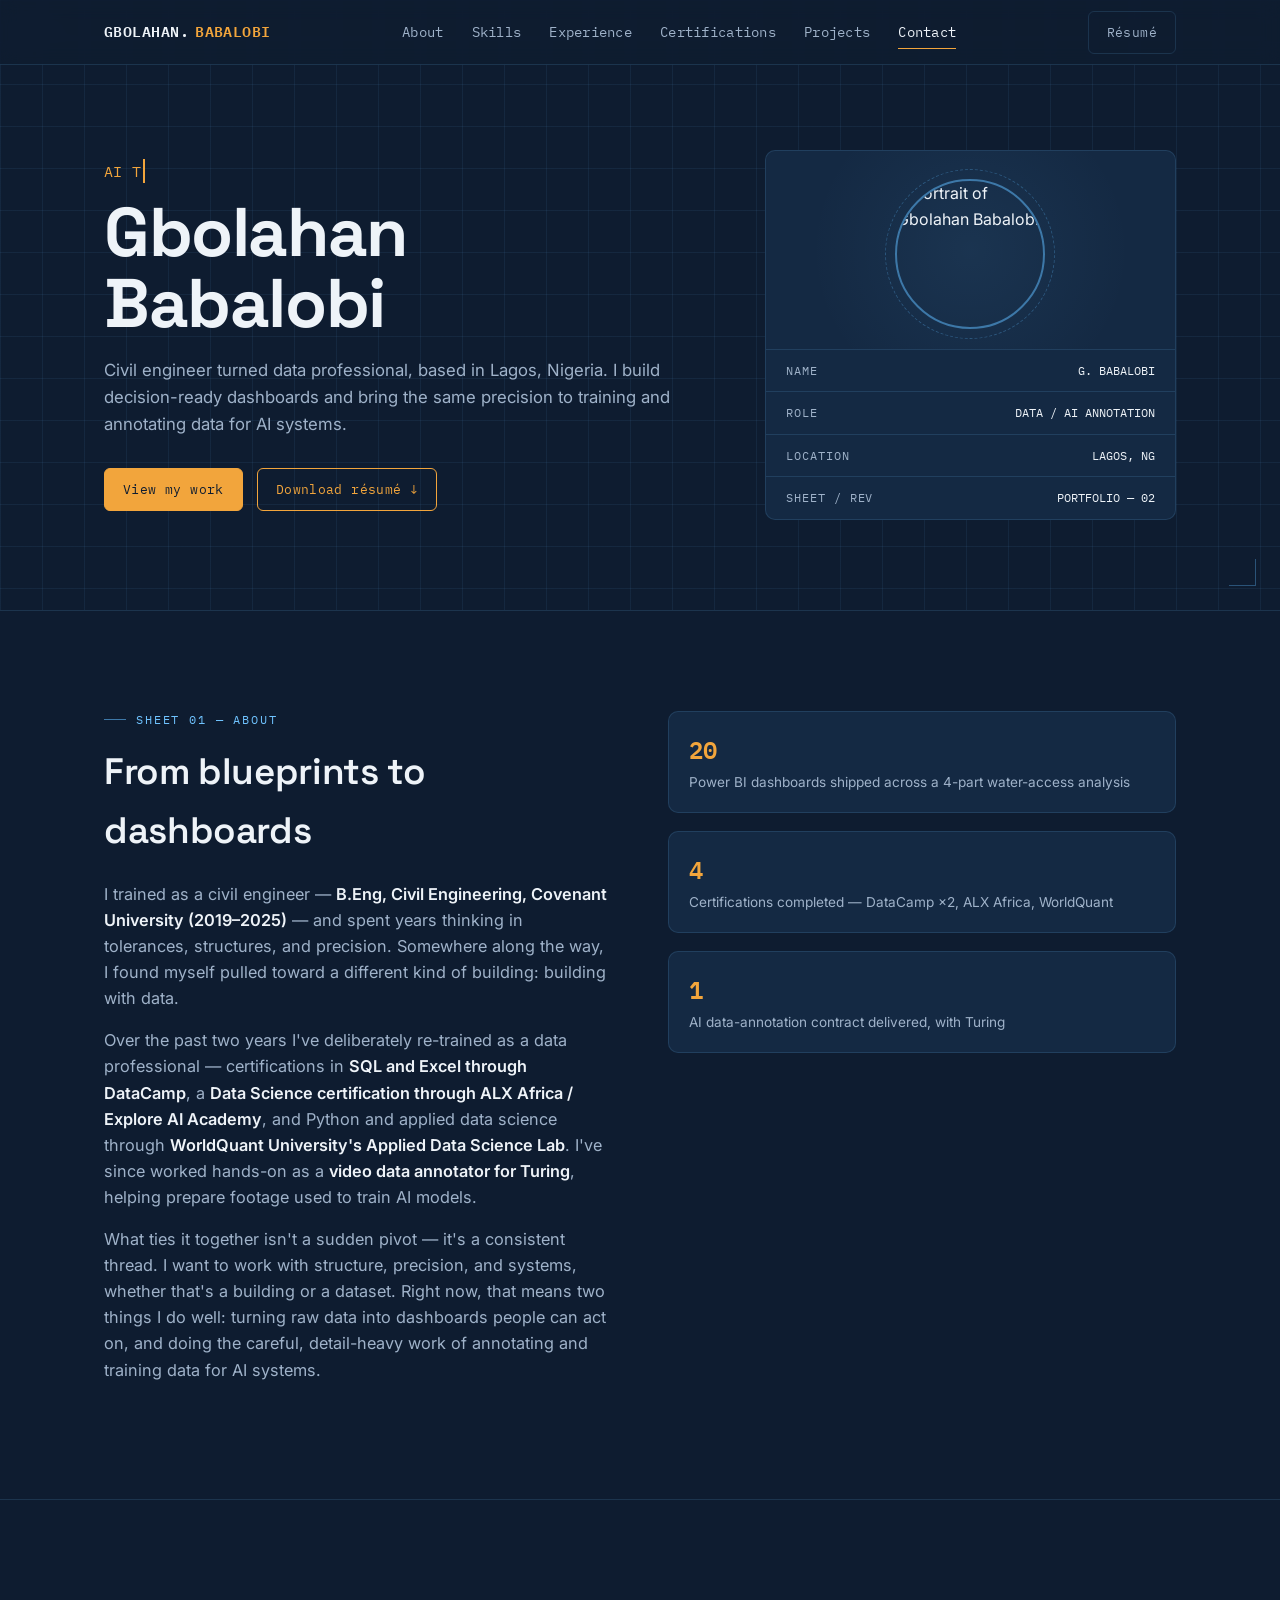
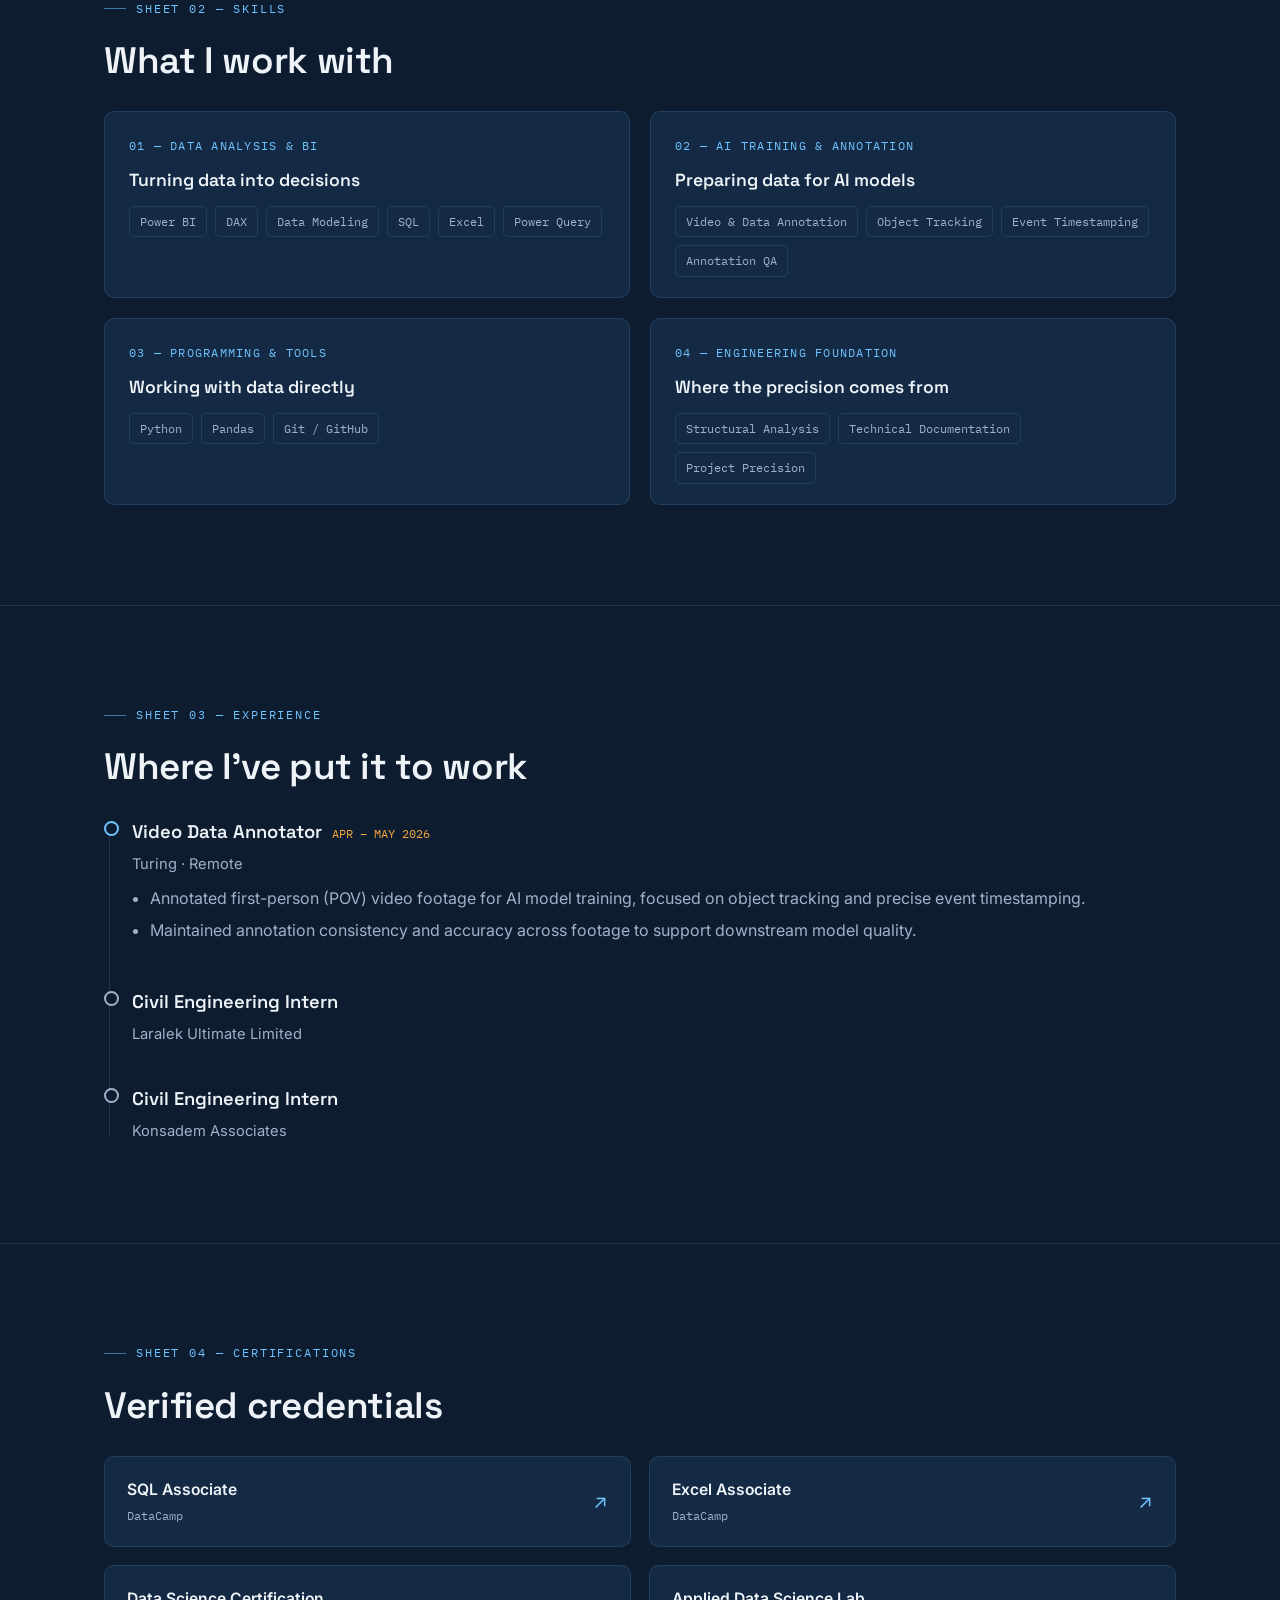
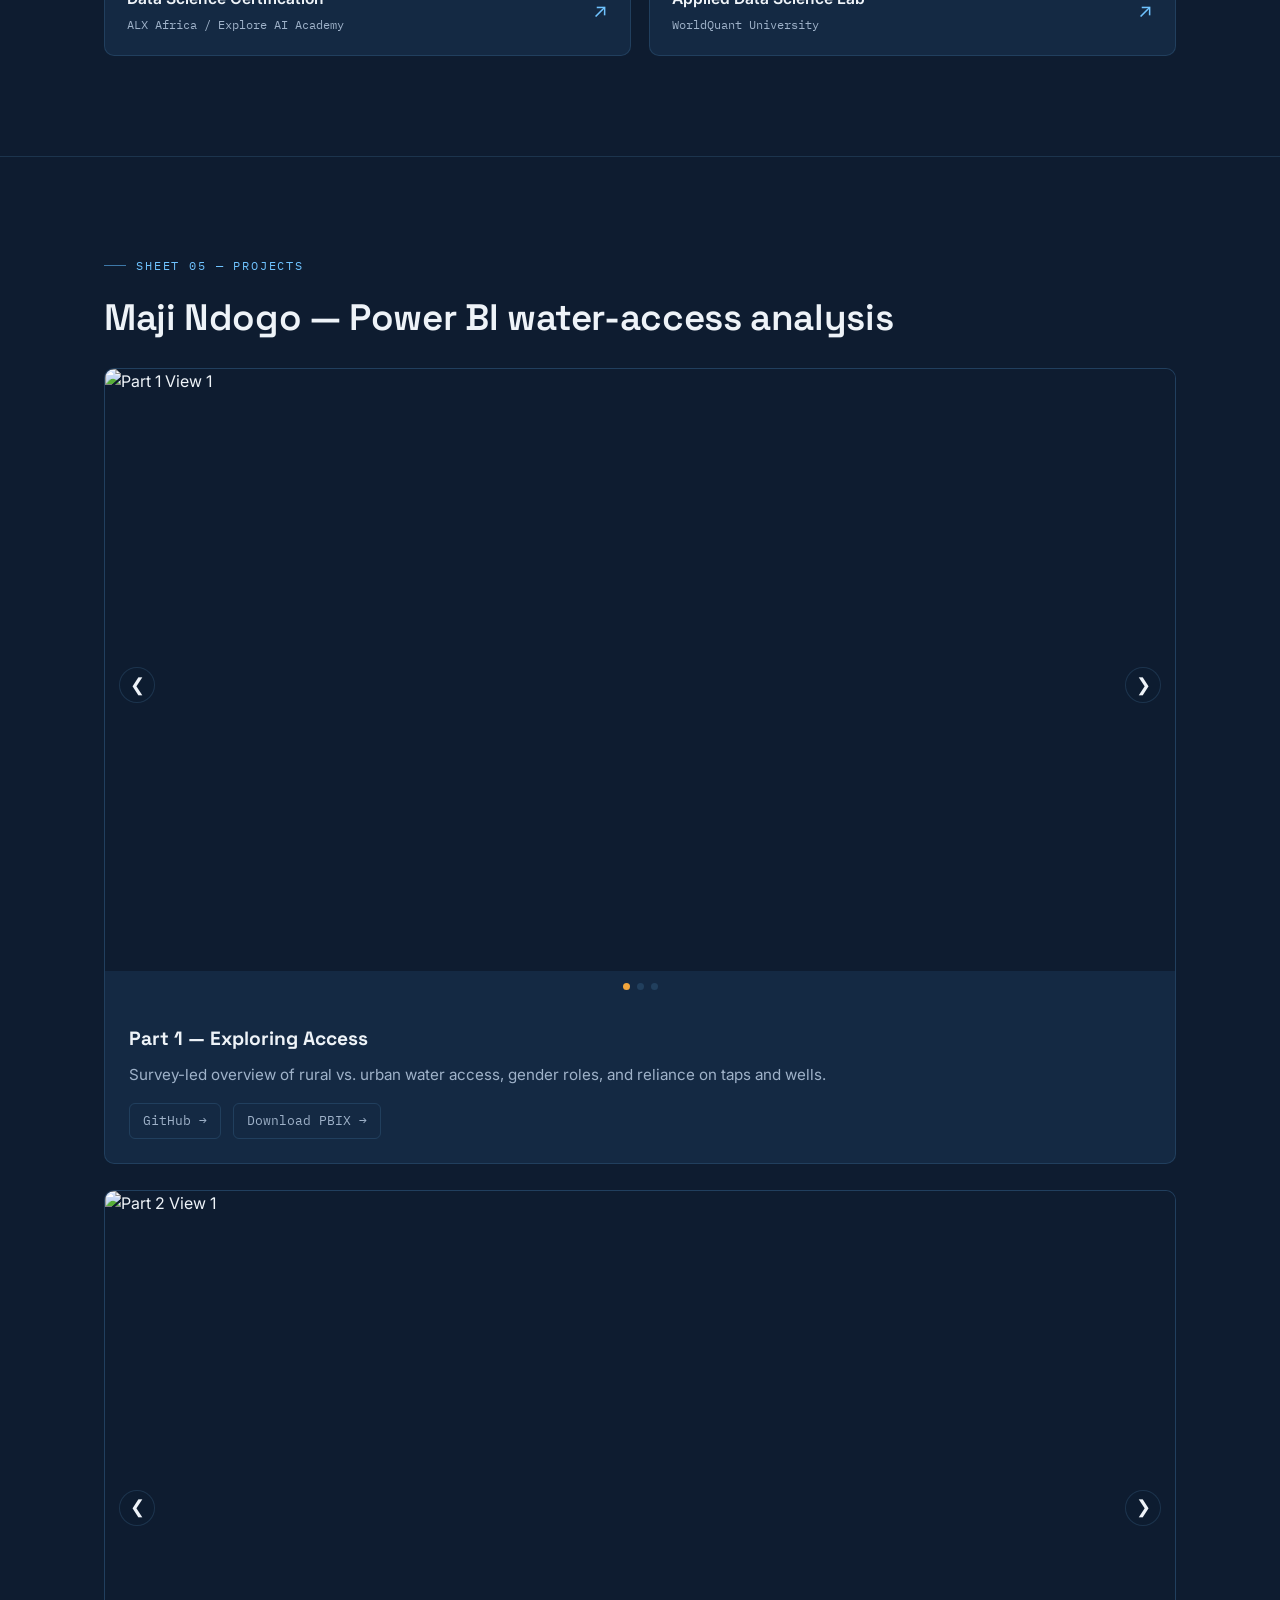
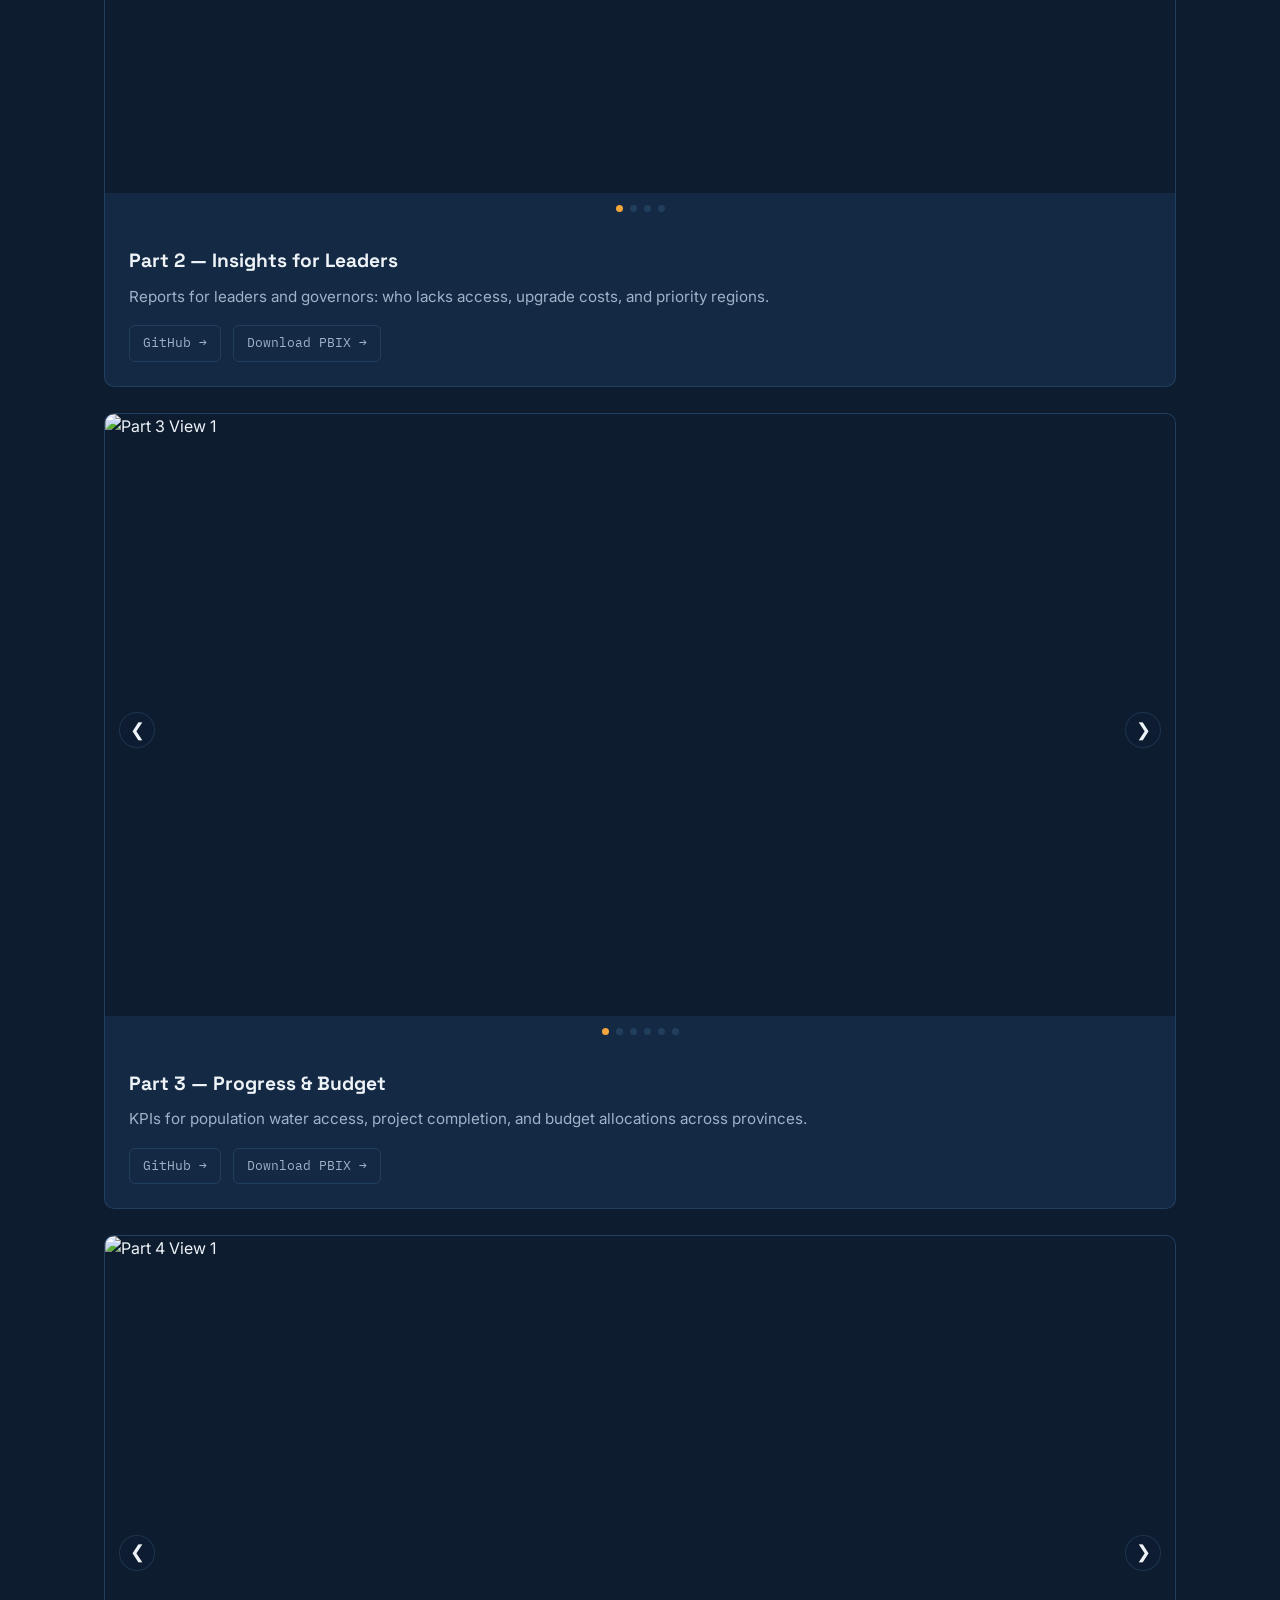
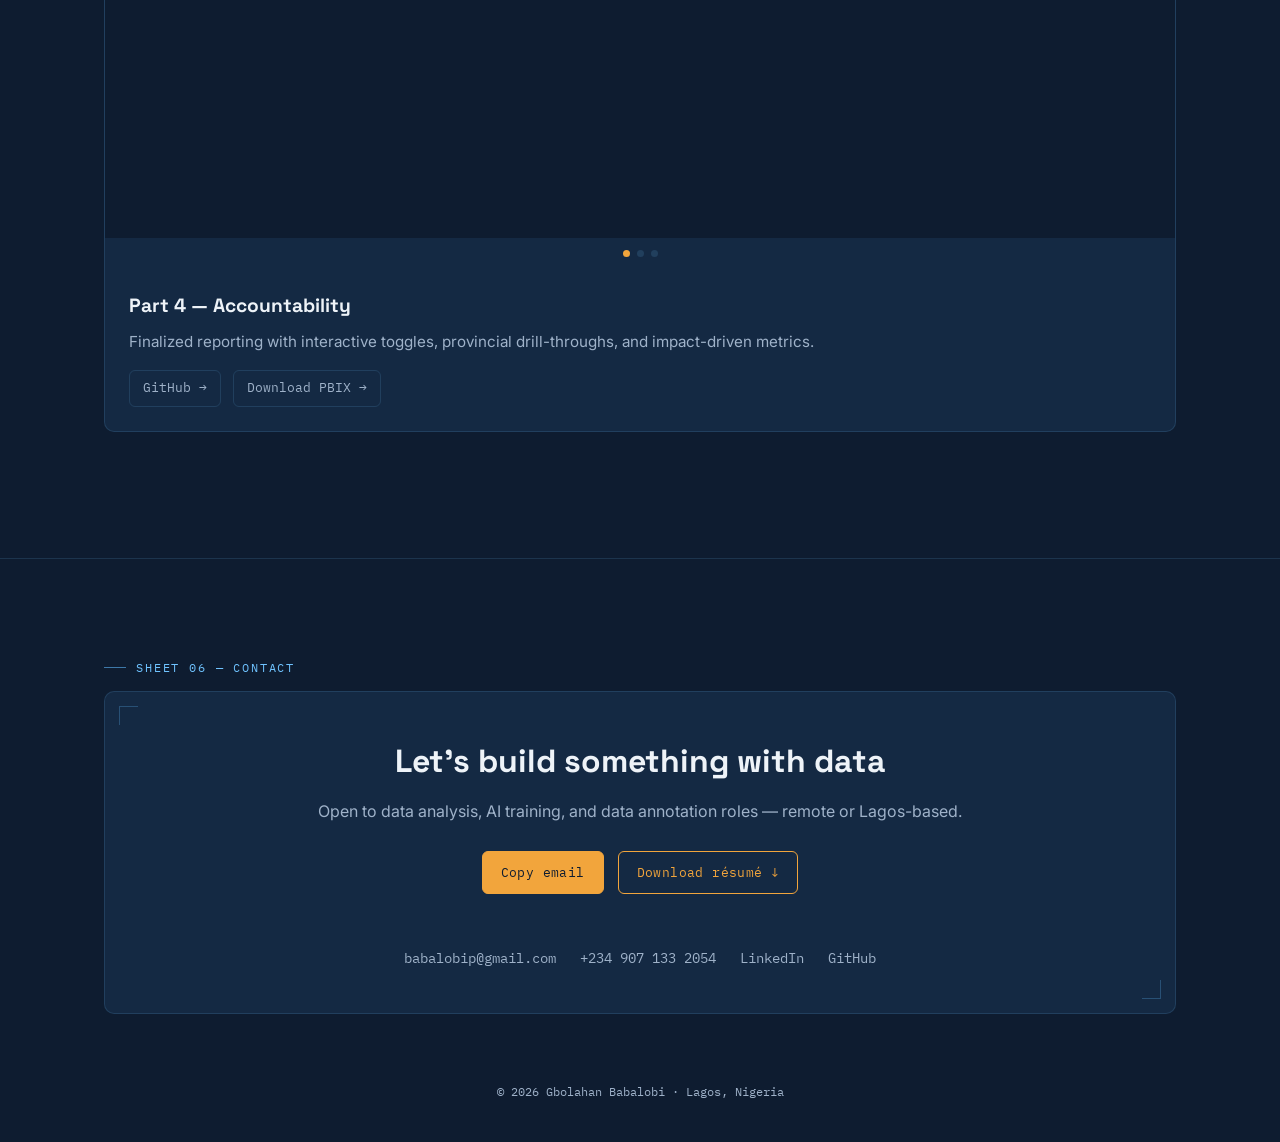
==== index.html @ de16124c "Update index.html" ====
<!DOCTYPE html>
<html lang="en">
<head>
<meta charset="UTF-8" />
<meta name="viewport" content="width=device-width, initial-scale=1.0" />
<title>Gbolahan Babalobi — Data Analyst &amp; AI Training Specialist</title>
<meta name="description" content="Gbolahan Babalobi — Data Analyst and AI Training / Data Annotation Specialist based in Lagos, Nigeria. Power BI, SQL, Excel, and AI data annotation." />
<link rel="preconnect" href="https://fonts.googleapis.com">
<link rel="preconnect" href="https://fonts.gstatic.com" crossorigin>
<link href="https://fonts.googleapis.com/css2?family=Space+Grotesk:wght@500;600;700&family=IBM+Plex+Mono:wght@400;500;600&family=Inter:wght@400;500;600;700&display=swap" rel="stylesheet">
<style>
  :root{
    --ink:#0e1c30;
    --ink-2:#142943;
    --ink-3:#1c3556;
    --line:rgba(111,195,255,0.14);
    --line-soft:rgba(111,195,255,0.07);
    --paper:#eef3f8;
    --paper-dim:#9fb2c9;
    --cyan:#6fc3ff;
    --cyan-dim:#3d78a8;
    --amber:#f2a53c;
    --amber-dim:#c98530;
    --radius:10px;
    --maxw:1120px;
    --font-display:'Space Grotesk', sans-serif;
    --font-body:'Inter', sans-serif;
    --font-mono:'IBM Plex Mono', monospace;
  }

  *{ box-sizing:border-box; }
  html{ scroll-behavior:smooth; }
  body{
    margin:0;
    background:var(--ink);
    color:var(--paper);
    font-family:var(--font-body);
    line-height:1.6;
    -webkit-font-smoothing:antialiased;
  }
  img{ max-width:100%; display:block; }
  a{ color:var(--cyan); }
  section{ scroll-margin-top:84px; }
  .wrap{ max-width:var(--maxw); margin:0 auto; padding:0 24px; }

  ::selection{ background:var(--amber); color:var(--ink); }

  a:focus-visible, button:focus-visible{
    outline:2px solid var(--amber);
    outline-offset:3px;
  }

  /* ---------- Eyebrow / Sheet labels ---------- */
  .eyebrow{
    font-family:var(--font-mono);
    font-size:0.72rem;
    letter-spacing:0.16em;
    text-transform:uppercase;
    color:var(--cyan);
    display:flex;
    align-items:center;
    gap:10px;
    margin-bottom:14px;
  }
  .eyebrow::before{
    content:"";
    width:22px; height:1px;
    background:var(--cyan-dim);
    display:inline-block;
  }

  h2.section-title{
    font-family:var(--font-display);
    font-weight:600;
    font-size:clamp(1.6rem, 3.4vw, 2.3rem);
    margin:0 0 20px;
    color:var(--paper);
    letter-spacing:-0.01em;
  }

  /* ---------- Reveal on scroll ---------- */
  [data-reveal]{
    opacity:0;
    transform:translateY(18px);
    transition:opacity .7s ease, transform .7s ease;
  }
  [data-reveal].in-view{ opacity:1; transform:translateY(0); }

  @media (prefers-reduced-motion: reduce){
    html{ scroll-behavior:auto; }
    [data-reveal]{ opacity:1; transform:none; transition:none; }
    *{ animation:none !important; transition:none !important; }
  }

  /* ---------- Nav ---------- */
  header.nav{
    position:fixed; top:0; left:0; right:0; z-index:100;
    background:rgba(14,28,48,0.86);
    backdrop-filter:blur(10px);
    border-bottom:1px solid var(--line);
  }
  .nav-inner{
    max-width:var(--maxw); margin:0 auto; padding:0 24px;
    height:64px; display:flex; align-items:center; justify-content:space-between;
  }
  .brand{
    font-family:var(--font-mono);
    font-weight:600; font-size:0.95rem;
    color:var(--paper); text-decoration:none;
    letter-spacing:0.03em;
    display:flex; align-items:baseline; gap:6px;
  }
  .brand span{ color:var(--amber); }
  nav.links{ display:flex; gap:28px; align-items:center; }
  nav.links a{
    color:var(--paper-dim); text-decoration:none;
    font-size:0.88rem; font-family:var(--font-mono);
    letter-spacing:0.02em;
    position:relative; padding:4px 0;
    transition:color .2s ease;
  }
  nav.links a::after{
    content:""; position:absolute; left:0; right:0; bottom:-2px; height:1px;
    background:var(--amber); transform:scaleX(0); transform-origin:left;
    transition:transform .25s ease;
  }
  nav.links a:hover, nav.links a.active{ color:var(--paper); }
  nav.links a.active::after, nav.links a:hover::after{ transform:scaleX(1); }

  .btn{
    display:inline-flex; align-items:center; gap:8px;
    font-family:var(--font-mono); font-size:0.82rem; letter-spacing:0.03em;
    text-decoration:none; padding:10px 18px; border-radius:6px;
    border:1px solid var(--amber); color:var(--amber);
    transition:background .2s ease, color .2s ease, transform .2s ease;
    cursor:pointer; background:transparent;
  }
  .btn:hover{ background:var(--amber); color:var(--ink); transform:translateY(-1px); }
  .btn.solid{ background:var(--amber); color:var(--ink); }
  .btn.solid:hover{ background:var(--amber-dim); border-color:var(--amber-dim); }
  .btn.ghost{ border-color:var(--line); color:var(--paper-dim); }
  .btn.ghost:hover{ background:var(--ink-3); color:var(--paper); }

  .nav-cta{ display:flex; gap:12px; align-items:center; }
  .menu-toggle{
    display:none; flex-direction:column; gap:5px; background:none; border:none; cursor:pointer; padding:8px;
  }
  .menu-toggle span{ width:22px; height:2px; background:var(--paper); display:block; transition:transform .25s ease, opacity .25s ease; }
  .menu-toggle.open span:nth-child(1){ transform:translateY(7px) rotate(45deg); }
  .menu-toggle.open span:nth-child(2){ opacity:0; }
  .menu-toggle.open span:nth-child(3){ transform:translateY(-7px) rotate(-45deg); }

  /* ---------- Hero ---------- */
  .hero{
    position:relative;
    padding:150px 0 90px;
    overflow:hidden;
    background-image:
      linear-gradient(var(--line-soft) 1px, transparent 1px),
      linear-gradient(90deg, var(--line-soft) 1px, transparent 1px);
    background-size:42px 42px;
  }
  .hero::before, .hero::after{
    content:""; position:absolute; width:26px; height:26px;
    border-left:1px solid var(--cyan-dim); border-top:1px solid var(--cyan-dim);
    opacity:.6;
  }
  .hero::before{ top:24px; left:24px; }
  .hero::after{ bottom:24px; right:24px; border-left:none; border-top:none; border-right:1px solid var(--cyan-dim); border-bottom:1px solid var(--cyan-dim); }

  .hero-grid{
    display:grid; grid-template-columns:1.25fr 0.85fr; gap:56px; align-items:center;
  }
  .hero-role-line{
    font-family:var(--font-mono); font-size:0.95rem; color:var(--amber);
    min-height:1.4em; letter-spacing:0.02em;
  }
  .hero-role-line .cursor{ display:inline-block; width:2px; background:var(--amber); margin-left:2px; animation:blink 1s step-end infinite; }
  @keyframes blink{ 50%{ opacity:0; } }

  h1.hero-name{
    font-family:var(--font-display); font-weight:700;
    font-size:clamp(2.6rem, 6vw, 4.3rem);
    line-height:1.03; letter-spacing:-0.02em;
    margin:14px 0 18px; color:var(--paper);
  }
  .hero-copy{
    color:var(--paper-dim); font-size:1.05rem; max-width:52ch; margin:0 0 30px;
  }
  .hero-actions{ display:flex; gap:14px; flex-wrap:wrap; }

  .titleblock{
    border:1px solid var(--line);
    background:var(--ink-2);
    border-radius:var(--radius);
    overflow:hidden;
    position:relative;
  }
  .titleblock .photo-wrap{
    padding:28px 28px 20px;
    display:flex; justify-content:center;
    background:
      radial-gradient(circle at center, var(--line-soft) 0%, transparent 70%);
  }
  .photo-ring{
    position:relative; width:150px; height:150px;
  }
  .photo-ring img{
    width:150px; height:150px; border-radius:50%;
    object-fit:cover; border:2px solid var(--cyan-dim);
  }
  .photo-ring::before{
    content:""; position:absolute; inset:-10px;
    border:1px dashed var(--cyan-dim); border-radius:50%;
    opacity:.55;
  }
  .tb-rows{ border-top:1px solid var(--line); }
  .tb-row{
    display:flex; justify-content:space-between; gap:12px;
    padding:11px 20px; border-bottom:1px solid var(--line);
    font-family:var(--font-mono); font-size:0.76rem;
  }
  .tb-row:last-child{ border-bottom:none; }
  .tb-row .k{ color:var(--paper-dim); letter-spacing:0.08em; }
  .tb-row .v{ color:var(--paper); text-align:right; }

  @media (max-width:860px){
    .hero-grid{ grid-template-columns:1fr; }
    .titleblock{ max-width:340px; margin:0 auto; }
  }

  /* ---------- About ---------- */
  .about{ padding:100px 0; border-top:1px solid var(--line); }
  .about-grid{
    display:grid; grid-template-columns:1fr 1fr; gap:56px; align-items:start;
  }
  .about p{ color:var(--paper-dim); margin:0 0 16px; font-size:1.02rem; }
  .about strong{ color:var(--paper); font-weight:600; }
  .stat-list{ display:grid; gap:18px; }
  .stat{
    border:1px solid var(--line); border-radius:var(--radius);
    background:var(--ink-2); padding:18px 20px;
  }
  .stat .num{ font-family:var(--font-mono); color:var(--amber); font-size:1.5rem; font-weight:600; }
  .stat .label{ color:var(--paper-dim); font-size:0.85rem; margin-top:4px; }

  @media (max-width:860px){ .about-grid{ grid-template-columns:1fr; } }

  /* ---------- Skills ---------- */
  .skills{ padding:100px 0; border-top:1px solid var(--line); }
  .skills-grid{ display:grid; grid-template-columns:repeat(2,1fr); gap:20px; }
  .skill-card{
    border:1px solid var(--line); border-radius:var(--radius);
    background:var(--ink-2); padding:24px 24px 20px;
    transition:border-color .25s ease, transform .25s ease;
  }
  .skill-card:hover{ border-color:var(--cyan-dim); transform:translateY(-3px); }
  .skill-card .code{
    font-family:var(--font-mono); color:var(--cyan); font-size:0.78rem;
    letter-spacing:0.1em; margin-bottom:10px; display:block;
  }
  .skill-card h3{ margin:0 0 12px; font-family:var(--font-display); font-size:1.1rem; color:var(--paper); font-weight:600; }
  .chip-row{ display:flex; flex-wrap:wrap; gap:8px; }
  .chip{
    font-family:var(--font-mono); font-size:0.76rem;
    border:1px solid var(--line); border-radius:5px;
    padding:5px 10px; color:var(--paper-dim);
  }
  @media (max-width:720px){ .skills-grid{ grid-template-columns:1fr; } }

  /* ---------- Experience ---------- */
  .experience{ padding:100px 0; border-top:1px solid var(--line); }
  .timeline{ position:relative; padding-left:28px; }
  .timeline::before{
    content:""; position:absolute; left:5px; top:6px; bottom:6px; width:1px;
    background:var(--line);
  }
  .tl-item{ position:relative; padding-bottom:38px; }
  .tl-item:last-child{ padding-bottom:0; }
  .tl-item::before{
    content:""; position:absolute; left:-28px; top:4px;
    width:11px; height:11px; border-radius:50%;
    background:var(--ink); border:2px solid var(--cyan);
  }
  .tl-item.minor::before{ border-color:var(--paper-dim); }
  .tl-head{ display:flex; flex-wrap:wrap; align-items:baseline; gap:10px; margin-bottom:6px; }
  .tl-head h3{ margin:0; font-family:var(--font-display); font-size:1.15rem; color:var(--paper); font-weight:600; }
  .tl-meta{ font-family:var(--font-mono); font-size:0.78rem; color:var(--amber); }
  .tl-org{ color:var(--paper-dim); font-size:0.92rem; margin:0 0 10px; }
  .tl-item ul{ margin:0; padding-left:18px; color:var(--paper-dim); }
  .tl-item li{ margin-bottom:6px; }
  .tl-item.minor .tl-org{ margin-bottom:0; }

  /* ---------- Certifications ---------- */
  .certs{ padding:100px 0; border-top:1px solid var(--line); }
  .certs-grid{ display:grid; grid-template-columns:repeat(2,1fr); gap:18px; }
  .cert-card{
    display:flex; align-items:center; justify-content:space-between; gap:16px;
    border:1px solid var(--line); border-radius:var(--radius);
    background:var(--ink-2); padding:20px 22px;
    text-decoration:none; color:inherit;
    transition:border-color .25s ease, background .25s ease, transform .25s ease;
  }
  .cert-card:hover{ border-color:var(--amber); background:var(--ink-3); transform:translateY(-2px); }
  .cert-card .cert-name{ color:var(--paper); font-weight:600; font-size:0.98rem; margin-bottom:4px; }
  .cert-card .cert-issuer{ color:var(--paper-dim); font-family:var(--font-mono); font-size:0.78rem; }
  .cert-arrow{ color:var(--cyan); font-size:1.2rem; flex-shrink:0; transition:transform .25s ease; }
  .cert-card:hover .cert-arrow{ transform:translate(3px,-3px); }
  @media (max-width:720px){ .certs-grid{ grid-template-columns:1fr; } }

  /* ---------- Projects ---------- */
  .projects{ padding:100px 0; border-top:1px solid var(--line); }
  .project-card{
    border:1px solid var(--line); border-radius:var(--radius);
    background:var(--ink-2); overflow:hidden; margin-bottom:26px;
  }
  .carousel{ position:relative; background:var(--ink); }
  .carousel .track{ position:relative; aspect-ratio:16/9; }
  .carousel img{
    position:absolute; inset:0; width:100%; height:100%; object-fit:cover;
    opacity:0; transition:opacity .45s ease;
  }
  .carousel img.active{ opacity:1; }
  .carousel .nav-btn{
    position:absolute; top:50%; transform:translateY(-50%);
    background:rgba(14,28,48,0.75); border:1px solid var(--line);
    color:var(--paper); width:36px; height:36px; border-radius:50%;
    cursor:pointer; font-size:1.1rem; display:flex; align-items:center; justify-content:center;
    transition:background .2s ease, border-color .2s ease;
  }
  .carousel .nav-btn:hover{ background:var(--ink-3); border-color:var(--cyan-dim); }
  .carousel .nav-btn.prev{ left:14px; } .carousel .nav-btn.next{ right:14px; }
  .dots{ display:flex; gap:7px; justify-content:center; padding:12px 0; background:var(--ink-2); }
  .dots button{
    width:7px; height:7px; border-radius:50%; border:none; background:var(--line);
    cursor:pointer; padding:0;
  }
  .dots button.active{ background:var(--amber); }

  .project-body{ padding:22px 24px 24px; }
  .project-body h3{ margin:0 0 8px; font-family:var(--font-display); font-size:1.2rem; color:var(--paper); }
  .project-body p{ margin:0 0 16px; color:var(--paper-dim); font-size:0.95rem; }
  .project-links{ display:flex; gap:12px; flex-wrap:wrap; }
  .project-links a{
    font-family:var(--font-mono); font-size:0.8rem; text-decoration:none;
    border:1px solid var(--line); padding:7px 13px; border-radius:6px; color:var(--paper-dim);
    transition:border-color .2s ease, color .2s ease;
  }
  .project-links a:hover{ border-color:var(--cyan-dim); color:var(--cyan); }

  /* ---------- Footer / Contact ---------- */
  .contact{ padding:100px 0 40px; border-top:1px solid var(--line); }
  .stamp{
    border:1px solid var(--line); border-radius:var(--radius);
    background:var(--ink-2); padding:44px 40px;
    text-align:center; position:relative;
  }
  .stamp::before, .stamp::after{
    content:""; position:absolute; width:18px; height:18px;
    border:1px solid var(--cyan-dim); opacity:.5;
  }
  .stamp::before{ top:14px; left:14px; border-right:none; border-bottom:none; }
  .stamp::after{ bottom:14px; right:14px; border-left:none; border-top:none; }
  .stamp h2{ font-family:var(--font-display); font-size:clamp(1.5rem,3vw,2rem); margin:0 0 12px; color:var(--paper); }
  .stamp p{ color:var(--paper-dim); margin:0 0 26px; }
  .contact-row{ display:flex; gap:14px; justify-content:center; flex-wrap:wrap; }
  .contact-links{
    display:flex; gap:24px; justify-content:center; flex-wrap:wrap; margin-top:30px;
    font-family:var(--font-mono); font-size:0.85rem;
  }
  .contact-links a{ color:var(--paper-dim); text-decoration:none; }
  .contact-links a:hover{ color:var(--cyan); }
  .copy-note{ font-family:var(--font-mono); font-size:0.72rem; color:var(--cyan); height:16px; margin-top:8px; }

  footer.foot{
    text-align:center; padding:28px 0 40px; color:var(--paper-dim);
    font-family:var(--font-mono); font-size:0.78rem;
  }

  @media (max-width:780px){
    nav.links{
      position:fixed; top:64px; left:0; right:0; background:var(--ink-2);
      flex-direction:column; padding:20px 24px; gap:18px;
      border-bottom:1px solid var(--line);
      transform:translateY(-130%); opacity:0; transition:transform .3s ease, opacity .3s ease;
    }
    nav.links.open{ transform:translateY(0); opacity:1; }
    .nav-cta .btn.ghost{ display:none; }
    .menu-toggle{ display:flex; }
  }
</style>
</head>
<body>

<header class="nav">
  <div class="nav-inner">
    <a href="#top" class="brand">GBOLAHAN.<span>BABALOBI</span></a>
    <nav class="links" id="navLinks">
      <a href="#about">About</a>
      <a href="#skills">Skills</a>
      <a href="#experience">Experience</a>
      <a href="#certifications">Certifications</a>
      <a href="#projects">Projects</a>
      <a href="#contact">Contact</a>
    </nav>
    <div class="nav-cta">
      <a class="btn ghost" href="assets/Gbolahan_Babalobi_Resume.pdf" download>Résumé</a>
      <button class="menu-toggle" id="menuToggle" aria-label="Toggle menu" aria-expanded="false">
        <span></span><span></span><span></span>
      </button>
    </div>
  </div>
</header>

<main id="top">

  <!-- HERO -->
  <section class="hero">
    <div class="wrap hero-grid">
      <div data-reveal>
        <div class="hero-role-line" id="roleLine"></div>
        <h1 class="hero-name">Gbolahan<br>Babalobi</h1>
        <p class="hero-copy">
          Civil engineer turned data professional, based in Lagos, Nigeria. I build decision-ready
          dashboards and bring the same precision to training and annotating data for AI systems.
        </p>
        <div class="hero-actions">
          <a href="#projects" class="btn solid">View my work</a>
          <a href="assets/Gbolahan_Babalobi_Resume.pdf" class="btn" download>Download résumé ↓</a>
        </div>
      </div>

      <div class="titleblock" data-reveal>
        <div class="photo-wrap">
          <div class="photo-ring">
            <img src="assets/headshot.jpg" alt="Portrait of Gbolahan Babalobi" />
          </div>
        </div>
        <div class="tb-rows">
          <div class="tb-row"><span class="k">NAME</span><span class="v">G. BABALOBI</span></div>
          <div class="tb-row"><span class="k">ROLE</span><span class="v">DATA / AI ANNOTATION</span></div>
          <div class="tb-row"><span class="k">LOCATION</span><span class="v">LAGOS, NG</span></div>
          <div class="tb-row"><span class="k">SHEET / REV</span><span class="v">PORTFOLIO — 02</span></div>
        </div>
      </div>
    </div>
  </section>

  <!-- ABOUT -->
  <section class="about" id="about">
    <div class="wrap about-grid">
      <div data-reveal>
        <div class="eyebrow">Sheet 01 — About</div>
        <h2 class="section-title">From blueprints to dashboards</h2>
        <p>
          I trained as a civil engineer — <strong>B.Eng, Civil Engineering, Covenant University (2019–2025)</strong>
          — and spent years thinking in tolerances, structures, and precision. Somewhere along the way, I found
          myself pulled toward a different kind of building: building with data.
        </p>
        <p>
          Over the past two years I've deliberately re-trained as a data professional — certifications in
          <strong> SQL and Excel through DataCamp</strong>, a <strong>Data Science certification through ALX
          Africa / Explore AI Academy</strong>, and Python and applied data science through
          <strong> WorldQuant University's Applied Data Science Lab</strong>. I've since worked hands-on as a
          <strong> video data annotator for Turing</strong>, helping prepare footage used to train AI models.
        </p>
        <p>
          What ties it together isn't a sudden pivot — it's a consistent thread. I want to work with structure,
          precision, and systems, whether that's a building or a dataset. Right now, that means two things I do
          well: turning raw data into dashboards people can act on, and doing the careful, detail-heavy work of
          annotating and training data for AI systems.
        </p>
      </div>
      <div class="stat-list" data-reveal>
        <div class="stat"><div class="num">20</div><div class="label">Power BI dashboards shipped across a 4-part water-access analysis</div></div>
        <div class="stat"><div class="num">4</div><div class="label">Certifications completed — DataCamp ×2, ALX Africa, WorldQuant</div></div>
        <div class="stat"><div class="num">1</div><div class="label">AI data-annotation contract delivered, with Turing</div></div>
      </div>
    </div>
  </section>

  <!-- SKILLS -->
  <section class="skills" id="skills">
    <div class="wrap">
      <div class="eyebrow" data-reveal>Sheet 02 — Skills</div>
      <h2 class="section-title" data-reveal>What I work with</h2>
      <div class="skills-grid">
        <div class="skill-card" data-reveal>
          <span class="code">01 — DATA ANALYSIS &amp; BI</span>
          <h3>Turning data into decisions</h3>
          <div class="chip-row">
            <span class="chip">Power BI</span><span class="chip">DAX</span>
            <span class="chip">Data Modeling</span><span class="chip">SQL</span>
            <span class="chip">Excel</span><span class="chip">Power Query</span>
          </div>
        </div>
        <div class="skill-card" data-reveal>
          <span class="code">02 — AI TRAINING &amp; ANNOTATION</span>
          <h3>Preparing data for AI models</h3>
          <div class="chip-row">
            <span class="chip">Video &amp; Data Annotation</span><span class="chip">Object Tracking</span>
            <span class="chip">Event Timestamping</span><span class="chip">Annotation QA</span>
          </div>
        </div>
        <div class="skill-card" data-reveal>
          <span class="code">03 — PROGRAMMING &amp; TOOLS</span>
          <h3>Working with data directly</h3>
          <div class="chip-row">
            <span class="chip">Python</span><span class="chip">Pandas</span>
            <span class="chip">Git / GitHub</span>
          </div>
        </div>
        <div class="skill-card" data-reveal>
          <span class="code">04 — ENGINEERING FOUNDATION</span>
          <h3>Where the precision comes from</h3>
          <div class="chip-row">
            <span class="chip">Structural Analysis</span><span class="chip">Technical Documentation</span>
            <span class="chip">Project Precision</span>
          </div>
        </div>
      </div>
    </div>
  </section>

  <!-- EXPERIENCE -->
  <section class="experience" id="experience">
    <div class="wrap">
      <div class="eyebrow" data-reveal>Sheet 03 — Experience</div>
      <h2 class="section-title" data-reveal>Where I've put it to work</h2>
      <div class="timeline">
        <div class="tl-item" data-reveal>
          <div class="tl-head">
            <h3>Video Data Annotator</h3>
            <span class="tl-meta">APR – MAY 2026</span>
          </div>
          <p class="tl-org">Turing · Remote</p>
          <ul>
            <li>Annotated first-person (POV) video footage for AI model training, focused on object tracking and precise event timestamping.</li>
            <li>Maintained annotation consistency and accuracy across footage to support downstream model quality.</li>
          </ul>
        </div>
        <div class="tl-item minor" data-reveal>
          <div class="tl-head">
            <h3>Civil Engineering Intern</h3>
          </div>
          <p class="tl-org">Laralek Ultimate Limited</p>
        </div>
        <div class="tl-item minor" data-reveal>
          <div class="tl-head">
            <h3>Civil Engineering Intern</h3>
          </div>
          <p class="tl-org">Konsadem Associates</p>
        </div>
      </div>
    </div>
  </section>

  <!-- CERTIFICATIONS -->
  <section class="certs" id="certifications">
    <div class="wrap">
      <div class="eyebrow" data-reveal>Sheet 04 — Certifications</div>
      <h2 class="section-title" data-reveal>Verified credentials</h2>
      <div class="certs-grid">
        <a class="cert-card" data-reveal href="https://www.datacamp.com/certificate/SQA0019393039017" target="_blank" rel="noopener">
          <div>
            <div class="cert-name">SQL Associate</div>
            <div class="cert-issuer">DataCamp</div>
          </div>
          <span class="cert-arrow">↗</span>
        </a>
        <a class="cert-card" data-reveal href="https://www.datacamp.com/certificate/DAA0018441001885" target="_blank" rel="noopener">
          <div>
            <div class="cert-name">Excel Associate</div>
            <div class="cert-issuer">DataCamp</div>
          </div>
          <span class="cert-arrow">↗</span>
        </a>
        <a class="cert-card" data-reveal href="https://savanna.alxafrica.com/certificates/5JYysfhCTN" target="_blank" rel="noopener">
          <div>
            <div class="cert-name">Data Science Certification</div>
            <div class="cert-issuer">ALX Africa / Explore AI Academy</div>
          </div>
          <span class="cert-arrow">↗</span>
        </a>
        <a class="cert-card" data-reveal href="https://www.credly.com/badges/c64c947a-163f-4924-b278-9944a58dd858/public_url" target="_blank" rel="noopener">
          <div>
            <div class="cert-name">Applied Data Science Lab</div>
            <div class="cert-issuer">WorldQuant University</div>
          </div>
          <span class="cert-arrow">↗</span>
        </a>
      </div>
    </div>
  </section>

  <!-- PROJECTS -->
  <section class="projects" id="projects">
    <div class="wrap">
      <div class="eyebrow" data-reveal>Sheet 05 — Projects</div>
      <h2 class="section-title" data-reveal>Maji Ndogo — Power BI water-access analysis</h2>

      <div class="project-card" data-reveal>
        <div class="carousel" data-carousel>
          <div class="track">
            <img src="assets/part1_view1.png" class="active" alt="Part 1 View 1">
            <img src="assets/part1_view2.png" alt="Part 1 View 2">
            <img src="assets/part1_view3.png" alt="Part 1 View 3">
          </div>
          <button class="nav-btn prev" aria-label="Previous image">&#10094;</button>
          <button class="nav-btn next" aria-label="Next image">&#10095;</button>
          <div class="dots"></div>
        </div>
        <div class="project-body">
          <h3>Part 1 — Exploring Access</h3>
          <p>Survey-led overview of rural vs. urban water access, gender roles, and reliance on taps and wells.</p>
          <div class="project-links">
            <a href="https://github.com/Gbolahan-Babalobi/Projects/tree/main/powerbi/maji-ndogo-part1" target="_blank" rel="noopener">GitHub →</a>
            <a href="https://github.com/Gbolahan-Babalobi/Projects/tree/main/powerbi/maji_ndogo_part1.pbix" target="_blank" rel="noopener">Download PBIX →</a>
          </div>
        </div>
      </div>

      <div class="project-card" data-reveal>
        <div class="carousel" data-carousel>
          <div class="track">
            <img src="assets/part2_view1.png" class="active" alt="Part 2 View 1">
            <img src="assets/part2_view2.png" alt="Part 2 View 2">
            <img src="assets/part2_view3.png" alt="Part 2 View 3">
            <img src="assets/part2_view4.png" alt="Part 2 View 4">
          </div>
          <button class="nav-btn prev" aria-label="Previous image">&#10094;</button>
          <button class="nav-btn next" aria-label="Next image">&#10095;</button>
          <div class="dots"></div>
        </div>
        <div class="project-body">
          <h3>Part 2 — Insights for Leaders</h3>
          <p>Reports for leaders and governors: who lacks access, upgrade costs, and priority regions.</p>
          <div class="project-links">
            <a href="https://github.com/Gbolahan-Babalobi/Projects/tree/main/powerbi/maji-ndogo-part2" target="_blank" rel="noopener">GitHub →</a>
            <a href="https://github.com/Gbolahan-Babalobi/Projects/tree/main/powerbi/maji_ndogo_part2.pbix" target="_blank" rel="noopener">Download PBIX →</a>
          </div>
        </div>
      </div>

      <div class="project-card" data-reveal>
        <div class="carousel" data-carousel>
          <div class="track">
            <img src="assets/part3_view1.png" class="active" alt="Part 3 View 1">
            <img src="assets/part3_view2.png" alt="Part 3 View 2">
            <img src="assets/part3_view3.png" alt="Part 3 View 3">
            <img src="assets/part3_view4.png" alt="Part 3 View 4">
            <img src="assets/part3_view5.png" alt="Part 3 View 5">
            <img src="assets/part3_view6.png" alt="Part 3 View 6">
          </div>
          <button class="nav-btn prev" aria-label="Previous image">&#10094;</button>
          <button class="nav-btn next" aria-label="Next image">&#10095;</button>
          <div class="dots"></div>
        </div>
        <div class="project-body">
          <h3>Part 3 — Progress &amp; Budget</h3>
          <p>KPIs for population water access, project completion, and budget allocations across provinces.</p>
          <div class="project-links">
            <a href="https://github.com/Gbolahan-Babalobi/Projects/tree/main/powerbi/maji-ndogo-part3" target="_blank" rel="noopener">GitHub →</a>
            <a href="https://github.com/Gbolahan-Babalobi/Projects/tree/main/powerbi/maji_ndogo_part3.pbix" target="_blank" rel="noopener">Download PBIX →</a>
          </div>
        </div>
      </div>

      <div class="project-card" data-reveal>
        <div class="carousel" data-carousel>
          <div class="track">
            <img src="assets/part4_view1.png" class="active" alt="Part 4 View 1">
            <img src="assets/part4_view2.png" alt="Part 4 View 2">
            <img src="assets/part4_view3.png" alt="Part 4 View 3">
          </div>
          <button class="nav-btn prev" aria-label="Previous image">&#10094;</button>
          <button class="nav-btn next" aria-label="Next image">&#10095;</button>
          <div class="dots"></div>
        </div>
        <div class="project-body">
          <h3>Part 4 — Accountability</h3>
          <p>Finalized reporting with interactive toggles, provincial drill-throughs, and impact-driven metrics.</p>
          <div class="project-links">
            <a href="https://github.com/Gbolahan-Babalobi/Projects/tree/main/powerbi/maji-ndogo-part4" target="_blank" rel="noopener">GitHub →</a>
            <a href="https://github.com/Gbolahan-Babalobi/Projects/tree/main/powerbi/maji_ndogo_part4.pbix" target="_blank" rel="noopener">Download PBIX →</a>
          </div>
        </div>
      </div>
    </div>
  </section>

  <!-- CONTACT -->
  <section class="contact" id="contact">
    <div class="wrap">
      <div class="eyebrow" data-reveal>Sheet 06 — Contact</div>
      <div class="stamp" data-reveal>
        <h2>Let's build something with data</h2>
        <p>Open to data analysis, AI training, and data annotation roles — remote or Lagos-based.</p>
        <div class="contact-row">
          <button class="btn solid" id="copyEmailBtn">Copy email</button>
          <a class="btn" href="assets/Gbolahan_Babalobi_Resume.pdf" download>Download résumé ↓</a>
        </div>
        <div class="copy-note" id="copyNote"></div>
        <div class="contact-links">
          <a href="mailto:babalobip@gmail.com">babalobip@gmail.com</a>
          <a href="tel:+2349071332054">+234 907 133 2054</a>
          <a href="https://www.linkedin.com/in/babalobi-gbolahan" target="_blank" rel="noopener">LinkedIn</a>
          <a href="https://github.com/Gbolahan-Babalobi" target="_blank" rel="noopener">GitHub</a>
        </div>
      </div>
    </div>
  </section>

</main>

<footer class="foot">
  © <span id="year"></span> Gbolahan Babalobi · Lagos, Nigeria
</footer>

<script>
  document.getElementById('year').textContent = new Date().getFullYear();

  // Mobile menu
  const menuToggle = document.getElementById('menuToggle');
  const navLinks = document.getElementById('navLinks');
  menuToggle.addEventListener('click', () => {
    const isOpen = navLinks.classList.toggle('open');
    menuToggle.classList.toggle('open', isOpen);
    menuToggle.setAttribute('aria-expanded', isOpen);
  });
  navLinks.querySelectorAll('a').forEach(a => {
    a.addEventListener('click', () => {
      navLinks.classList.remove('open');
      menuToggle.classList.remove('open');
      menuToggle.setAttribute('aria-expanded', 'false');
    });
  });

  // Scroll reveal
  const revealEls = document.querySelectorAll('[data-reveal]');
  if ('IntersectionObserver' in window) {
    const io = new IntersectionObserver((entries) => {
      entries.forEach(entry => {
        if (entry.isIntersecting) {
          entry.target.classList.add('in-view');
          io.unobserve(entry.target);
        }
      });
    }, { threshold: 0.12 });
    revealEls.forEach(el => io.observe(el));
  } else {
    revealEls.forEach(el => el.classList.add('in-view'));
  }

  // Scroll-spy active nav link
  const sections = document.querySelectorAll('main section[id]');
  const navAnchors = document.querySelectorAll('nav.links a');
  if ('IntersectionObserver' in window) {
    const spy = new IntersectionObserver((entries) => {
      entries.forEach(entry => {
        const link = document.querySelector('nav.links a[href="#' + entry.target.id + '"]');
        if (!link) return;
        if (entry.isIntersecting) {
          navAnchors.forEach(a => a.classList.remove('active'));
          link.classList.add('active');
        }
      });
    }, { rootMargin: '-40% 0px -50% 0px' });
    sections.forEach(s => spy.observe(s));
  }

  // Hero role typewriter
  const roles = [
    'Data Analyst',
    'AI Training Specialist',
    'Data Annotation Specialist',
    'Power BI Developer'
  ];
  const roleLine = document.getElementById('roleLine');
  const reduceMotion = window.matchMedia('(prefers-reduced-motion: reduce)').matches;

  if (reduceMotion) {
    roleLine.textContent = roles[0];
  } else {
    let ri = 0, ci = 0, deleting = false;
    function tick() {
      const word = roles[ri];
      if (!deleting) {
        ci++;
        roleLine.innerHTML = word.slice(0, ci) + '<span class="cursor">&nbsp;</span>';
        if (ci === word.length) { deleting = true; setTimeout(tick, 1400); return; }
      } else {
        ci--;
        roleLine.innerHTML = word.slice(0, ci) + '<span class="cursor">&nbsp;</span>';
        if (ci === 0) { deleting = false; ri = (ri + 1) % roles.length; }
      }
      setTimeout(tick, deleting ? 35 : 65);
    }
    tick();
  }

  // Carousels
  document.querySelectorAll('[data-carousel]').forEach(carousel => {
    const imgs = carousel.querySelectorAll('.track img');
    const dotsWrap = carousel.querySelector('.dots');
    let idx = 0;

    imgs.forEach((_, i) => {
      const dot = document.createElement('button');
      if (i === 0) dot.classList.add('active');
      dot.setAttribute('aria-label', 'Go to image ' + (i + 1));
      dot.addEventListener('click', () => go(i));
      dotsWrap.appendChild(dot);
    });
    const dots = dotsWrap.querySelectorAll('button');

    function go(i) {
      idx = (i + imgs.length) % imgs.length;
      imgs.forEach((im, j) => im.classList.toggle('active', j === idx));
      dots.forEach((d, j) => d.classList.toggle('active', j === idx));
    }
    carousel.querySelector('.prev').addEventListener('click', () => go(idx - 1));
    carousel.querySelector('.next').addEventListener('click', () => go(idx + 1));
  });

  // Copy email
  const copyBtn = document.getElementById('copyEmailBtn');
  const copyNote = document.getElementById('copyNote');
  copyBtn.addEventListener('click', async () => {
    try {
      await navigator.clipboard.writeText('babalobip@gmail.com');
      copyNote.textContent = 'Copied — babalobip@gmail.com';
    } catch (e) {
      copyNote.textContent = 'babalobip@gmail.com';
    }
    setTimeout(() => { copyNote.textContent = ''; }, 2500);
  });
</script>

</body>
</html>
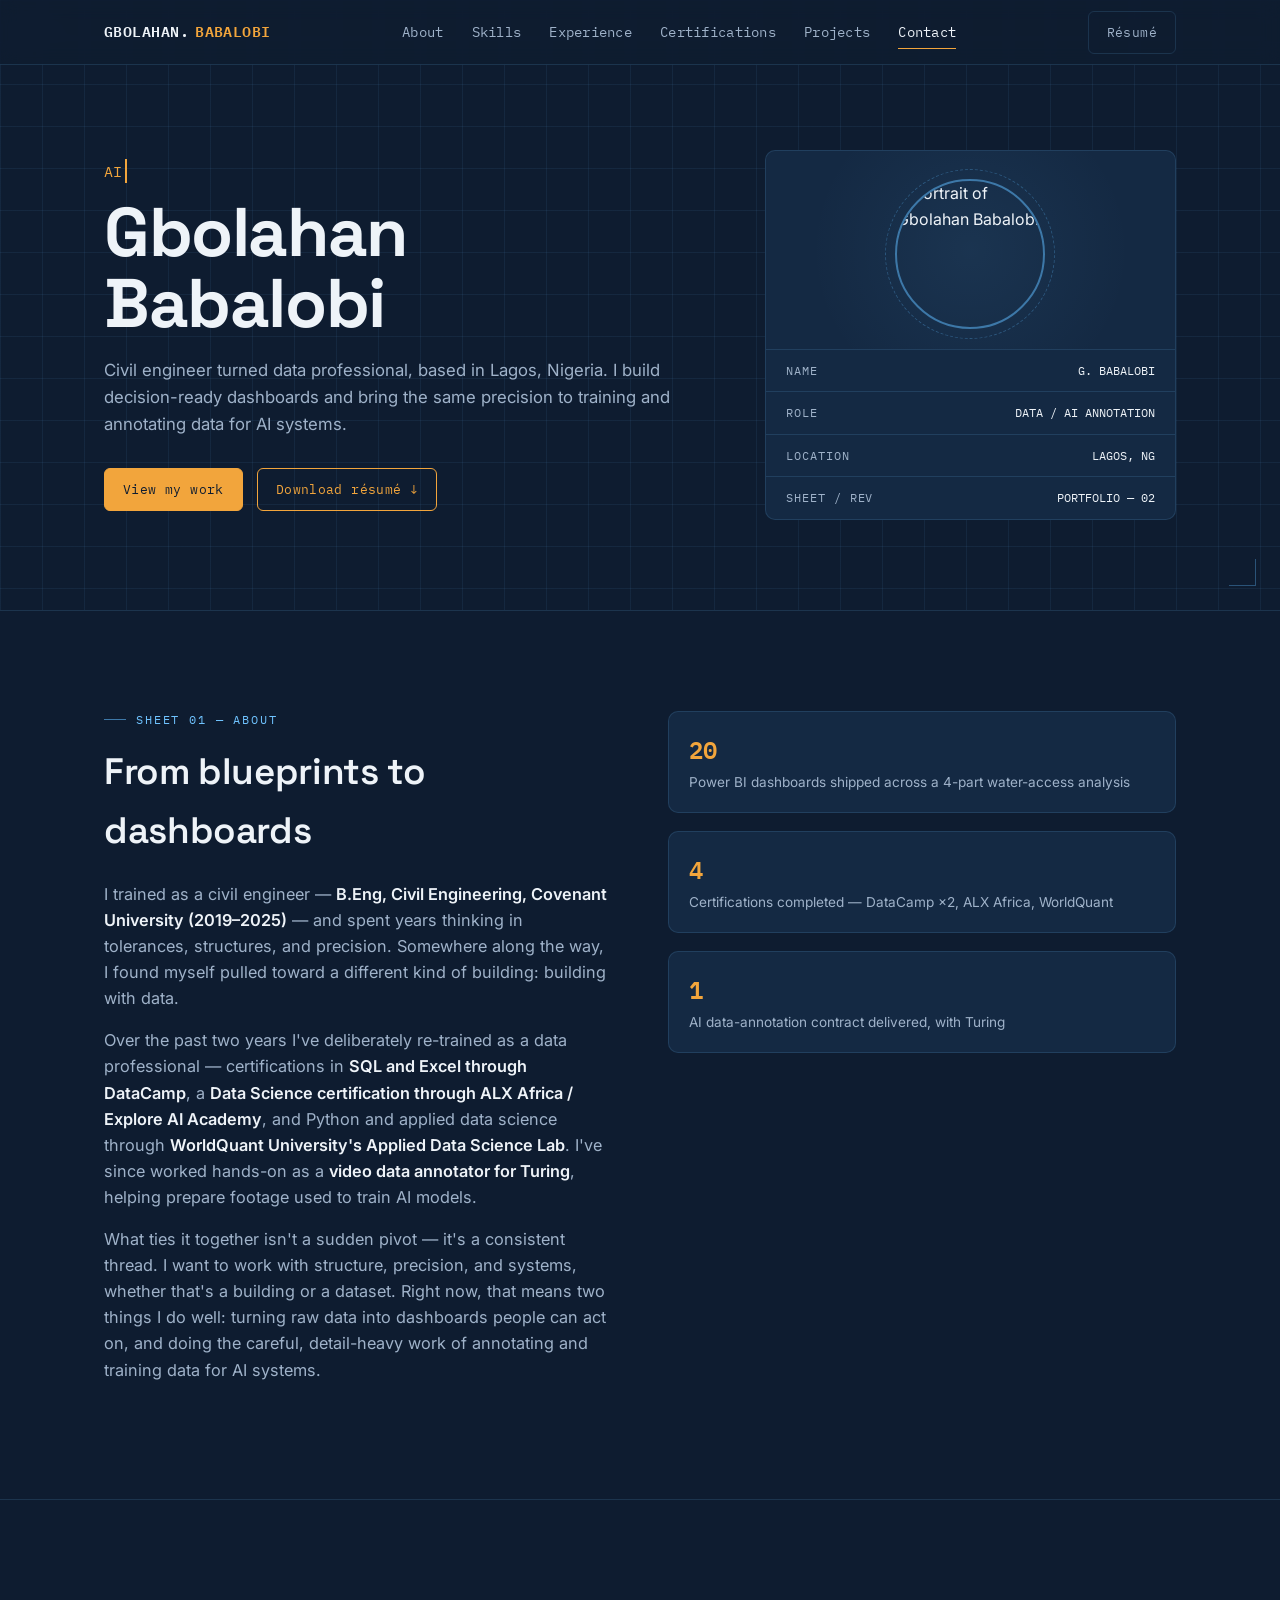
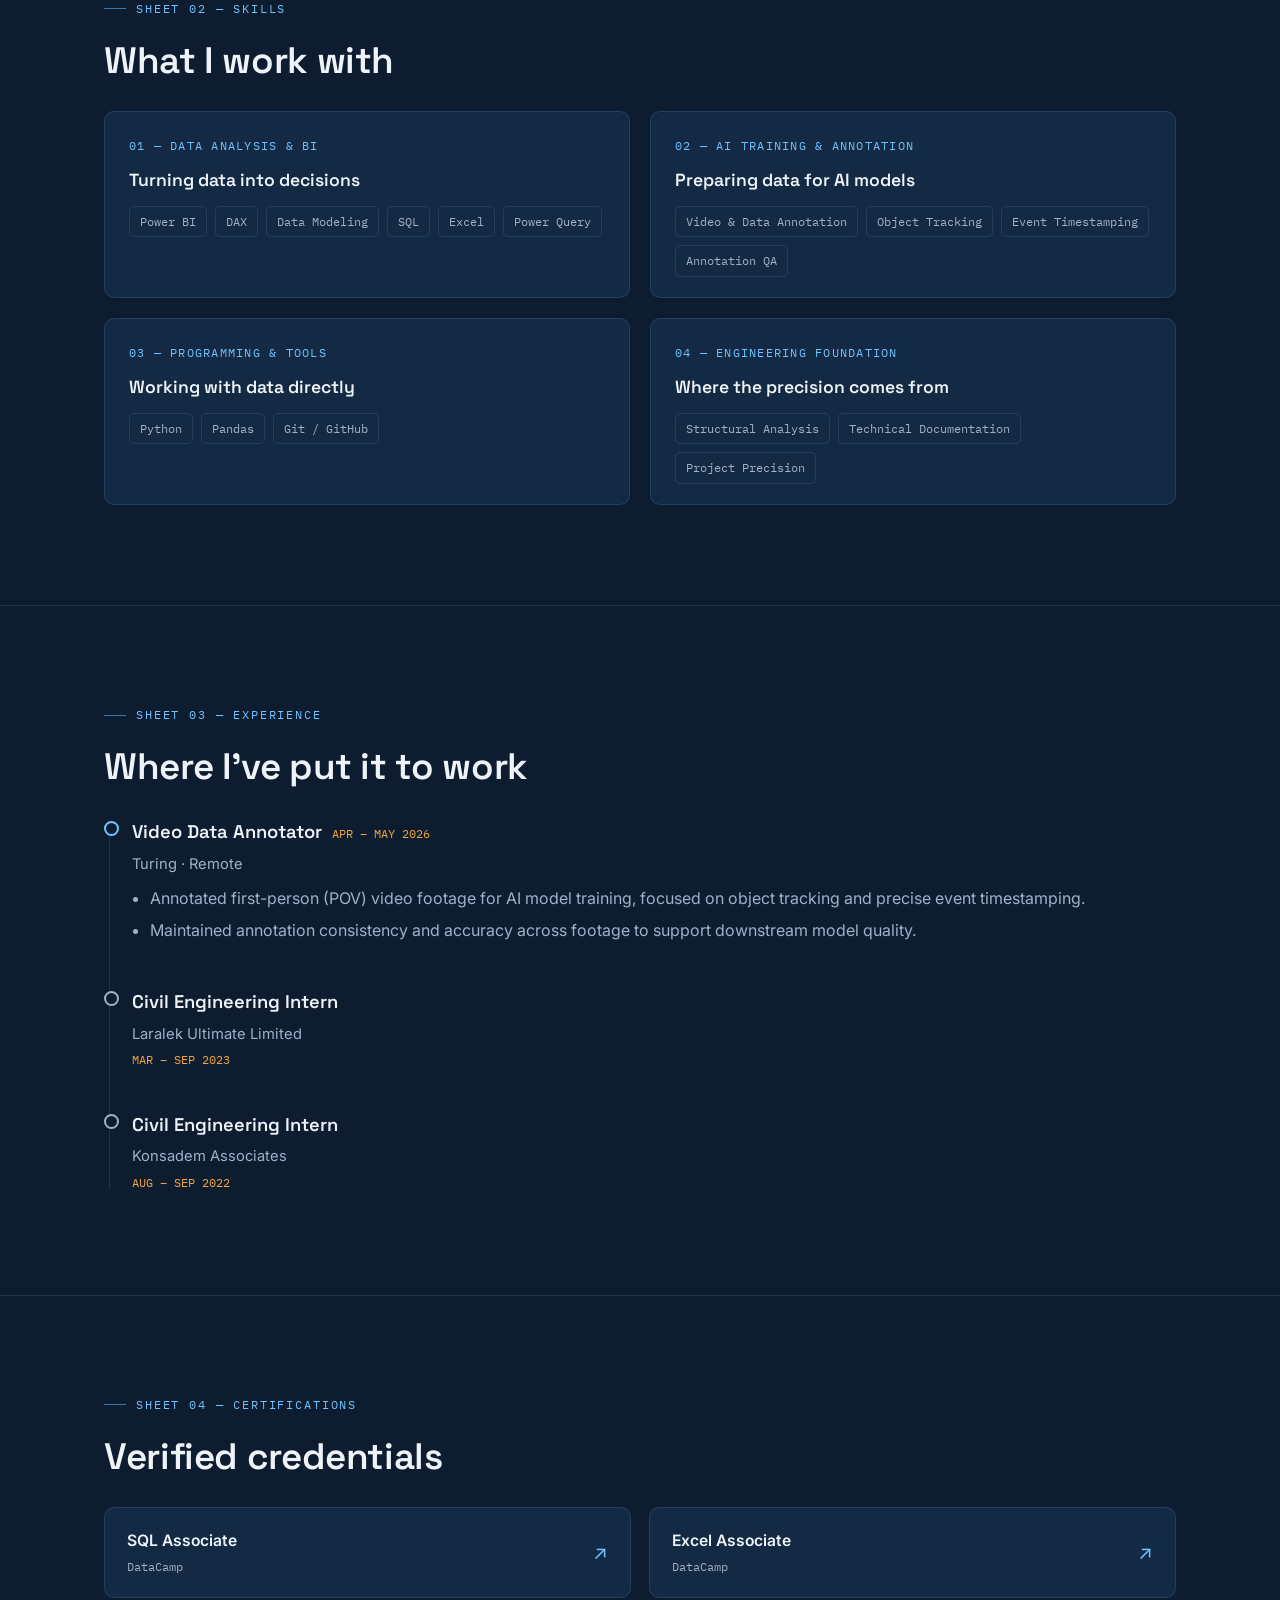
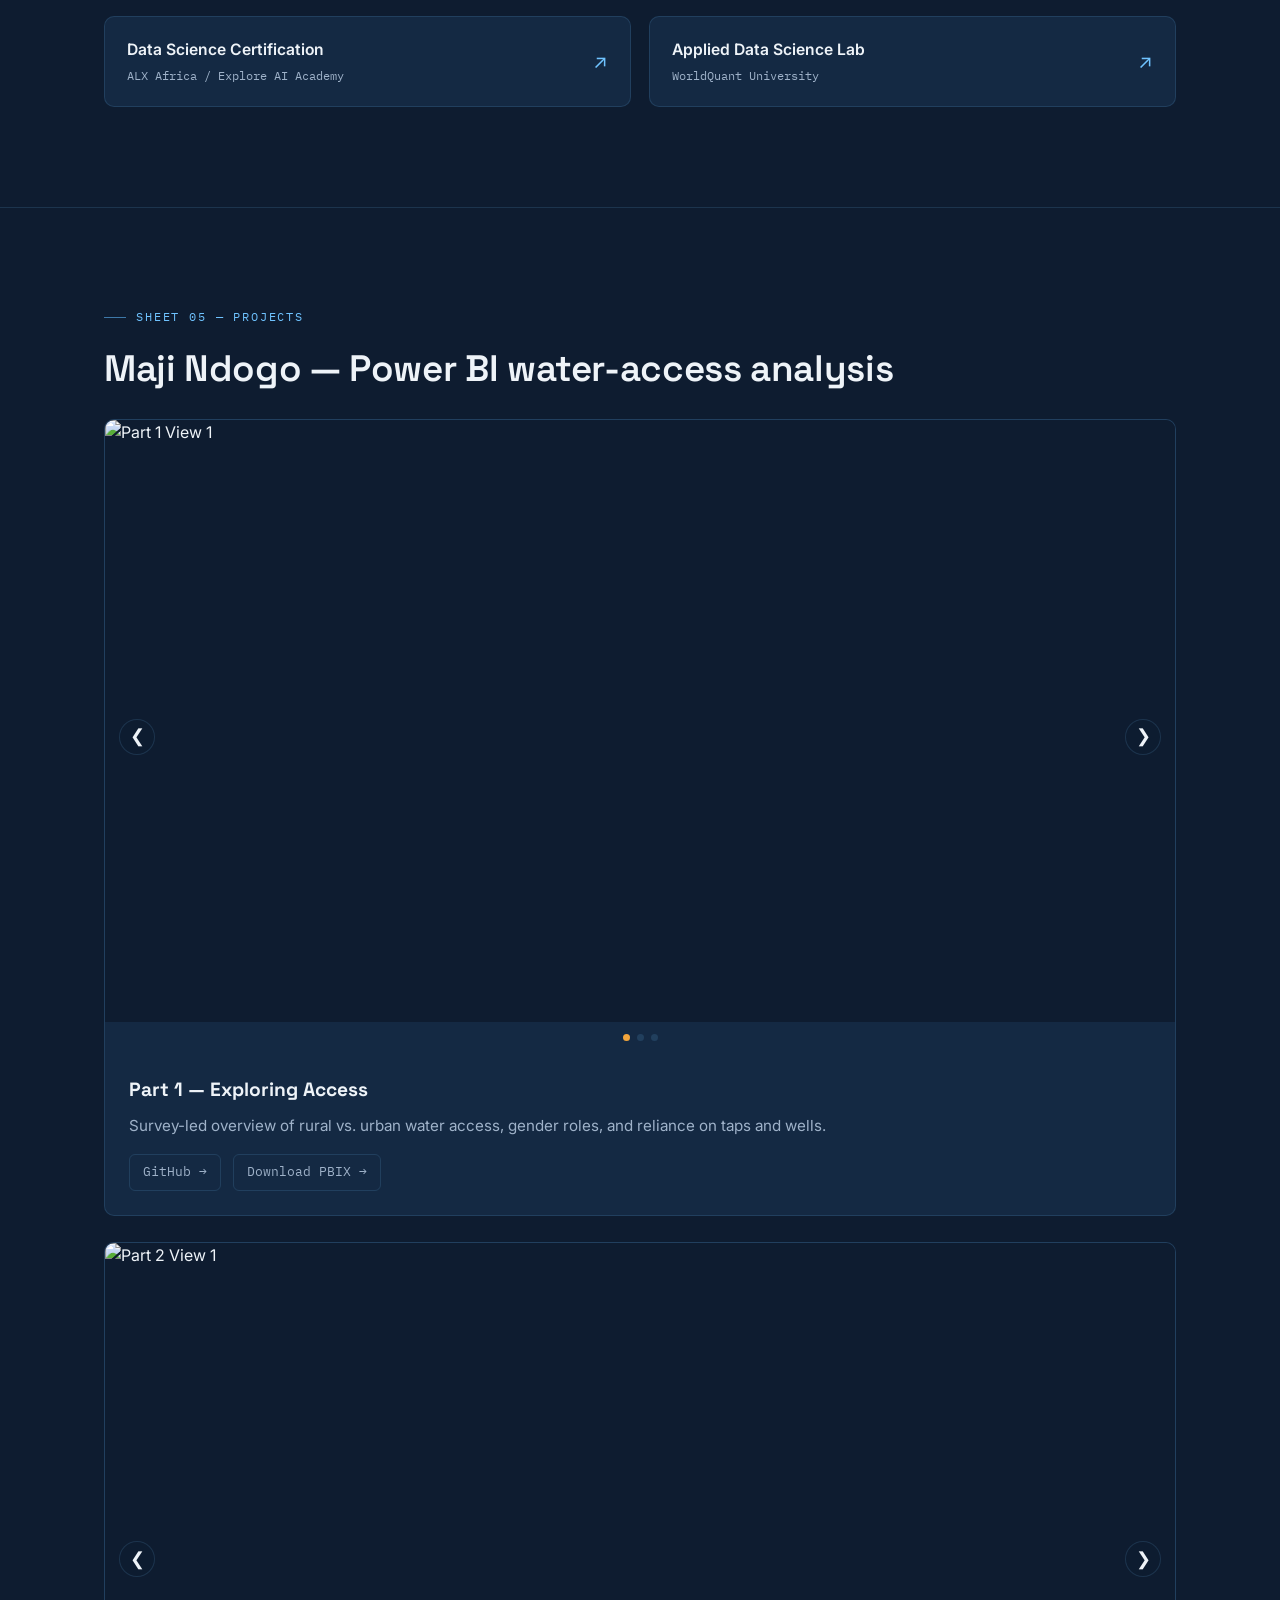
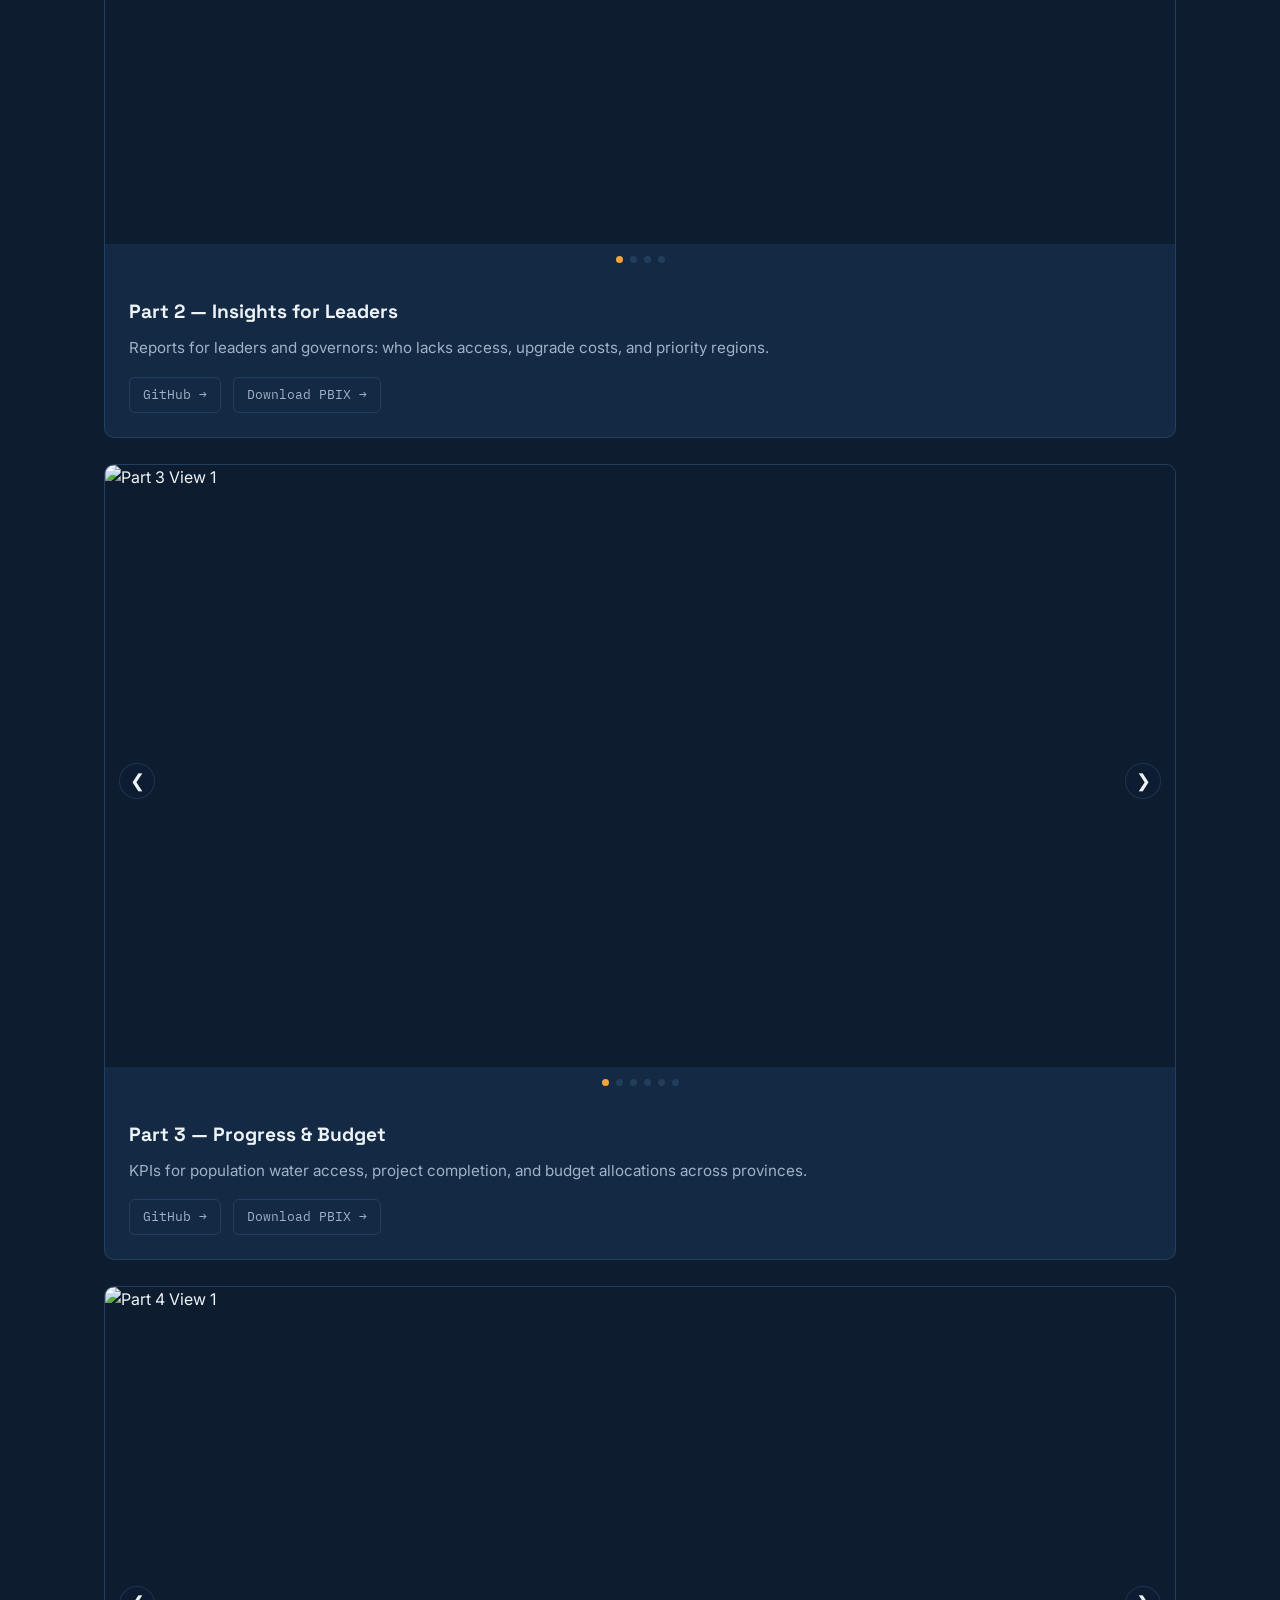
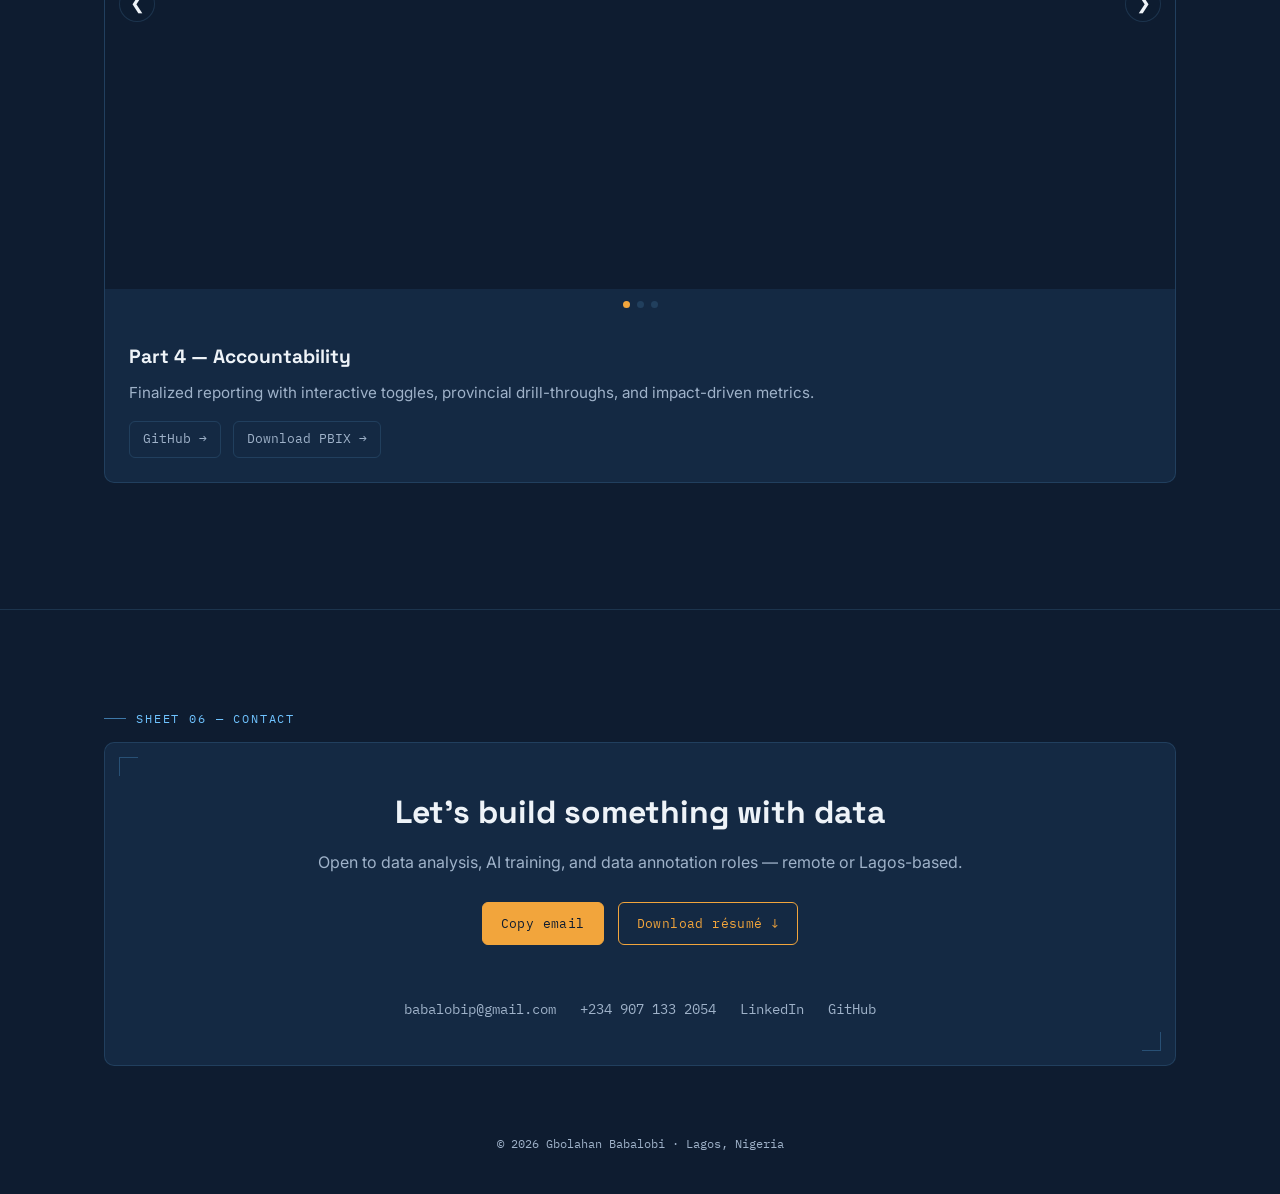
==== commit a1ae961d: "Update index.html" ====
--- a/index.html
+++ b/index.html
@@ -544,12 +544,14 @@
             <h3>Civil Engineering Intern</h3>
           </div>
           <p class="tl-org">Laralek Ultimate Limited</p>
+          <span class="tl-meta">MAR – SEP 2023</span>
         </div>
         <div class="tl-item minor" data-reveal>
           <div class="tl-head">
             <h3>Civil Engineering Intern</h3>
           </div>
           <p class="tl-org">Konsadem Associates</p>
+          <span class="tl-meta">AUG – SEP 2022</span>
         </div>
       </div>
     </div>
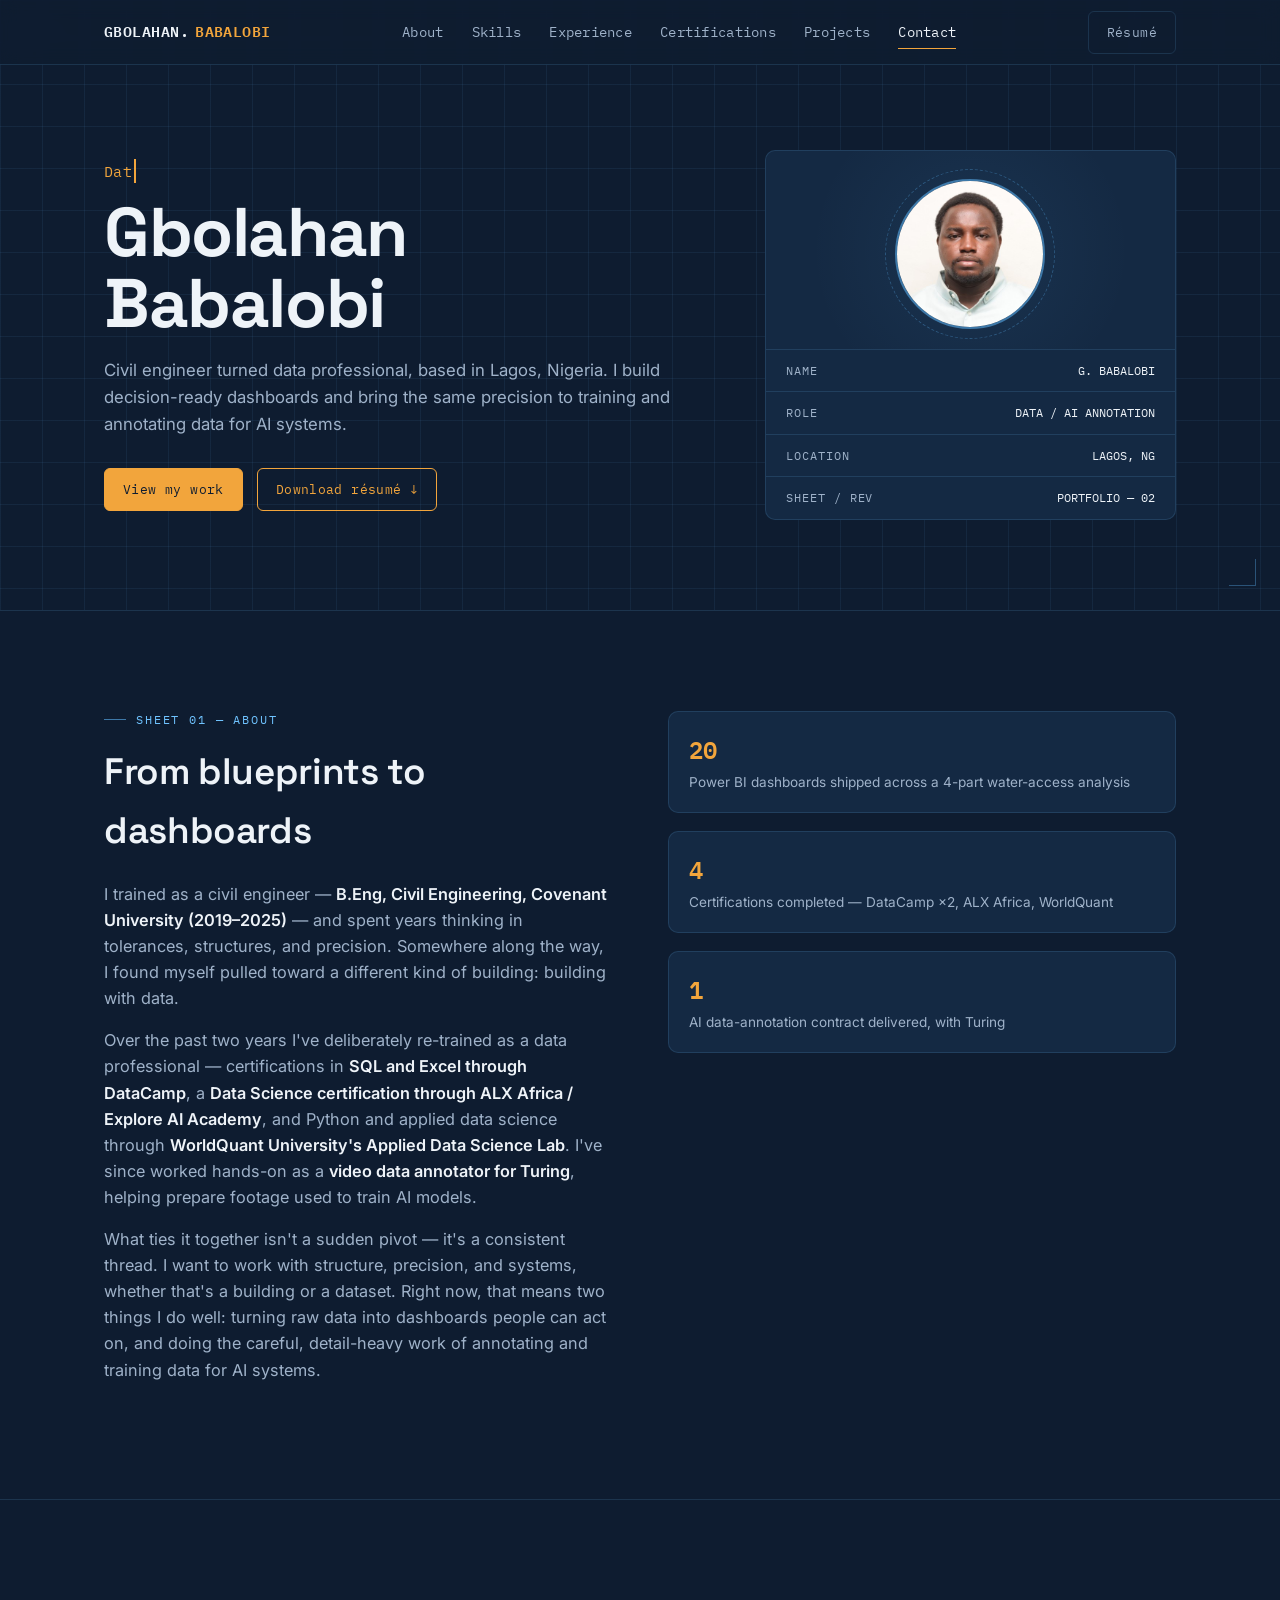
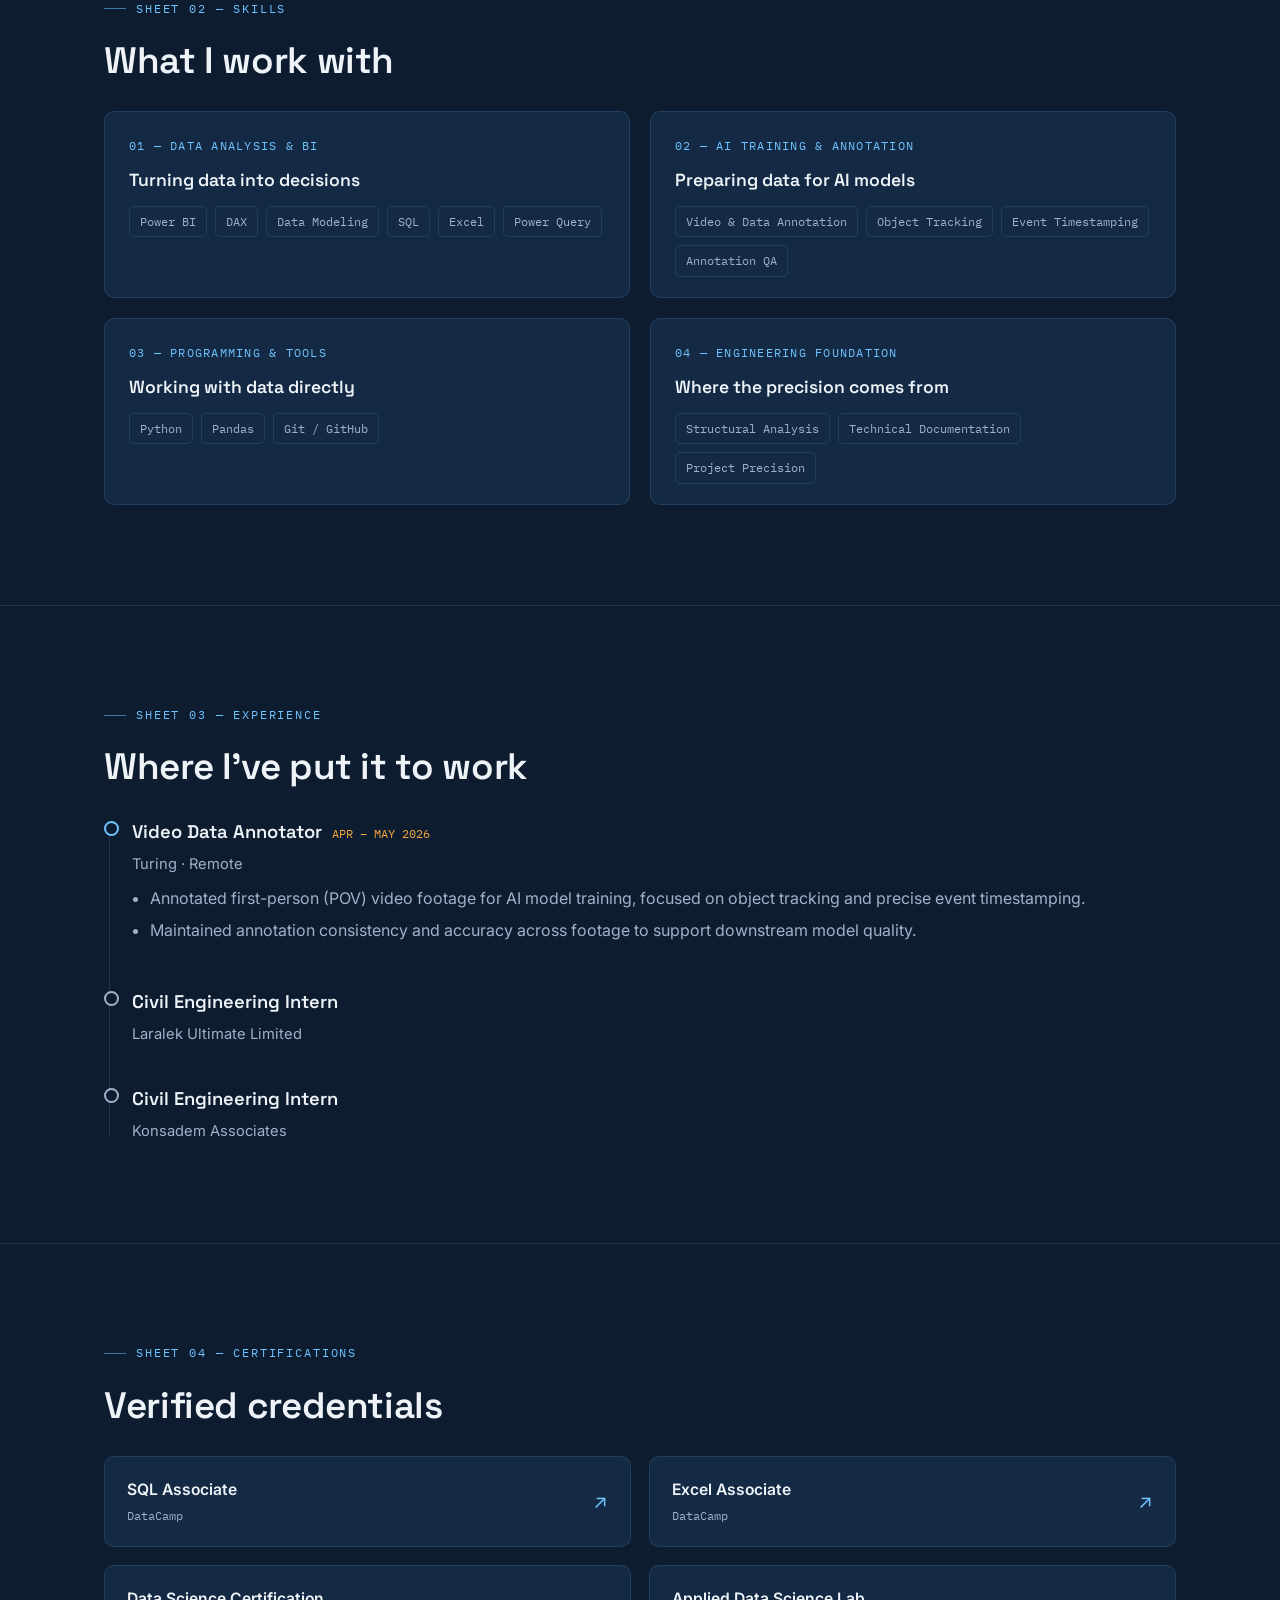
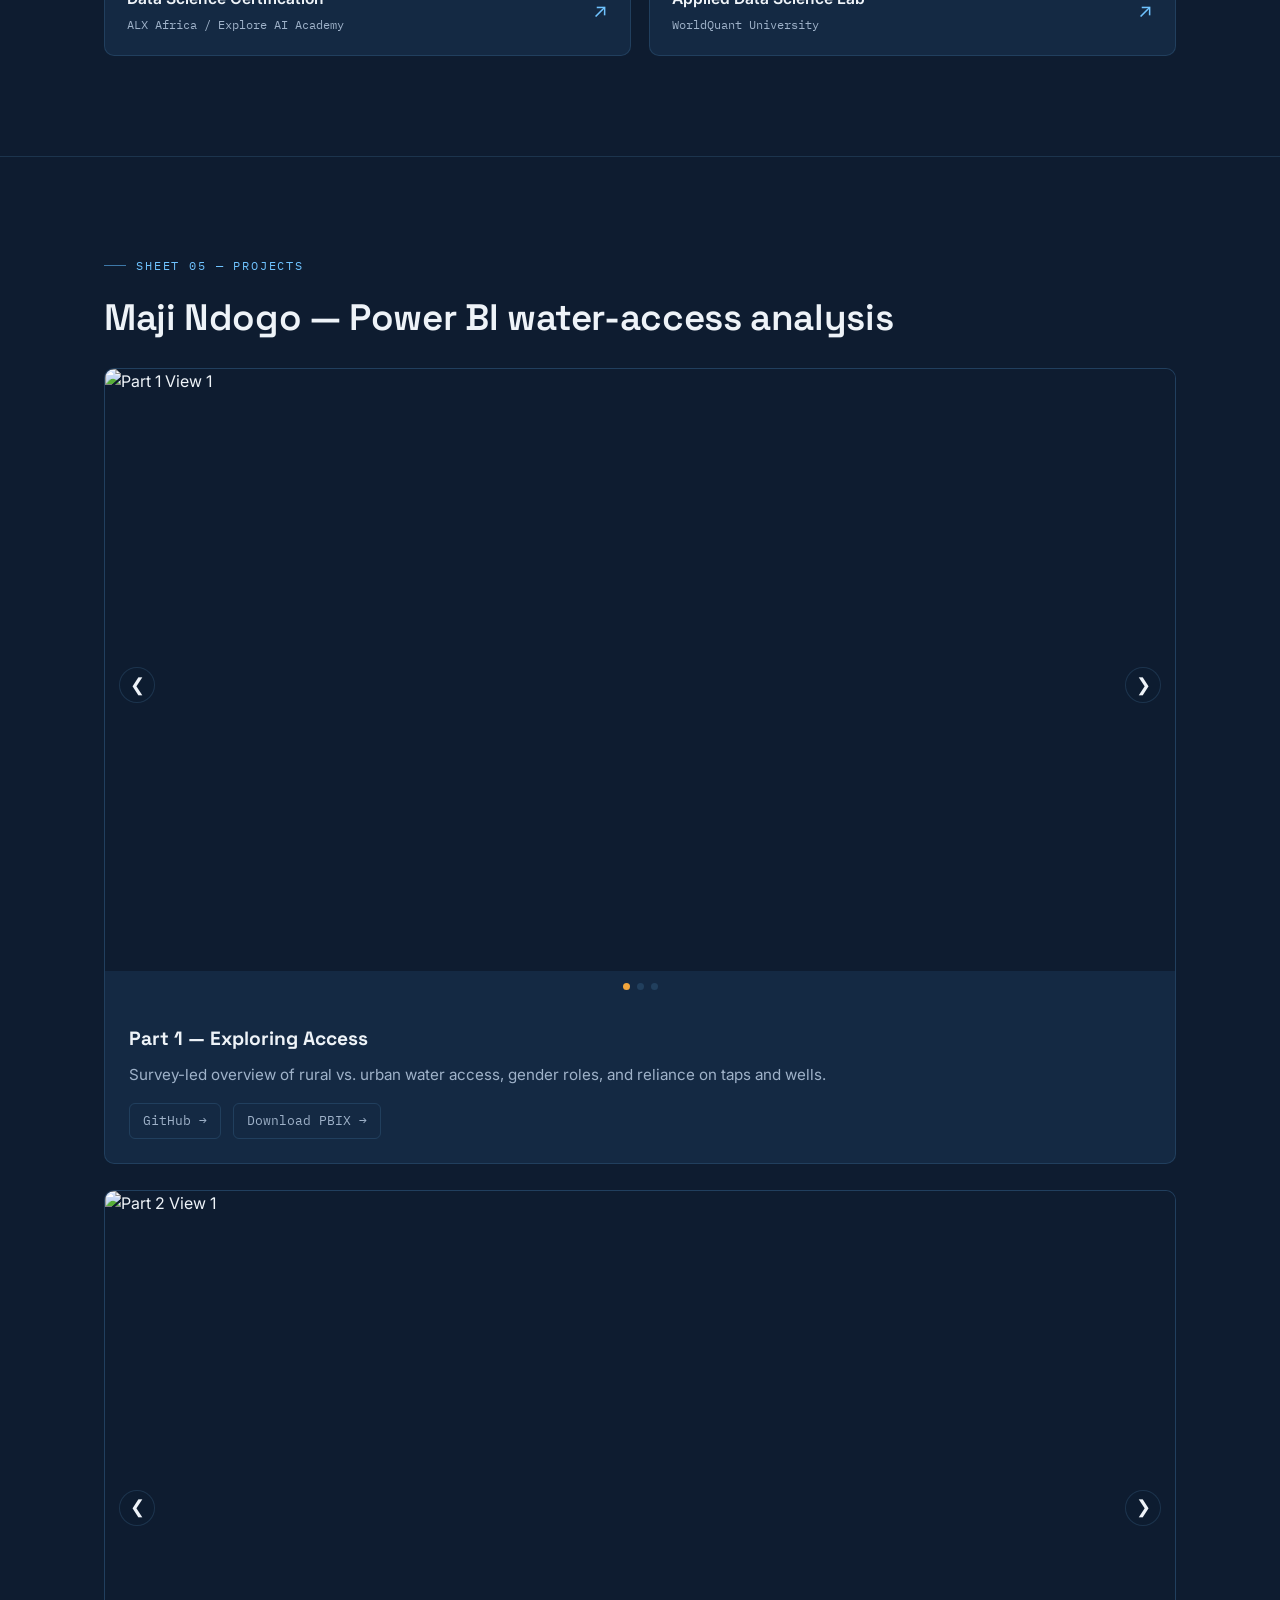
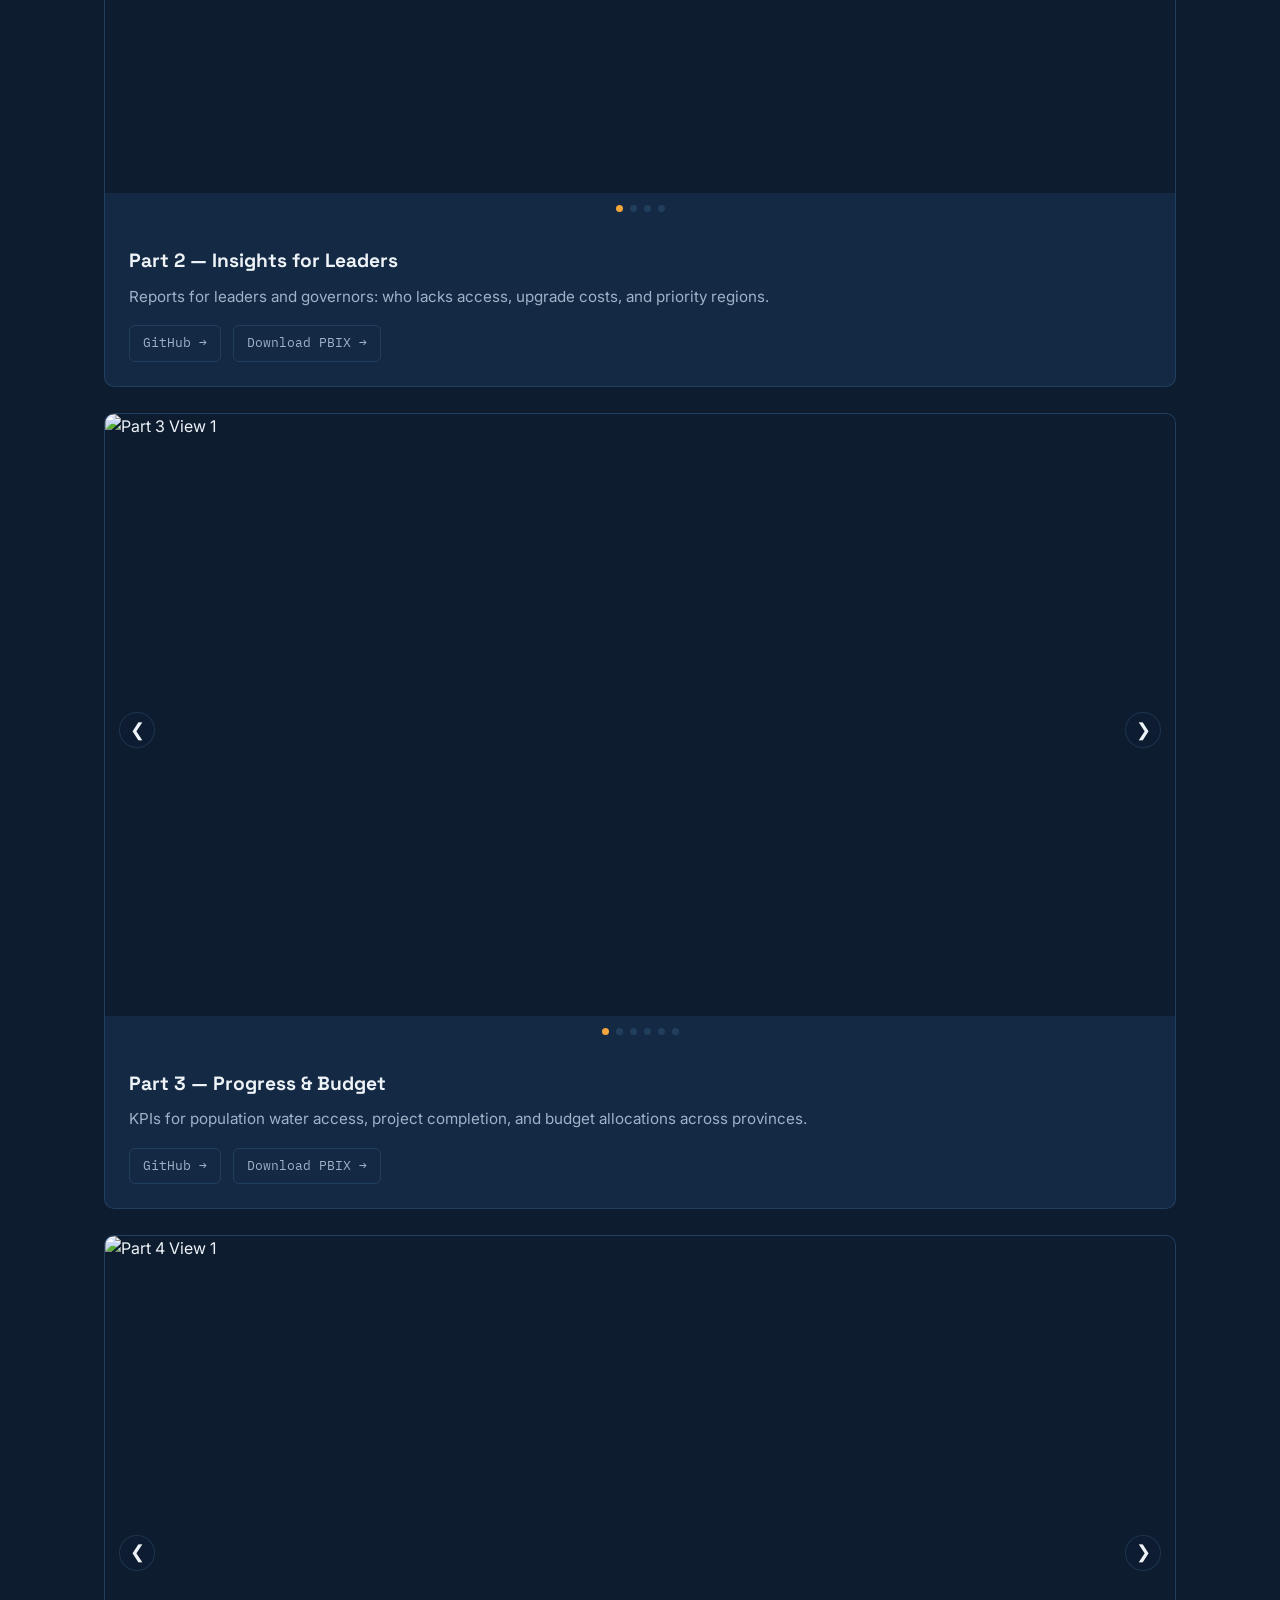
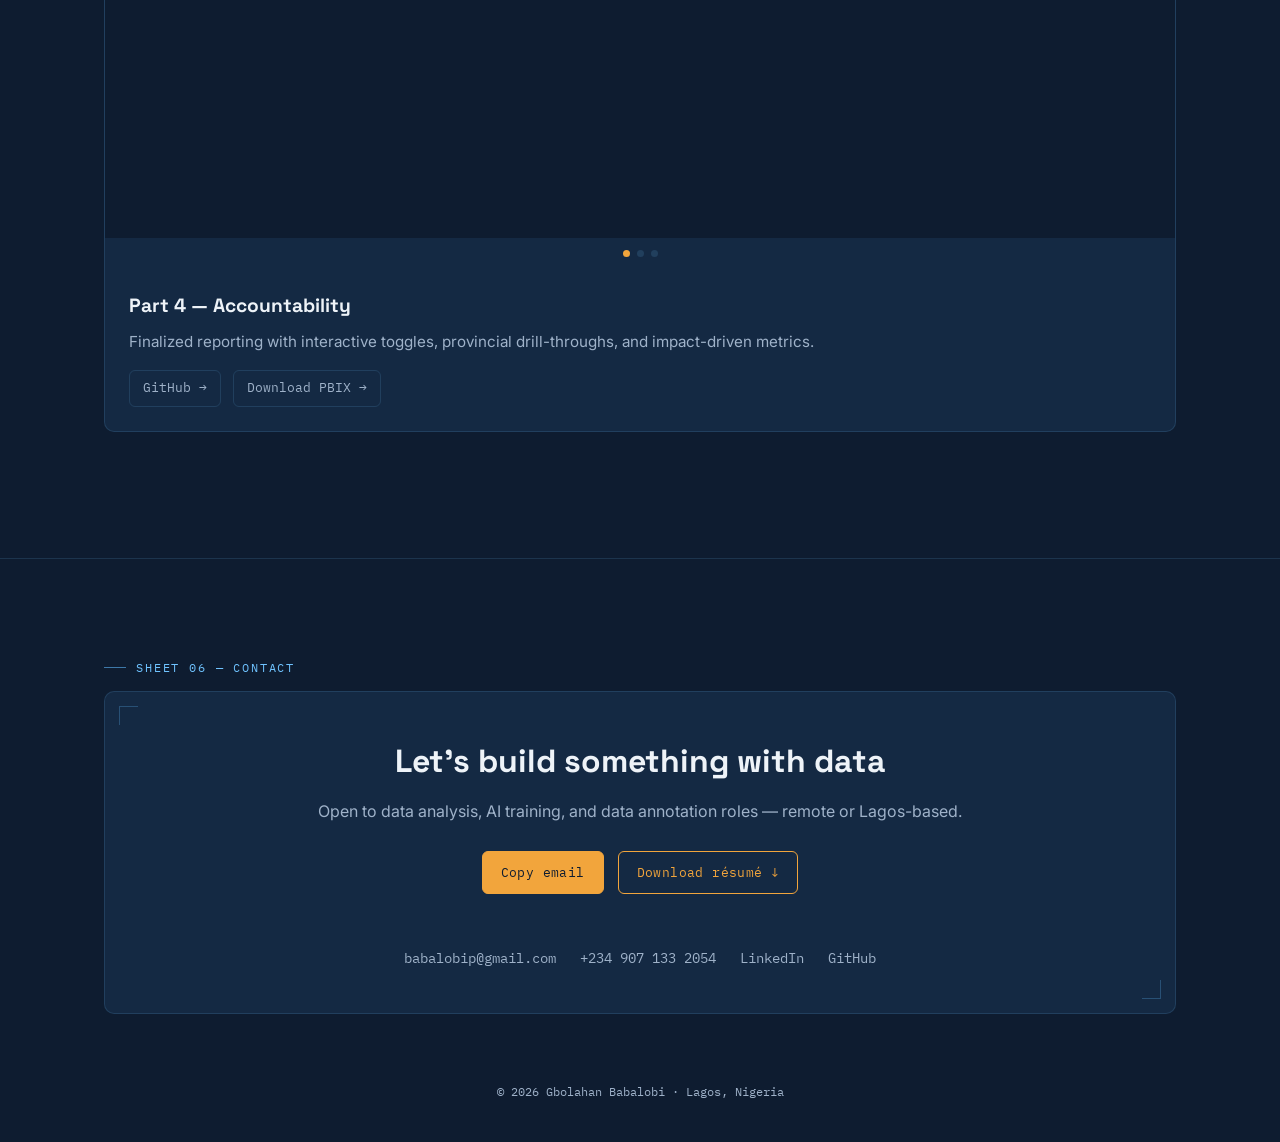
==== commit baf96e19: "Update index.html" ====
--- a/index.html
+++ b/index.html
@@ -544,14 +544,12 @@
             <h3>Civil Engineering Intern</h3>
           </div>
           <p class="tl-org">Laralek Ultimate Limited</p>
-          <span class="tl-meta">MAR – SEP 2023</span>
         </div>
         <div class="tl-item minor" data-reveal>
           <div class="tl-head">
             <h3>Civil Engineering Intern</h3>
           </div>
           <p class="tl-org">Konsadem Associates</p>
-          <span class="tl-meta">AUG – SEP 2022</span>
         </div>
       </div>
     </div>
@@ -774,9 +772,9 @@
   // Hero role typewriter
   const roles = [
     'Data Analyst',
-    'AI Training Specialist',
+    'AI Annotation',
     'Data Annotation Specialist',
-    'Power BI Developer'
+    'Power BI'
   ];
   const roleLine = document.getElementById('roleLine');
   const reduceMotion = window.matchMedia('(prefers-reduced-motion: reduce)').matches;
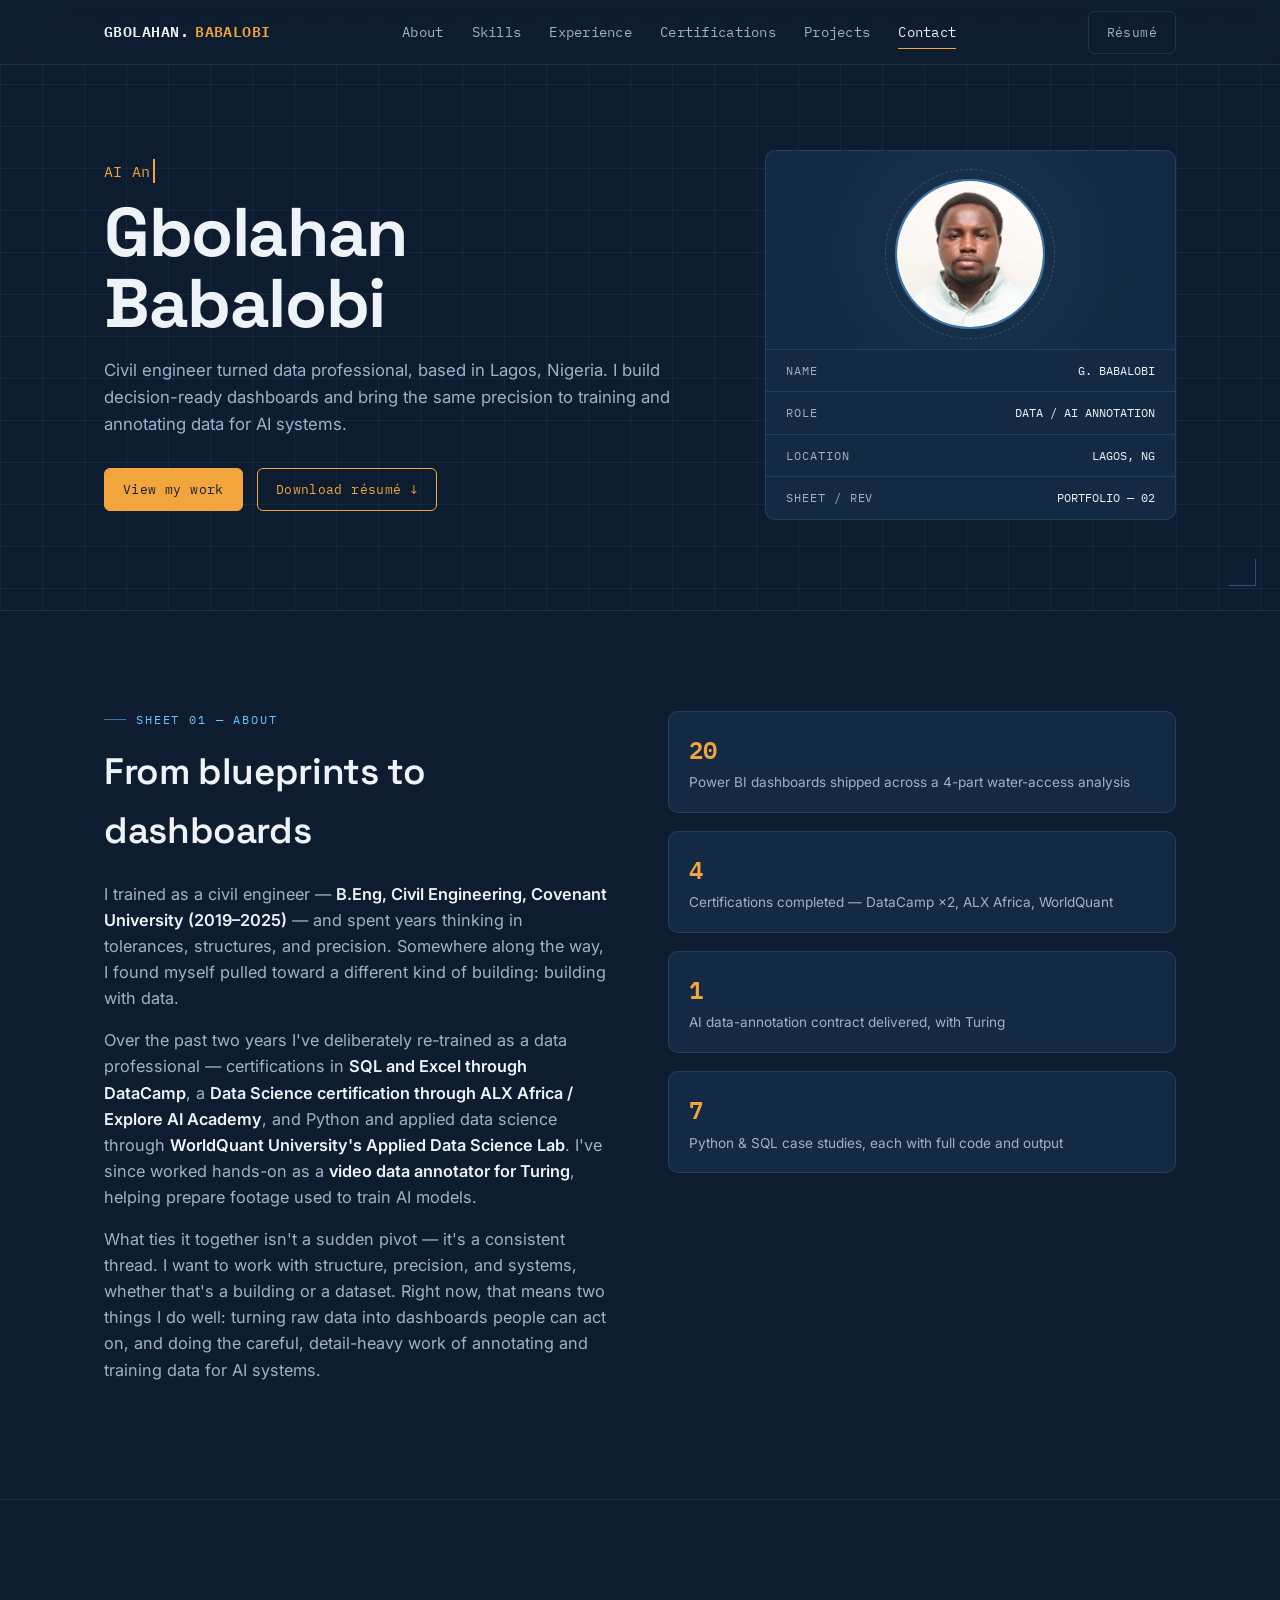
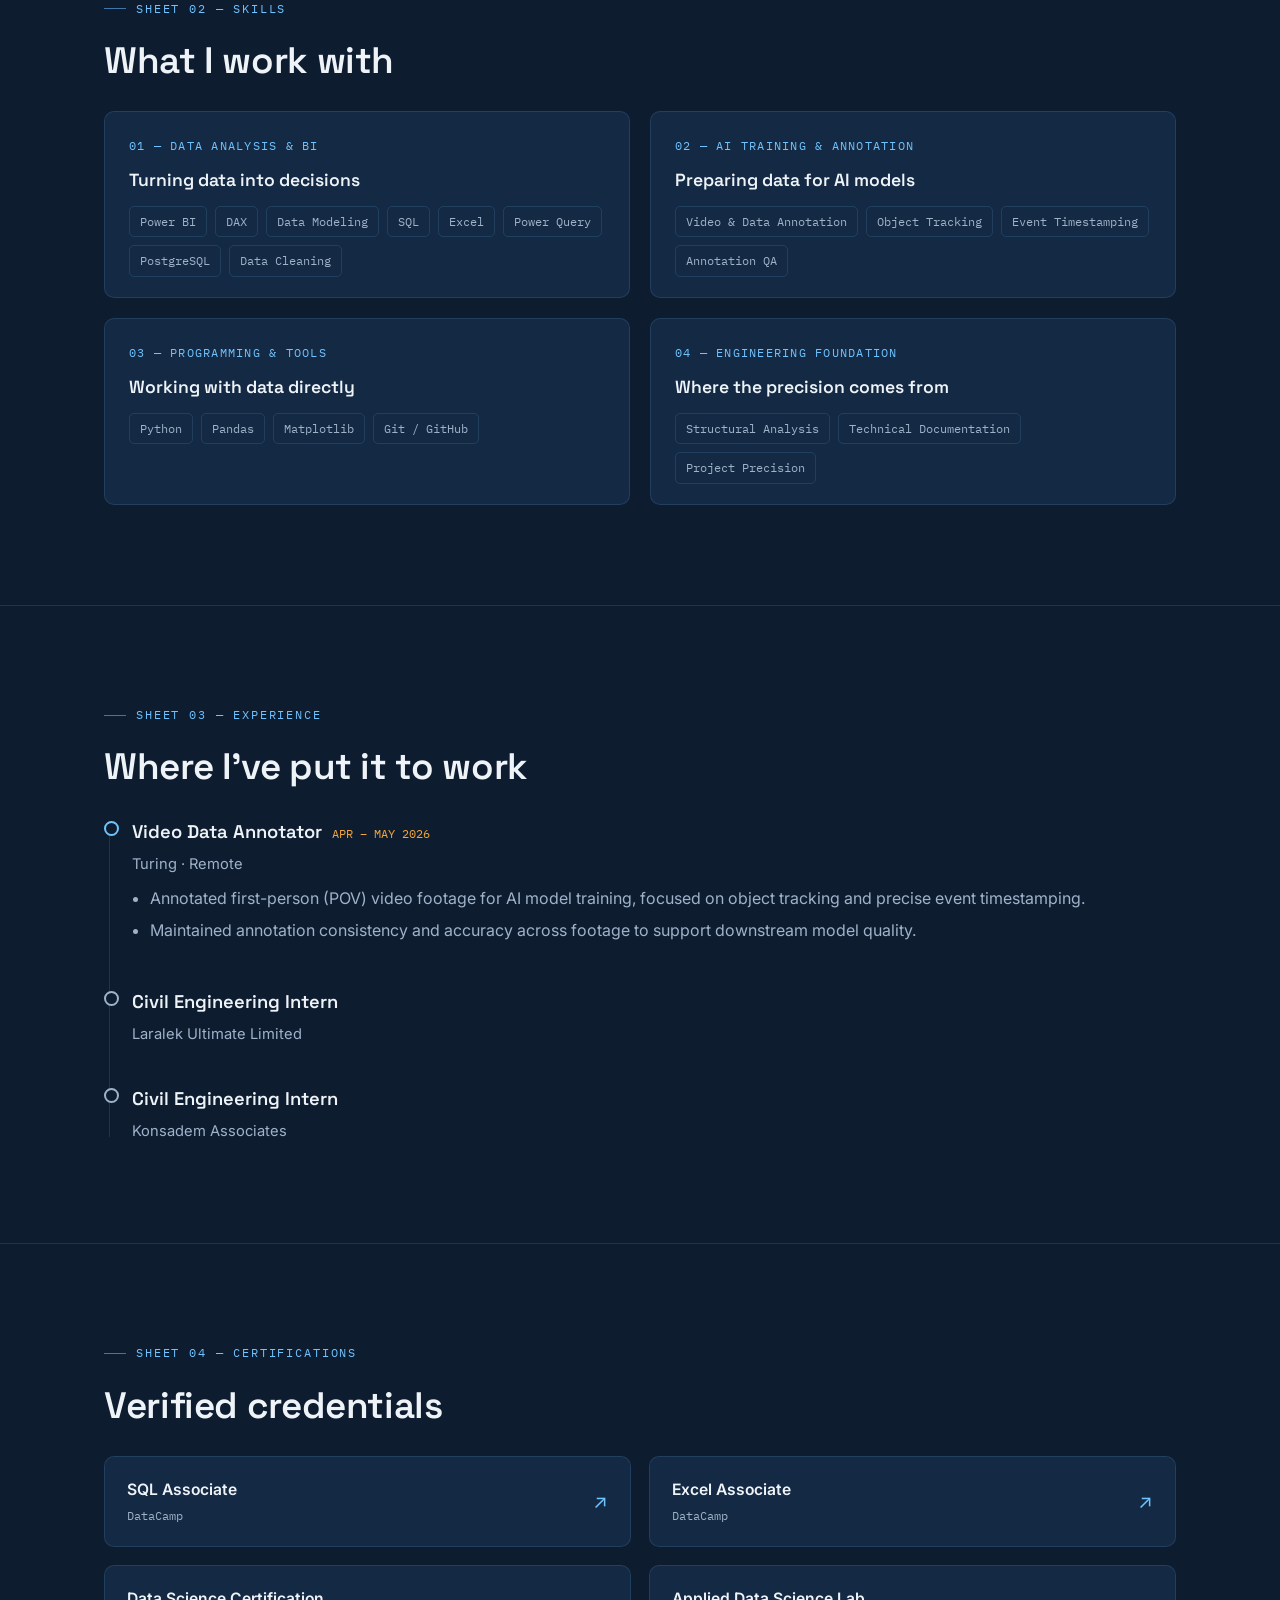
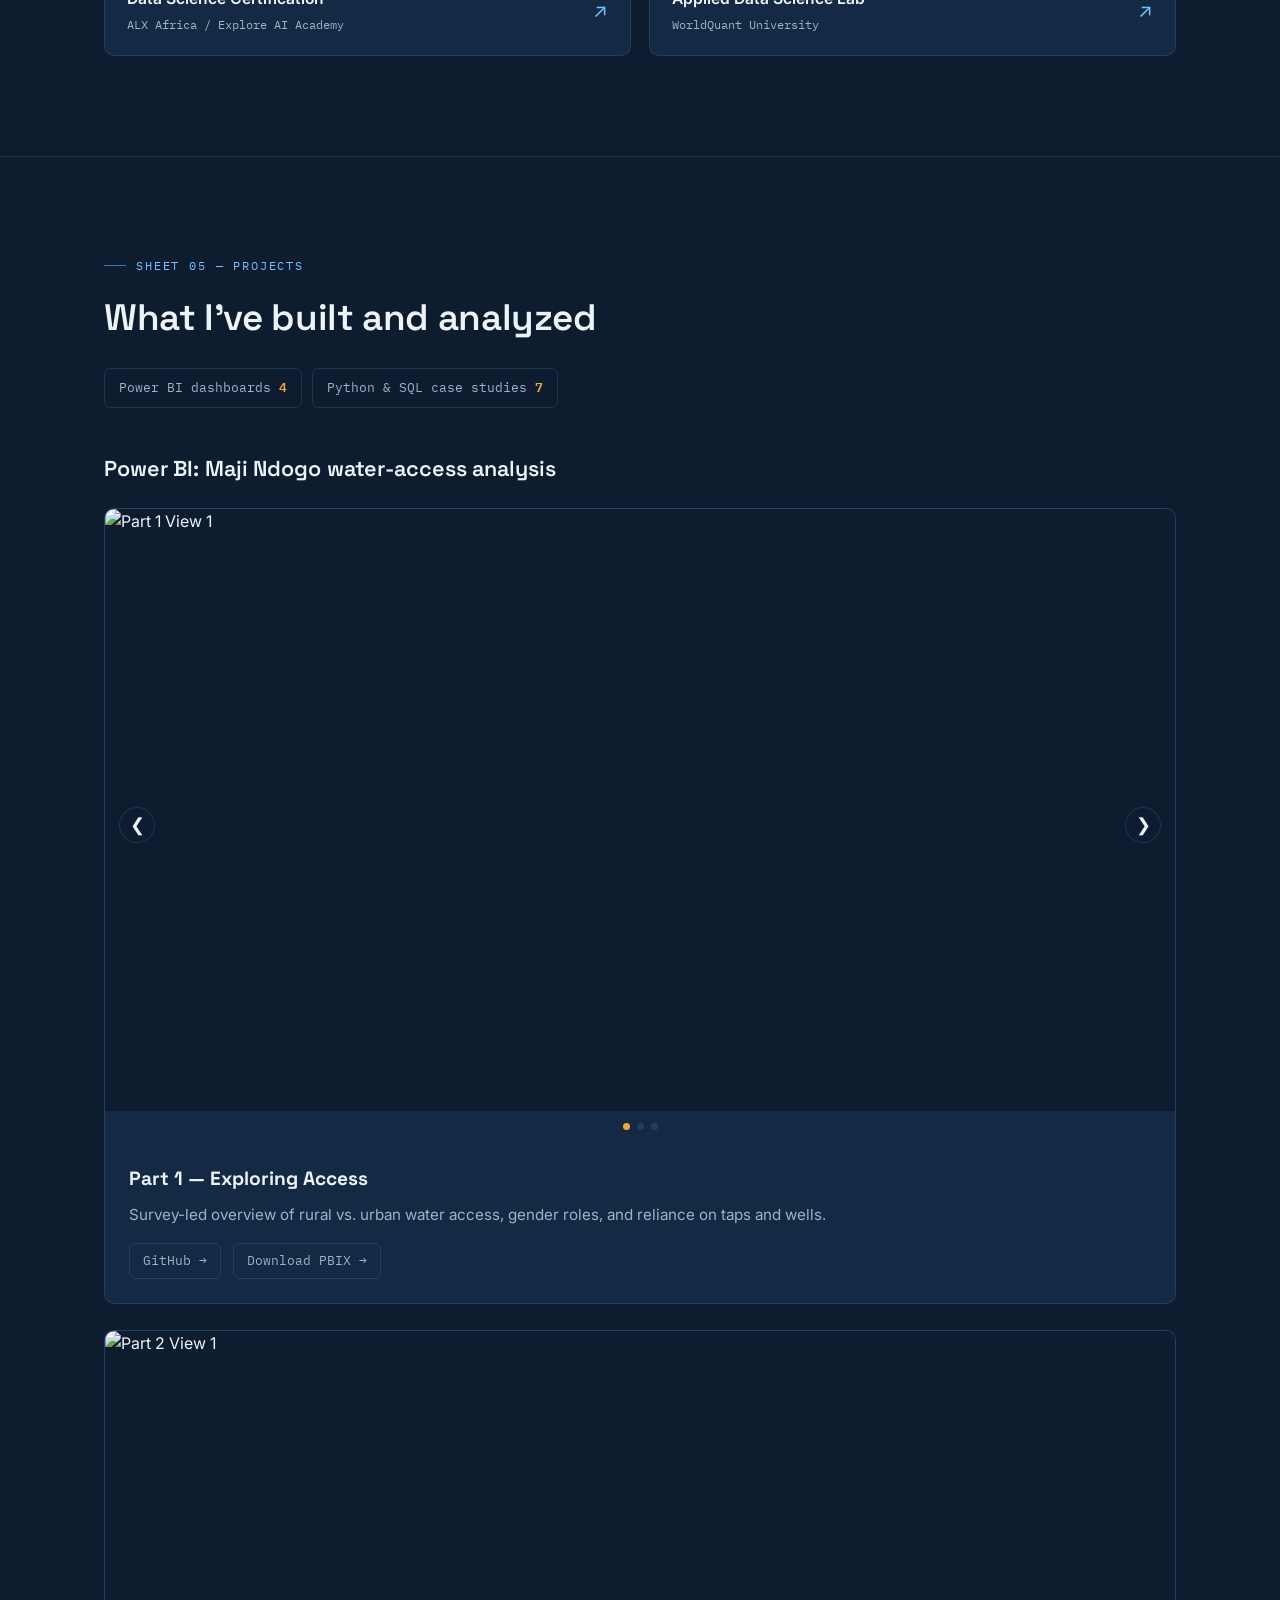
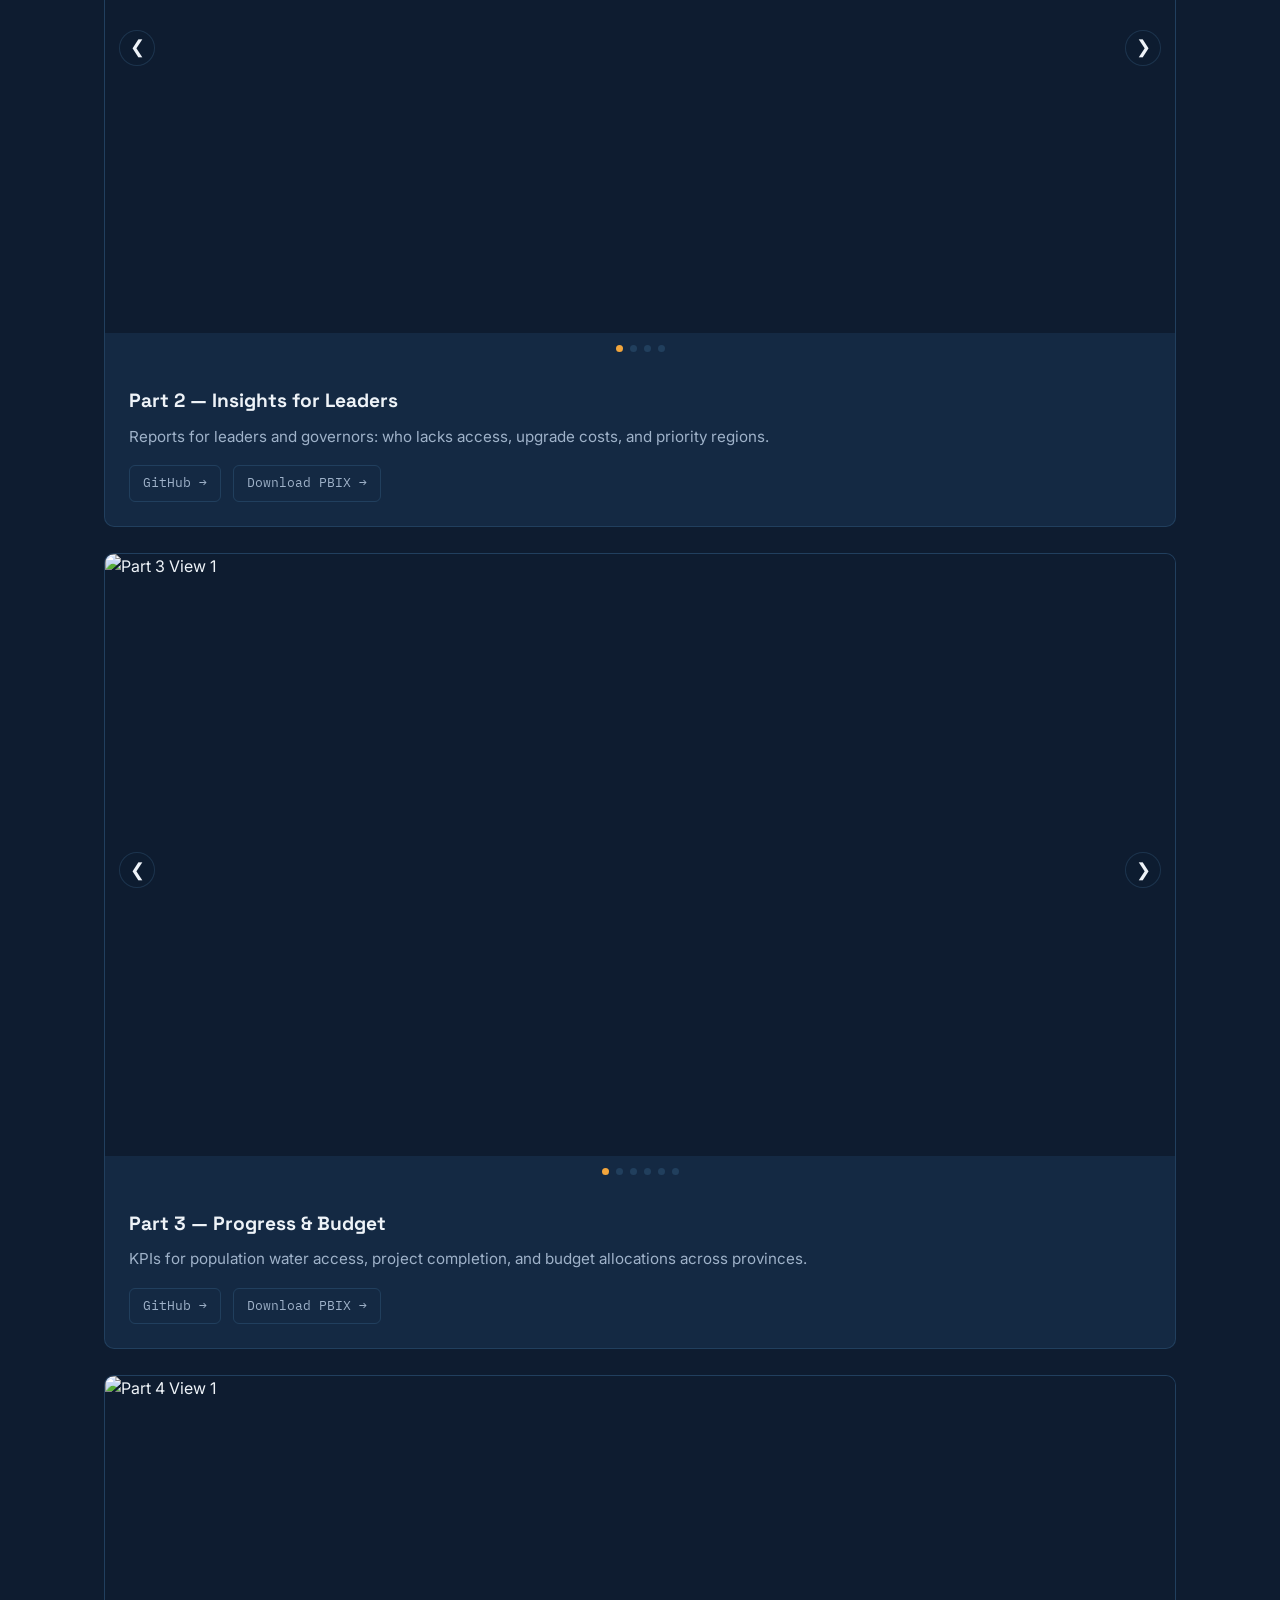
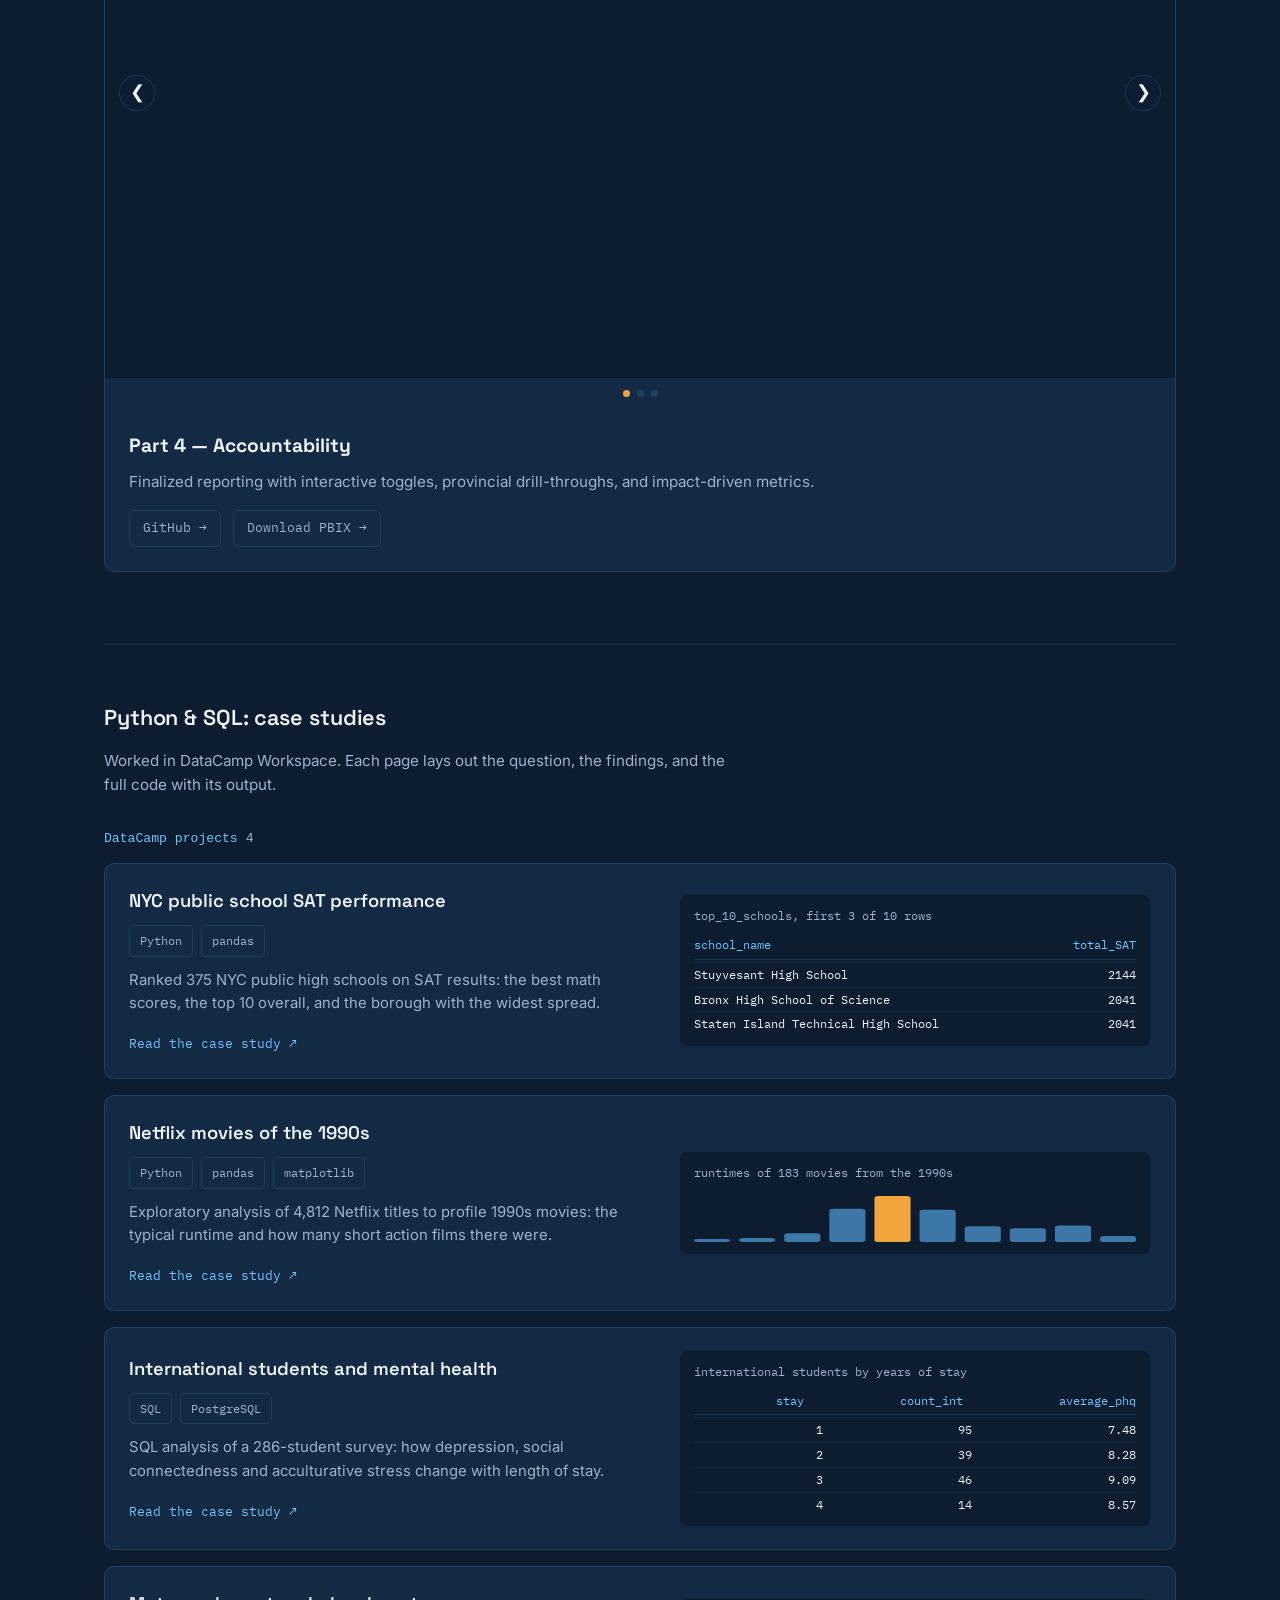
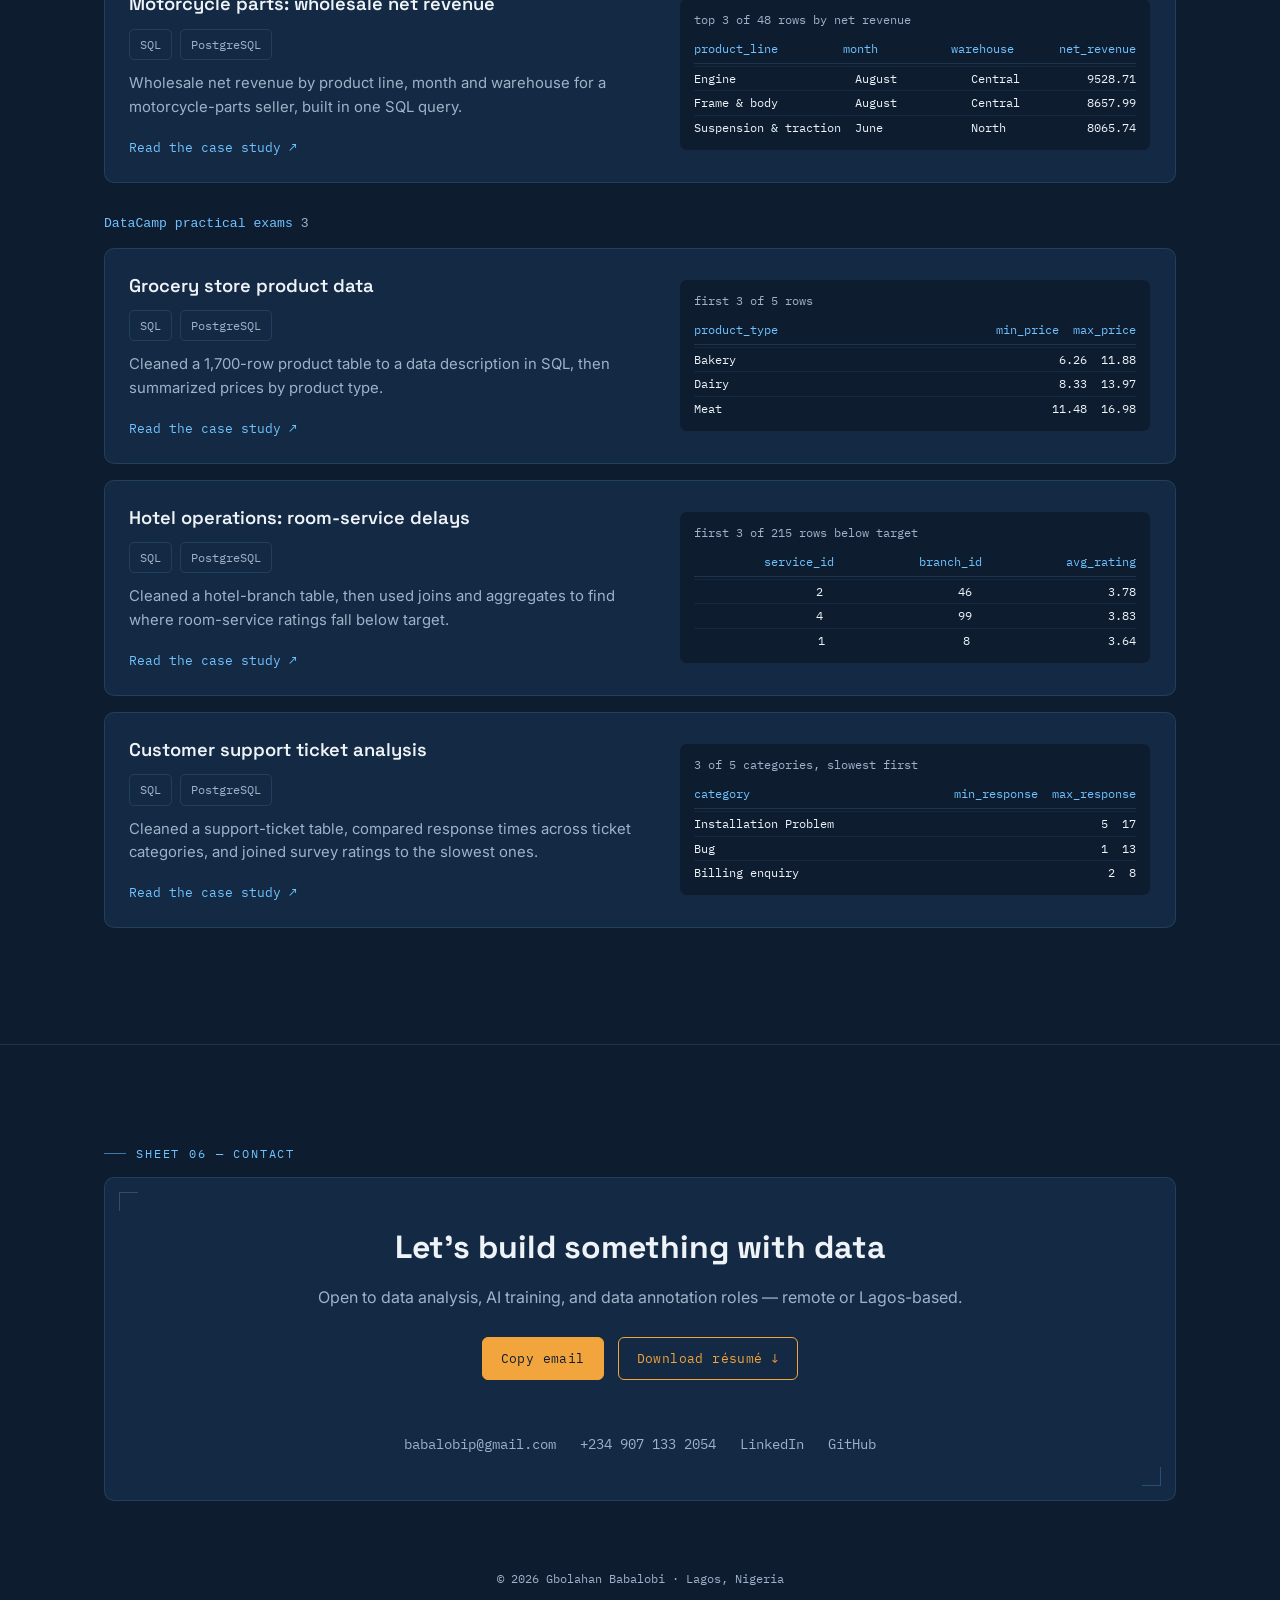
==== commit 7f585fe4: "Add files via upload" ====
--- a/index.html
+++ b/index.html
@@ -388,6 +388,57 @@
     .nav-cta .btn.ghost{ display:none; }
     .menu-toggle{ display:flex; }
   }
+
+  /* ---------- Python & SQL case studies ---------- */
+  .proj-jump{ display:flex; gap:10px; flex-wrap:wrap; margin:0 0 44px; }
+  .chip-link{
+    font-family:var(--font-mono); font-size:0.8rem; text-decoration:none;
+    border:1px solid var(--line); border-radius:6px; padding:8px 14px; color:var(--paper-dim);
+    transition:border-color .2s ease, color .2s ease;
+  }
+  .chip-link:hover{ border-color:var(--cyan-dim); color:var(--cyan); }
+  .chip-link b{ color:var(--amber); font-weight:600; margin-left:8px; }
+  .proj-group{ scroll-margin-top:84px; }
+  .proj-group + .proj-group{ margin-top:72px; padding-top:56px; border-top:1px solid var(--line); }
+  .group-title{
+    font-family:var(--font-display); font-weight:600; font-size:1.35rem;
+    margin:0 0 22px; color:var(--paper); letter-spacing:-0.005em;
+  }
+  .group-note{ color:var(--paper-dim); margin:-8px 0 8px; max-width:64ch; font-size:0.95rem; }
+  .sub-title{ font-family:var(--font-mono); font-weight:500; font-size:0.82rem; color:var(--cyan); margin:30px 0 14px; }
+  .sub-title span{ color:var(--paper-dim); margin-left:8px; }
+
+  .cs-row{
+    display:grid; grid-template-columns:minmax(0,1.05fr) minmax(0,0.95fr); gap:28px; align-items:center;
+    border:1px solid var(--line); border-radius:var(--radius); background:var(--ink-2);
+    padding:22px 24px; margin-bottom:16px; text-decoration:none; color:inherit;
+    transition:border-color .25s ease, background .25s ease, transform .25s ease, opacity .7s ease;
+  }
+  .cs-row:hover{ border-color:var(--amber); background:var(--ink-3); transform:translateY(-2px); }
+  .cs-row h4{ margin:0 0 10px; font-family:var(--font-display); font-size:1.15rem; font-weight:600; color:var(--paper); }
+  .cs-row .chip-row{ margin-bottom:12px; }
+  .cs-row p{ margin:0 0 14px; color:var(--paper-dim); font-size:0.93rem; }
+  .cs-cta{ font-family:var(--font-mono); font-size:0.8rem; color:var(--cyan); display:inline-flex; gap:8px; align-items:center; }
+  .cs-go{ display:inline-block; transition:transform .25s ease; }
+  .cs-row:hover .cs-go{ transform:translate(3px,-3px); }
+
+  .cs-preview{
+    background:var(--ink); border:1px solid var(--line-soft); border-radius:8px;
+    padding:12px 14px 10px; min-width:0; overflow:hidden;
+    font-family:var(--font-mono); font-size:0.74rem; line-height:1.5;
+  }
+  .pv-cap{ color:var(--paper-dim); margin-bottom:8px; }
+  .pv-row{ display:grid; grid-template-columns:var(--cols); gap:14px; padding:3px 0; border-top:1px solid var(--line-soft); color:var(--paper); }
+  .pv-row.pv-head{ color:var(--cyan); border-top:none; border-bottom:1px solid var(--line); padding-bottom:5px; margin-bottom:2px; }
+  .pv-row span{ overflow:hidden; text-overflow:ellipsis; white-space:nowrap; }
+  .pv-row .r{ text-align:right; }
+  .cs-preview svg{ display:block; width:100%; height:54px; }
+  .cs-preview svg rect{ fill:var(--cyan-dim); }
+  .cs-preview svg rect.pk{ fill:var(--amber); }
+
+  @media (max-width:860px){
+    .cs-row{ grid-template-columns:1fr; gap:18px; }
+  }
 </style>
 </head>
 <body>
@@ -475,6 +526,7 @@
         <div class="stat"><div class="num">20</div><div class="label">Power BI dashboards shipped across a 4-part water-access analysis</div></div>
         <div class="stat"><div class="num">4</div><div class="label">Certifications completed — DataCamp ×2, ALX Africa, WorldQuant</div></div>
         <div class="stat"><div class="num">1</div><div class="label">AI data-annotation contract delivered, with Turing</div></div>
+        <div class="stat"><div class="num">7</div><div class="label">Python &amp; SQL case studies, each with full code and output</div></div>
       </div>
     </div>
   </section>
@@ -492,6 +544,7 @@
             <span class="chip">Power BI</span><span class="chip">DAX</span>
             <span class="chip">Data Modeling</span><span class="chip">SQL</span>
             <span class="chip">Excel</span><span class="chip">Power Query</span>
+            <span class="chip">PostgreSQL</span><span class="chip">Data Cleaning</span>
           </div>
         </div>
         <div class="skill-card" data-reveal>
@@ -507,7 +560,7 @@
           <h3>Working with data directly</h3>
           <div class="chip-row">
             <span class="chip">Python</span><span class="chip">Pandas</span>
-            <span class="chip">Git / GitHub</span>
+            <span class="chip">Matplotlib</span><span class="chip">Git / GitHub</span>
           </div>
         </div>
         <div class="skill-card" data-reveal>
@@ -597,7 +650,14 @@
   <section class="projects" id="projects">
     <div class="wrap">
       <div class="eyebrow" data-reveal>Sheet 05 — Projects</div>
-      <h2 class="section-title" data-reveal>Maji Ndogo — Power BI water-access analysis</h2>
+      <h2 class="section-title" data-reveal>What I’ve built and analyzed</h2>
+      <div class="proj-jump" data-reveal>
+        <a class="chip-link" href="#powerbi">Power BI dashboards<b>4</b></a>
+        <a class="chip-link" href="#python-sql">Python &amp; SQL case studies<b>7</b></a>
+      </div>
+
+      <div class="proj-group" id="powerbi">
+      <h3 class="group-title" data-reveal>Power BI: Maji Ndogo water-access analysis</h3>
 
       <div class="project-card" data-reveal>
         <div class="carousel" data-carousel>
@@ -685,6 +745,81 @@
             <a href="https://github.com/Gbolahan-Babalobi/Projects/tree/main/powerbi/maji_ndogo_part4.pbix" target="_blank" rel="noopener">Download PBIX →</a>
           </div>
         </div>
+      </div>
+      </div>
+
+      <div class="proj-group" id="python-sql">
+      <h3 class="group-title" data-reveal>Python &amp; SQL: case studies</h3>
+      <p class="group-note" data-reveal>Worked in DataCamp Workspace. Each page lays out the question, the findings, and the full code with its output.</p>
+      <h4 class="sub-title" data-reveal>DataCamp projects<span>4</span></h4>
+      <div class="cs-list">
+        <a class="cs-row" href="projects/nyc-school-sat.html" data-reveal>
+          <div>
+            <h4>NYC public school SAT performance</h4>
+            <div class="chip-row"><span class="chip">Python</span><span class="chip">pandas</span></div>
+            <p>Ranked 375 NYC public high schools on SAT results: the best math scores, the top 10 overall, and the borough with the widest spread.</p>
+            <span class="cs-cta">Read the case study <span class="cs-go">↗</span></span>
+          </div>
+          <div class="cs-preview" aria-hidden="true" style="--cols:minmax(0,1fr) auto"><div class="pv-cap">top_10_schools, first 3 of 10 rows</div><div class="pv-row pv-head"><span class="l">school_name</span><span class="r">total_SAT</span></div><div class="pv-row"><span class="l">Stuyvesant High School</span><span class="r">2144</span></div><div class="pv-row"><span class="l">Bronx High School of Science</span><span class="r">2041</span></div><div class="pv-row"><span class="l">Staten Island Technical High School</span><span class="r">2041</span></div></div>
+        </a>
+        <a class="cs-row" href="projects/netflix-1990s-movies.html" data-reveal>
+          <div>
+            <h4>Netflix movies of the 1990s</h4>
+            <div class="chip-row"><span class="chip">Python</span><span class="chip">pandas</span><span class="chip">matplotlib</span></div>
+            <p>Exploratory analysis of 4,812 Netflix titles to profile 1990s movies: the typical runtime and how many short action films there were.</p>
+            <span class="cs-cta">Read the case study <span class="cs-go">↗</span></span>
+          </div>
+          <div class="cs-preview" aria-hidden="true"><div class="pv-cap">runtimes of 183 movies from the 1990s</div><svg viewBox="0 0 196 54" role="img" aria-label="Histogram of 1990s movie runtimes, peaking between about 95 and 111 minutes" preserveAspectRatio="none"><rect class="" x="0" y="49.1" width="16" height="2.9" rx="2"/><rect class="" x="20" y="48.1" width="16" height="3.9" rx="2"/><rect class="" x="40" y="43.2" width="16" height="8.8" rx="2"/><rect class="" x="60" y="18.700000000000003" width="16" height="33.3" rx="2"/><rect class="pk" x="80" y="6.0" width="16" height="46.0" rx="2"/><rect class="" x="100" y="19.700000000000003" width="16" height="32.3" rx="2"/><rect class="" x="120" y="36.3" width="16" height="15.7" rx="2"/><rect class="" x="140" y="38.3" width="16" height="13.7" rx="2"/><rect class="" x="160" y="35.4" width="16" height="16.6" rx="2"/><rect class="" x="180" y="46.1" width="16" height="5.9" rx="2"/></svg></div>
+        </a>
+        <a class="cs-row" href="projects/student-mental-health.html" data-reveal>
+          <div>
+            <h4>International students and mental health</h4>
+            <div class="chip-row"><span class="chip">SQL</span><span class="chip">PostgreSQL</span></div>
+            <p>SQL analysis of a 286-student survey: how depression, social connectedness and acculturative stress change with length of stay.</p>
+            <span class="cs-cta">Read the case study <span class="cs-go">↗</span></span>
+          </div>
+          <div class="cs-preview" aria-hidden="true" style="--cols:auto auto auto"><div class="pv-cap">international students by years of stay</div><div class="pv-row pv-head"><span class="r">stay</span><span class="r">count_int</span><span class="r">average_phq</span></div><div class="pv-row"><span class="r">1</span><span class="r">95</span><span class="r">7.48</span></div><div class="pv-row"><span class="r">2</span><span class="r">39</span><span class="r">8.28</span></div><div class="pv-row"><span class="r">3</span><span class="r">46</span><span class="r">9.09</span></div><div class="pv-row"><span class="r">4</span><span class="r">14</span><span class="r">8.57</span></div></div>
+        </a>
+        <a class="cs-row" href="projects/motorcycle-parts-revenue.html" data-reveal>
+          <div>
+            <h4>Motorcycle parts: wholesale net revenue</h4>
+            <div class="chip-row"><span class="chip">SQL</span><span class="chip">PostgreSQL</span></div>
+            <p>Wholesale net revenue by product line, month and warehouse for a motorcycle-parts seller, built in one SQL query.</p>
+            <span class="cs-cta">Read the case study <span class="cs-go">↗</span></span>
+          </div>
+          <div class="cs-preview" aria-hidden="true" style="--cols:minmax(0,1.3fr) minmax(0,0.9fr) minmax(0,0.9fr) auto"><div class="pv-cap">top 3 of 48 rows by net revenue</div><div class="pv-row pv-head"><span class="l">product_line</span><span class="l">month</span><span class="l">warehouse</span><span class="r">net_revenue</span></div><div class="pv-row"><span class="l">Engine</span><span class="l">August</span><span class="l">Central</span><span class="r">9528.71</span></div><div class="pv-row"><span class="l">Frame &amp; body</span><span class="l">August</span><span class="l">Central</span><span class="r">8657.99</span></div><div class="pv-row"><span class="l">Suspension &amp; traction</span><span class="l">June</span><span class="l">North</span><span class="r">8065.74</span></div></div>
+        </a>
+      </div>
+      <h4 class="sub-title" data-reveal>DataCamp practical exams<span>3</span></h4>
+      <div class="cs-list">
+        <a class="cs-row" href="projects/grocery-store-sales.html" data-reveal>
+          <div>
+            <h4>Grocery store product data</h4>
+            <div class="chip-row"><span class="chip">SQL</span><span class="chip">PostgreSQL</span></div>
+            <p>Cleaned a 1,700-row product table to a data description in SQL, then summarized prices by product type.</p>
+            <span class="cs-cta">Read the case study <span class="cs-go">↗</span></span>
+          </div>
+          <div class="cs-preview" aria-hidden="true" style="--cols:minmax(0,1fr) auto auto"><div class="pv-cap">first 3 of 5 rows</div><div class="pv-row pv-head"><span class="l">product_type</span><span class="r">min_price</span><span class="r">max_price</span></div><div class="pv-row"><span class="l">Bakery</span><span class="r">6.26</span><span class="r">11.88</span></div><div class="pv-row"><span class="l">Dairy</span><span class="r">8.33</span><span class="r">13.97</span></div><div class="pv-row"><span class="l">Meat</span><span class="r">11.48</span><span class="r">16.98</span></div></div>
+        </a>
+        <a class="cs-row" href="projects/hotel-operations.html" data-reveal>
+          <div>
+            <h4>Hotel operations: room-service delays</h4>
+            <div class="chip-row"><span class="chip">SQL</span><span class="chip">PostgreSQL</span></div>
+            <p>Cleaned a hotel-branch table, then used joins and aggregates to find where room-service ratings fall below target.</p>
+            <span class="cs-cta">Read the case study <span class="cs-go">↗</span></span>
+          </div>
+          <div class="cs-preview" aria-hidden="true" style="--cols:auto auto auto"><div class="pv-cap">first 3 of 215 rows below target</div><div class="pv-row pv-head"><span class="r">service_id</span><span class="r">branch_id</span><span class="r">avg_rating</span></div><div class="pv-row"><span class="r">2</span><span class="r">46</span><span class="r">3.78</span></div><div class="pv-row"><span class="r">4</span><span class="r">99</span><span class="r">3.83</span></div><div class="pv-row"><span class="r">1</span><span class="r">8</span><span class="r">3.64</span></div></div>
+        </a>
+        <a class="cs-row" href="projects/customer-support-tickets.html" data-reveal>
+          <div>
+            <h4>Customer support ticket analysis</h4>
+            <div class="chip-row"><span class="chip">SQL</span><span class="chip">PostgreSQL</span></div>
+            <p>Cleaned a support-ticket table, compared response times across ticket categories, and joined survey ratings to the slowest ones.</p>
+            <span class="cs-cta">Read the case study <span class="cs-go">↗</span></span>
+          </div>
+          <div class="cs-preview" aria-hidden="true" style="--cols:minmax(0,1fr) auto auto"><div class="pv-cap">3 of 5 categories, slowest first</div><div class="pv-row pv-head"><span class="l">category</span><span class="r">min_response</span><span class="r">max_response</span></div><div class="pv-row"><span class="l">Installation Problem</span><span class="r">5</span><span class="r">17</span></div><div class="pv-row"><span class="l">Bug</span><span class="r">1</span><span class="r">13</span></div><div class="pv-row"><span class="l">Billing enquiry</span><span class="r">2</span><span class="r">8</span></div></div>
+        </a>
+      </div>
       </div>
     </div>
   </section>
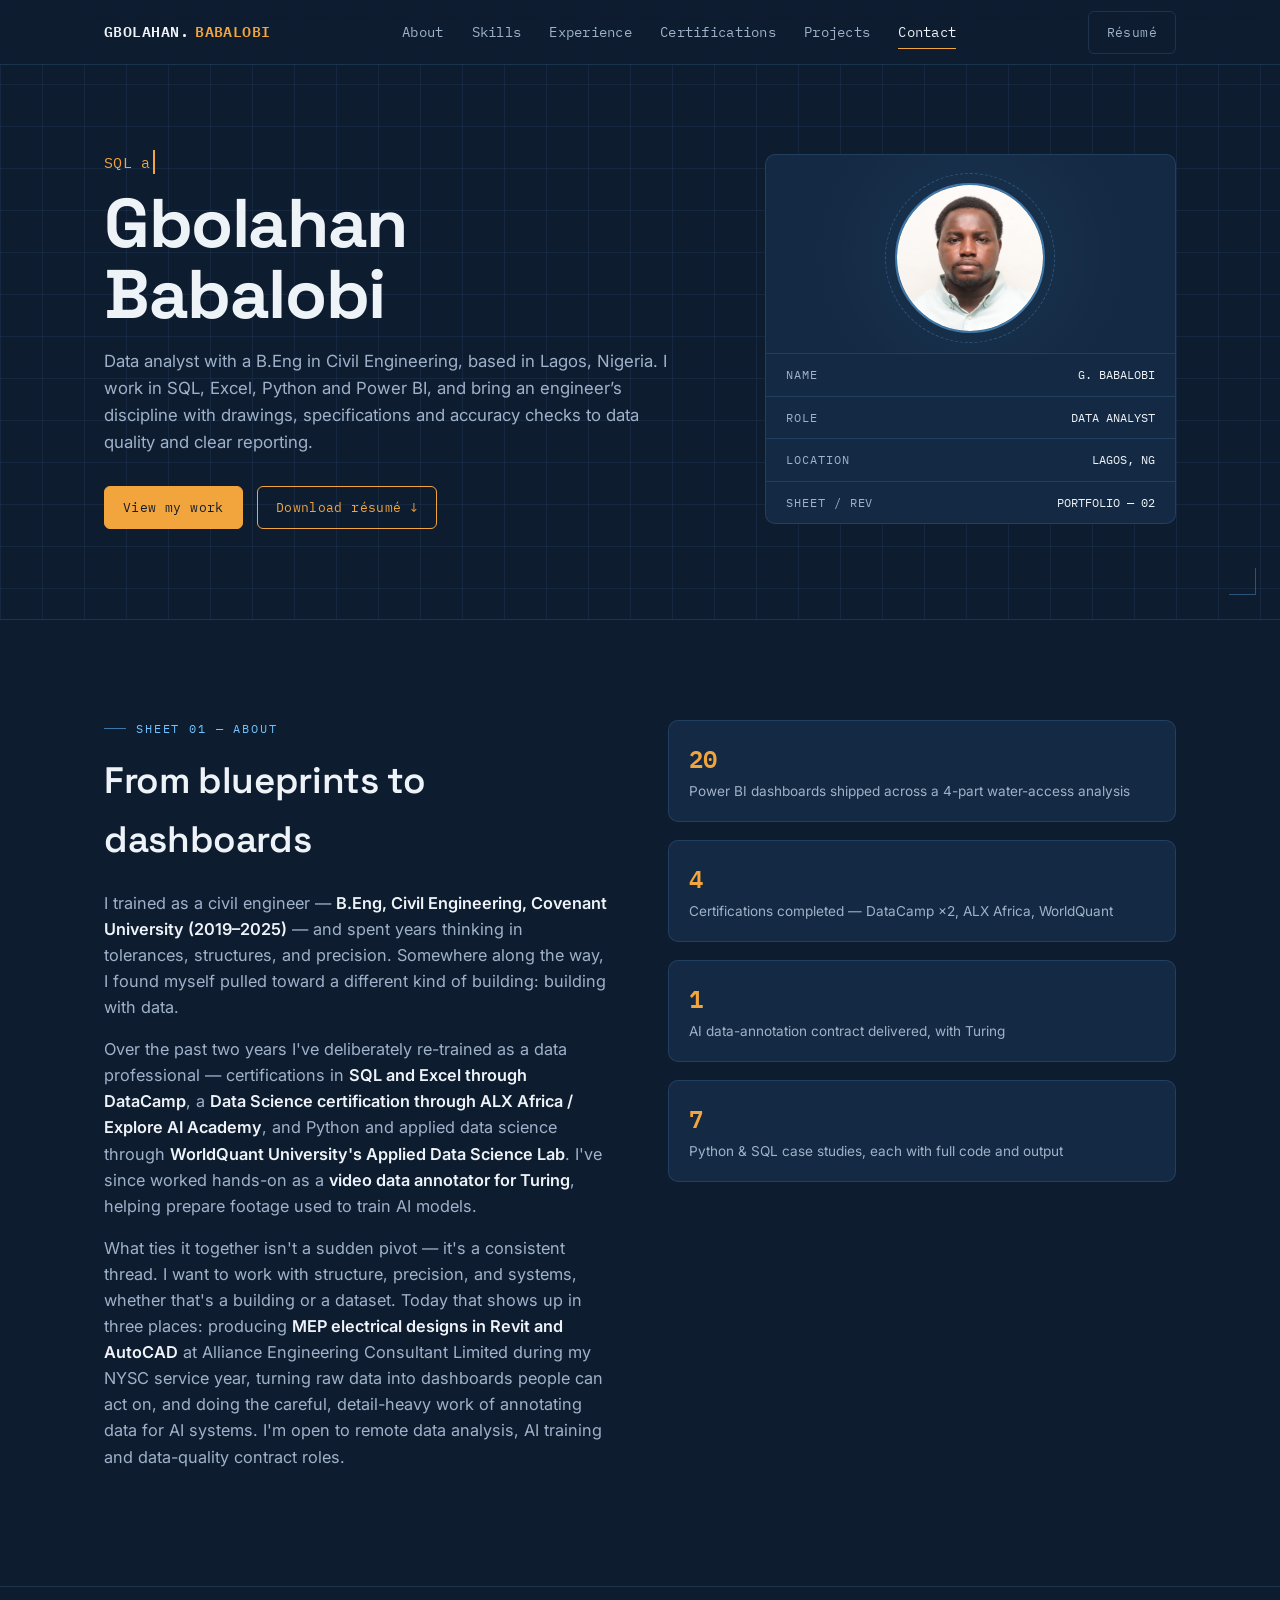
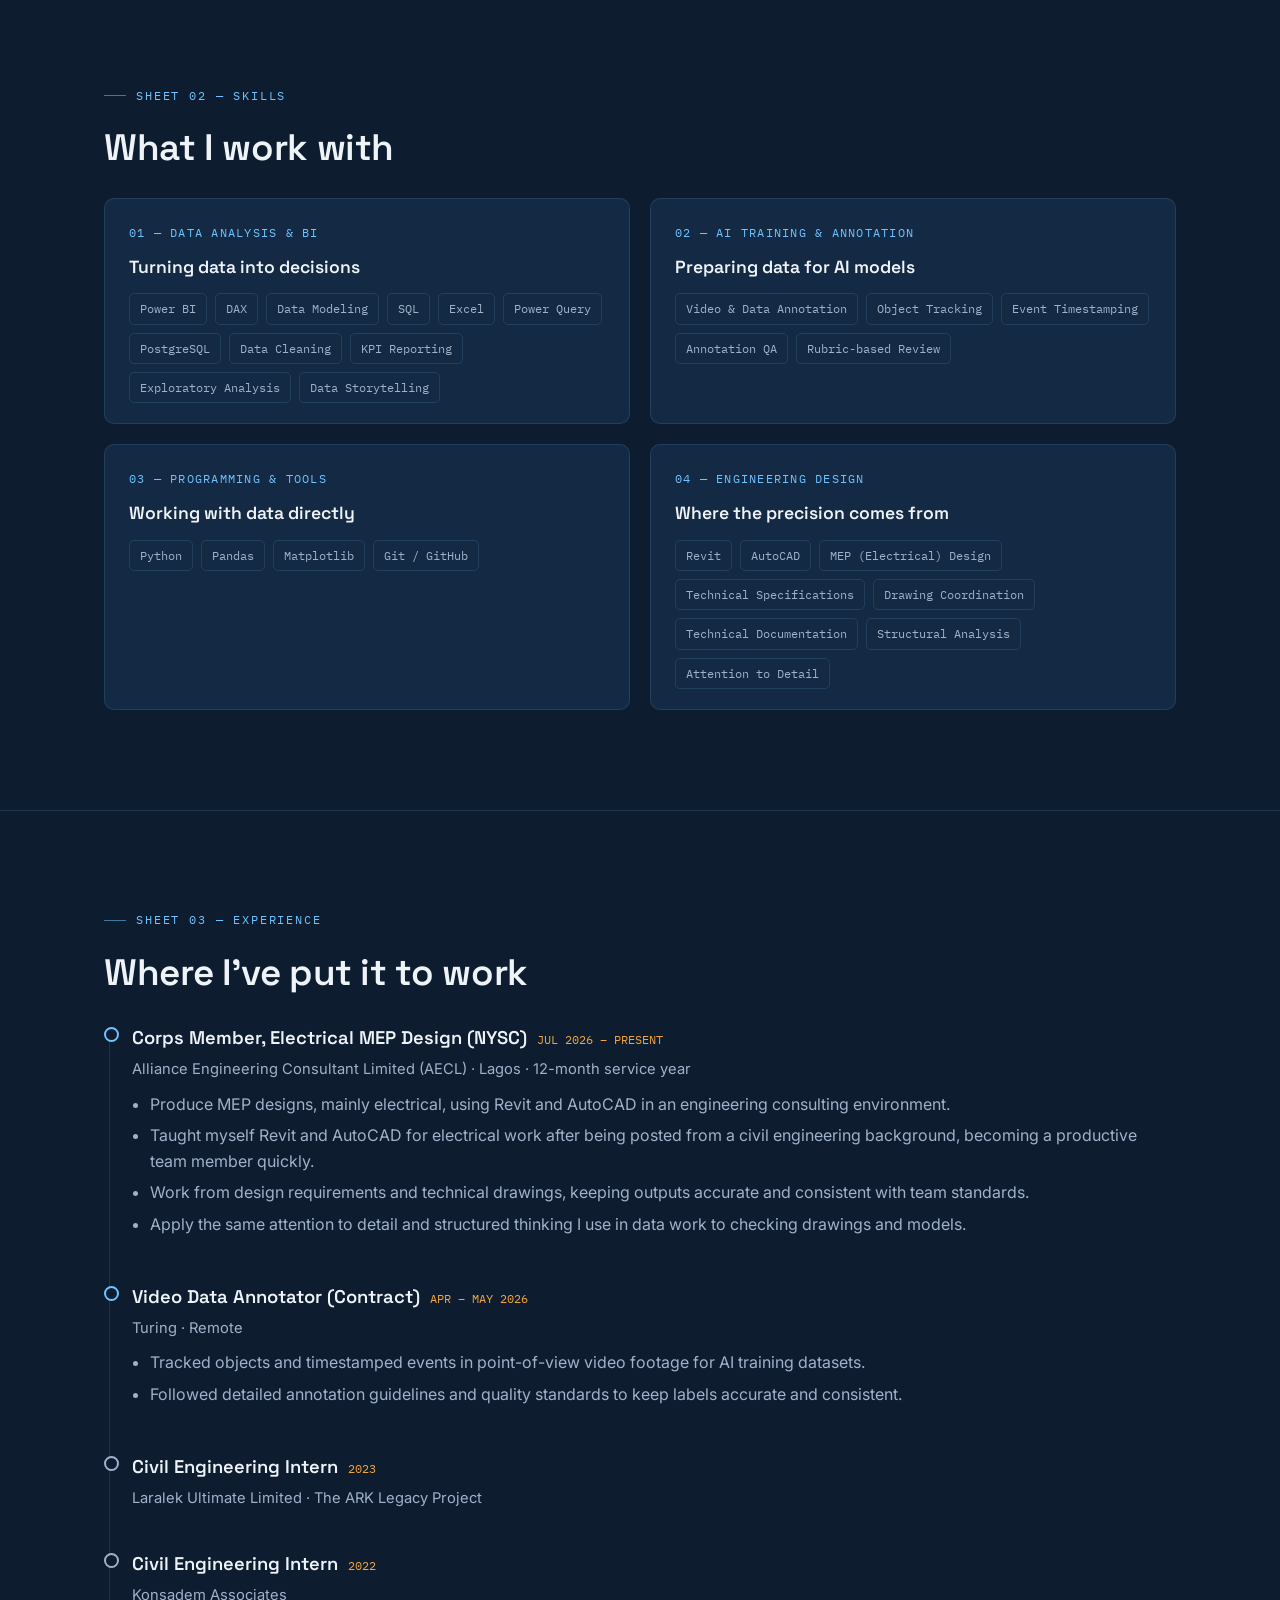
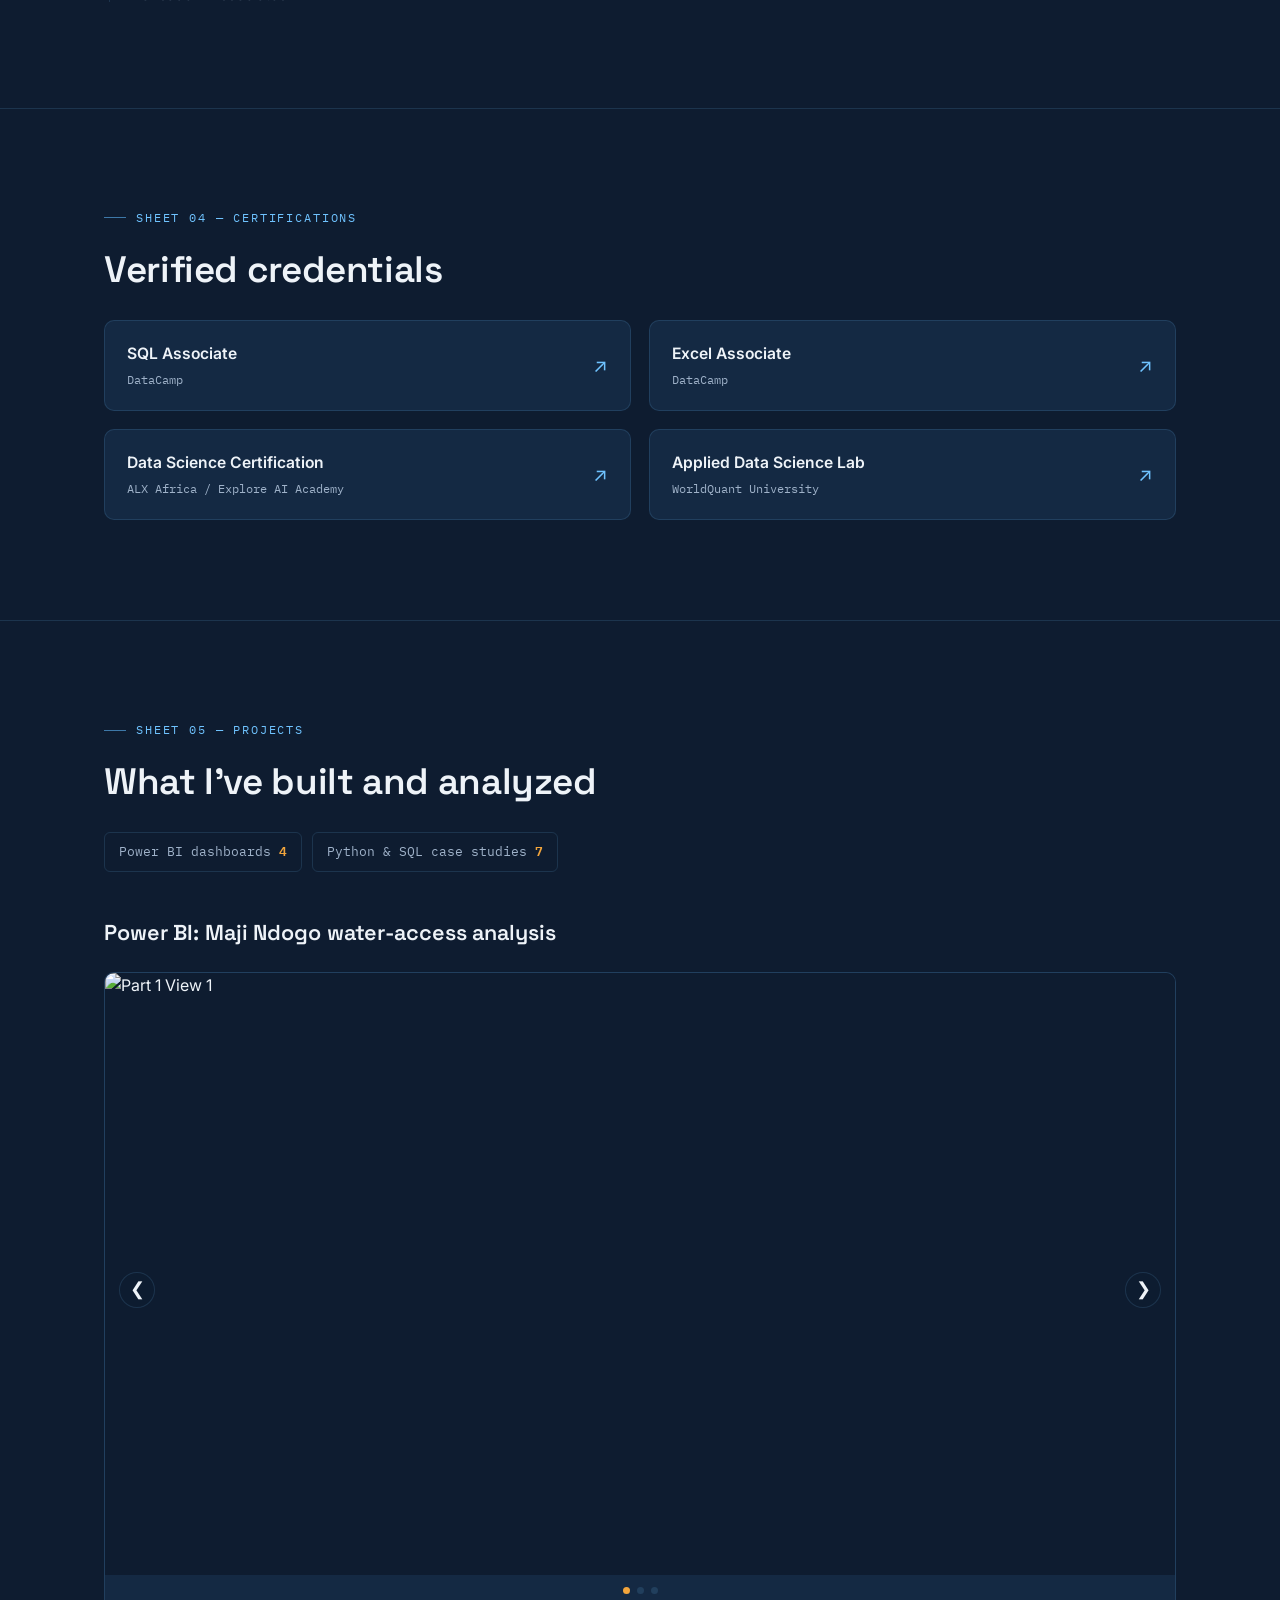
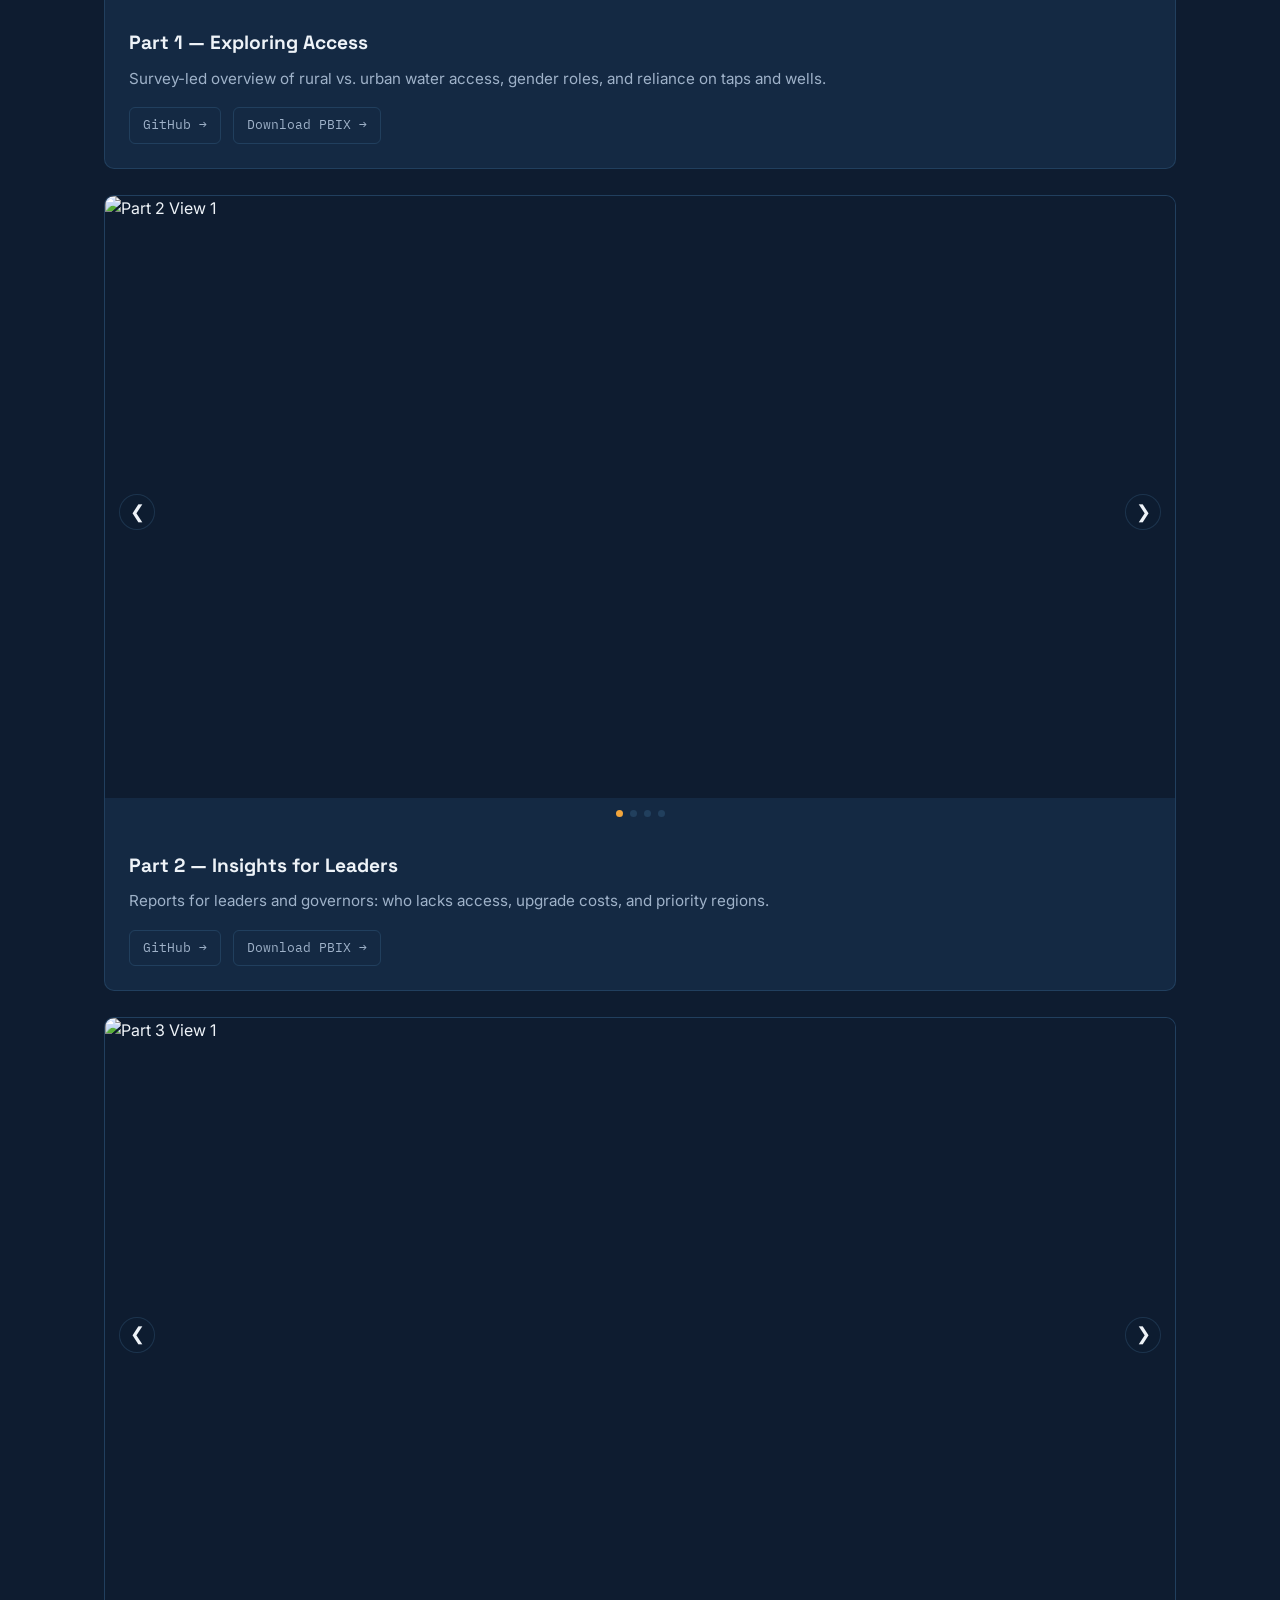
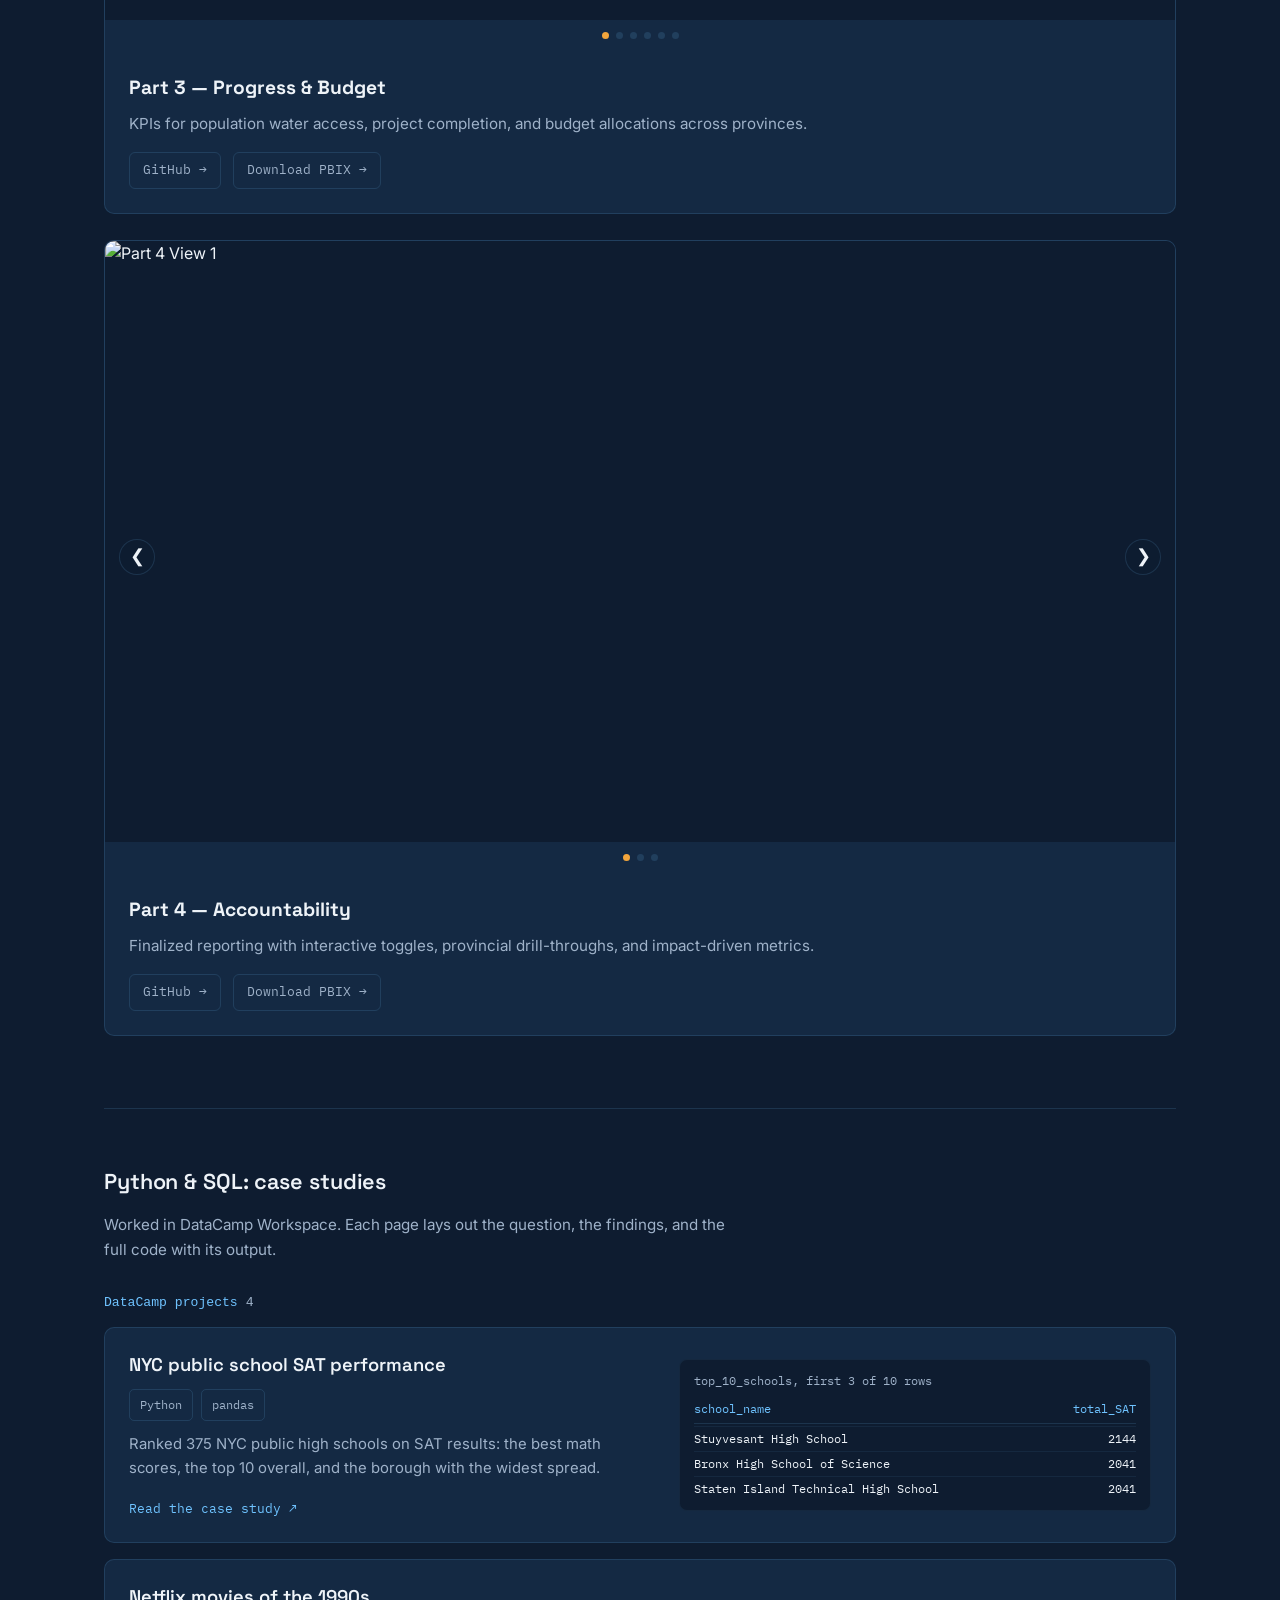
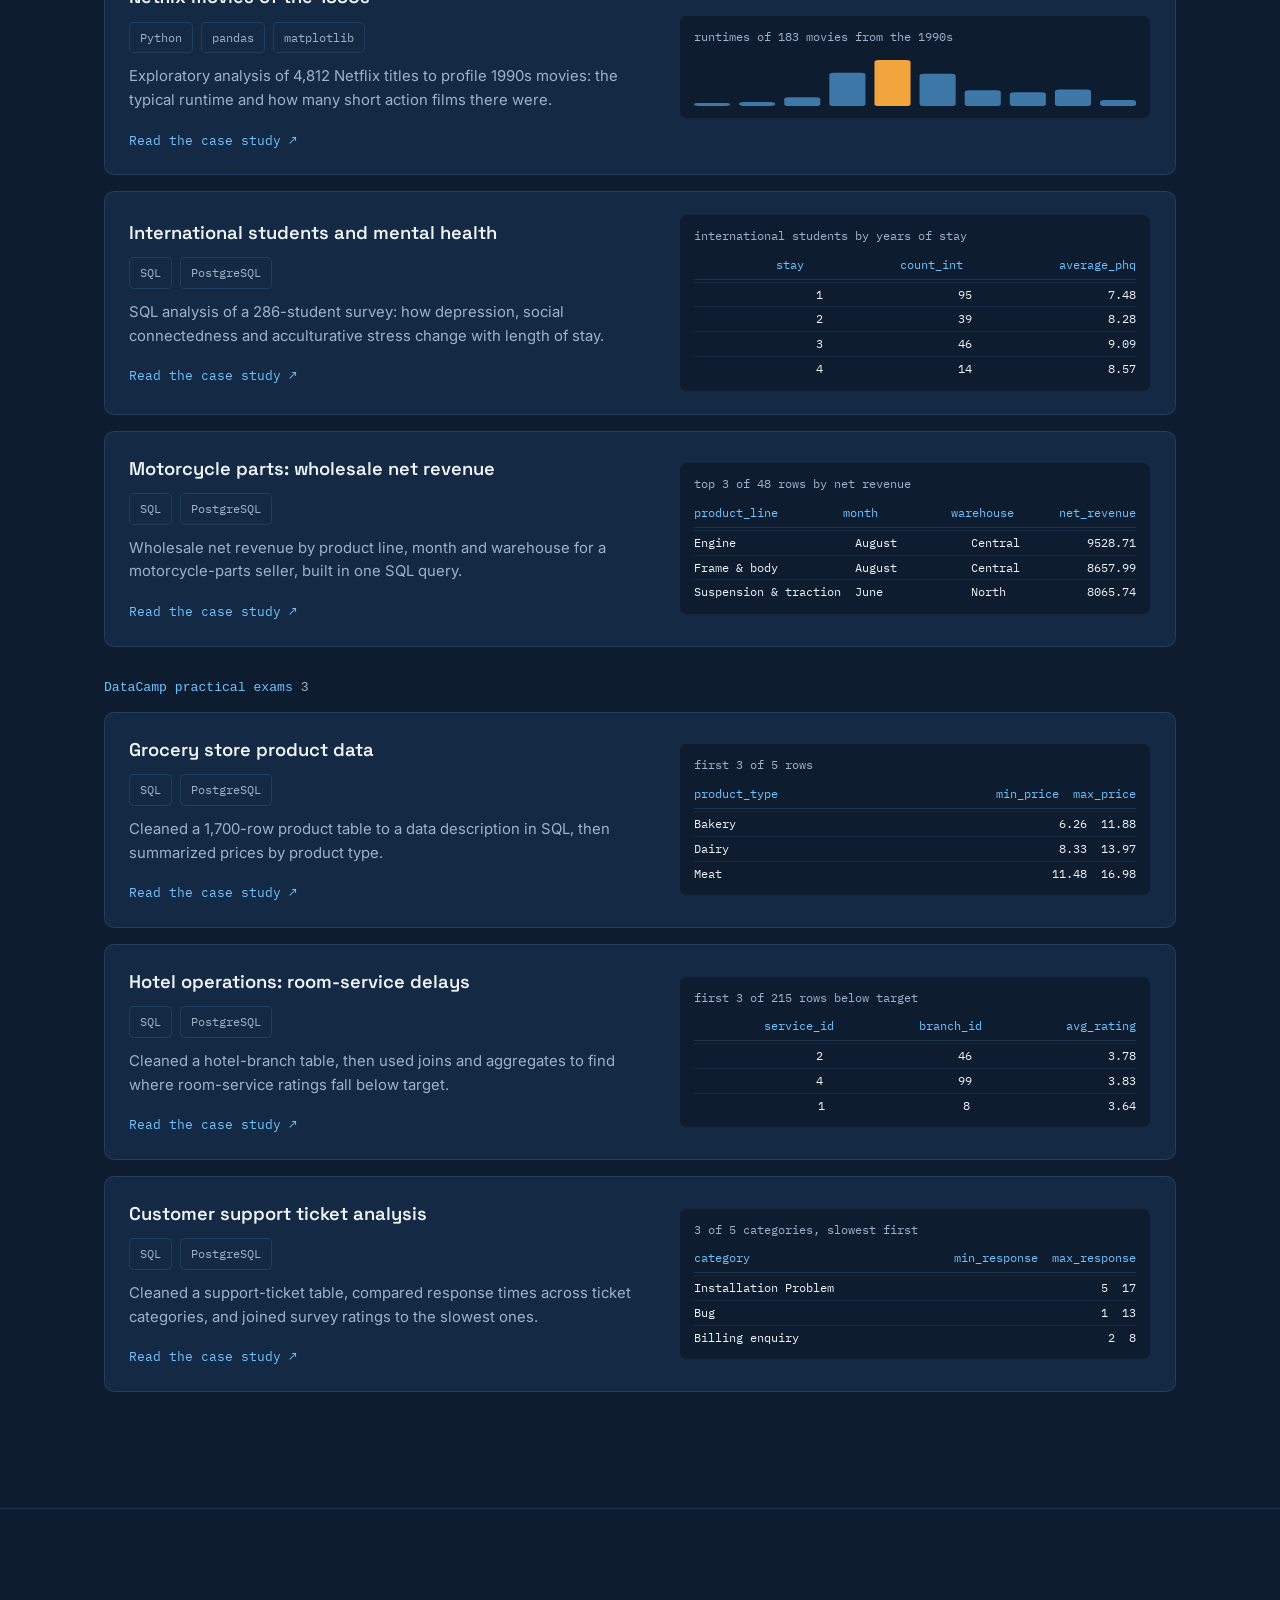
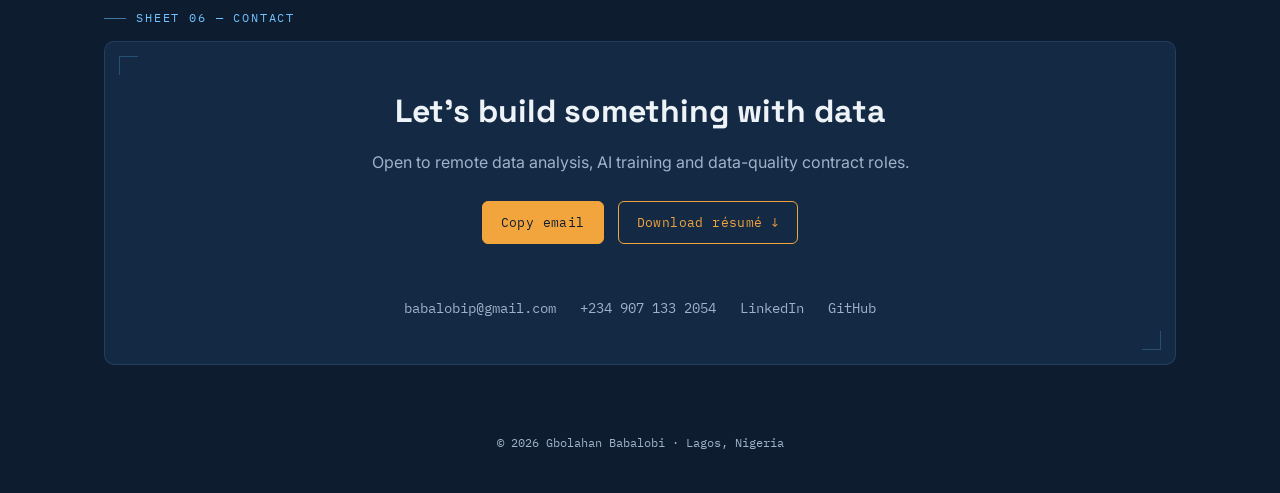
==== commit 192b7c87: "Add files via upload" ====
--- a/index.html
+++ b/index.html
@@ -3,8 +3,8 @@
 <head>
 <meta charset="UTF-8" />
 <meta name="viewport" content="width=device-width, initial-scale=1.0" />
-<title>Gbolahan Babalobi — Data Analyst &amp; AI Training Specialist</title>
-<meta name="description" content="Gbolahan Babalobi — Data Analyst and AI Training / Data Annotation Specialist based in Lagos, Nigeria. Power BI, SQL, Excel, and AI data annotation." />
+<title>Gbolahan Babalobi — Data Analyst</title>
+<meta name="description" content="Gbolahan Babalobi, data analyst with a B.Eng in Civil Engineering, based in Lagos, Nigeria. SQL, Excel, Python and Power BI, with experience in AI data annotation and MEP electrical design." />
 <link rel="preconnect" href="https://fonts.googleapis.com">
 <link rel="preconnect" href="https://fonts.gstatic.com" crossorigin>
 <link href="https://fonts.googleapis.com/css2?family=Space+Grotesk:wght@500;600;700&family=IBM+Plex+Mono:wght@400;500;600&family=Inter:wght@400;500;600;700&display=swap" rel="stylesheet">
@@ -472,8 +472,9 @@
         <div class="hero-role-line" id="roleLine"></div>
         <h1 class="hero-name">Gbolahan<br>Babalobi</h1>
         <p class="hero-copy">
-          Civil engineer turned data professional, based in Lagos, Nigeria. I build decision-ready
-          dashboards and bring the same precision to training and annotating data for AI systems.
+          Data analyst with a B.Eng in Civil Engineering, based in Lagos, Nigeria. I work in SQL, Excel,
+          Python and Power BI, and bring an engineer’s discipline with drawings, specifications and accuracy
+          checks to data quality and clear reporting.
         </p>
         <div class="hero-actions">
           <a href="#projects" class="btn solid">View my work</a>
@@ -489,7 +490,7 @@
         </div>
         <div class="tb-rows">
           <div class="tb-row"><span class="k">NAME</span><span class="v">G. BABALOBI</span></div>
-          <div class="tb-row"><span class="k">ROLE</span><span class="v">DATA / AI ANNOTATION</span></div>
+          <div class="tb-row"><span class="k">ROLE</span><span class="v">DATA ANALYST</span></div>
           <div class="tb-row"><span class="k">LOCATION</span><span class="v">LAGOS, NG</span></div>
           <div class="tb-row"><span class="k">SHEET / REV</span><span class="v">PORTFOLIO — 02</span></div>
         </div>
@@ -517,9 +518,11 @@
         </p>
         <p>
           What ties it together isn't a sudden pivot — it's a consistent thread. I want to work with structure,
-          precision, and systems, whether that's a building or a dataset. Right now, that means two things I do
-          well: turning raw data into dashboards people can act on, and doing the careful, detail-heavy work of
-          annotating and training data for AI systems.
+          precision, and systems, whether that's a building or a dataset. Today that shows up in three places:
+          producing <strong>MEP electrical designs in Revit and AutoCAD</strong> at Alliance Engineering
+          Consultant Limited during my NYSC service year, turning raw data into dashboards people can act on,
+          and doing the careful, detail-heavy work of annotating data for AI systems. I'm open to remote data
+          analysis, AI training and data-quality contract roles.
         </p>
       </div>
       <div class="stat-list" data-reveal>
@@ -545,6 +548,8 @@
             <span class="chip">Data Modeling</span><span class="chip">SQL</span>
             <span class="chip">Excel</span><span class="chip">Power Query</span>
             <span class="chip">PostgreSQL</span><span class="chip">Data Cleaning</span>
+            <span class="chip">KPI Reporting</span><span class="chip">Exploratory Analysis</span>
+            <span class="chip">Data Storytelling</span>
           </div>
         </div>
         <div class="skill-card" data-reveal>
@@ -553,6 +558,7 @@
           <div class="chip-row">
             <span class="chip">Video &amp; Data Annotation</span><span class="chip">Object Tracking</span>
             <span class="chip">Event Timestamping</span><span class="chip">Annotation QA</span>
+            <span class="chip">Rubric-based Review</span>
           </div>
         </div>
         <div class="skill-card" data-reveal>
@@ -564,11 +570,13 @@
           </div>
         </div>
         <div class="skill-card" data-reveal>
-          <span class="code">04 — ENGINEERING FOUNDATION</span>
+          <span class="code">04 — ENGINEERING DESIGN</span>
           <h3>Where the precision comes from</h3>
           <div class="chip-row">
-            <span class="chip">Structural Analysis</span><span class="chip">Technical Documentation</span>
-            <span class="chip">Project Precision</span>
+            <span class="chip">Revit</span><span class="chip">AutoCAD</span>
+            <span class="chip">MEP (Electrical) Design</span><span class="chip">Technical Specifications</span>
+            <span class="chip">Drawing Coordination</span><span class="chip">Technical Documentation</span>
+            <span class="chip">Structural Analysis</span><span class="chip">Attention to Detail</span>
           </div>
         </div>
       </div>
@@ -583,24 +591,39 @@
       <div class="timeline">
         <div class="tl-item" data-reveal>
           <div class="tl-head">
-            <h3>Video Data Annotator</h3>
+            <h3>Corps Member, Electrical MEP Design (NYSC)</h3>
+            <span class="tl-meta">JUL 2026 – PRESENT</span>
+          </div>
+          <p class="tl-org">Alliance Engineering Consultant Limited (AECL) · Lagos · 12-month service year</p>
+          <ul>
+            <li>Produce MEP designs, mainly electrical, using Revit and AutoCAD in an engineering consulting environment.</li>
+            <li>Taught myself Revit and AutoCAD for electrical work after being posted from a civil engineering background, becoming a productive team member quickly.</li>
+            <li>Work from design requirements and technical drawings, keeping outputs accurate and consistent with team standards.</li>
+            <li>Apply the same attention to detail and structured thinking I use in data work to checking drawings and models.</li>
+          </ul>
+        </div>
+        <div class="tl-item" data-reveal>
+          <div class="tl-head">
+            <h3>Video Data Annotator (Contract)</h3>
             <span class="tl-meta">APR – MAY 2026</span>
           </div>
           <p class="tl-org">Turing · Remote</p>
           <ul>
-            <li>Annotated first-person (POV) video footage for AI model training, focused on object tracking and precise event timestamping.</li>
-            <li>Maintained annotation consistency and accuracy across footage to support downstream model quality.</li>
+            <li>Tracked objects and timestamped events in point-of-view video footage for AI training datasets.</li>
+            <li>Followed detailed annotation guidelines and quality standards to keep labels accurate and consistent.</li>
           </ul>
         </div>
         <div class="tl-item minor" data-reveal>
           <div class="tl-head">
             <h3>Civil Engineering Intern</h3>
-          </div>
-          <p class="tl-org">Laralek Ultimate Limited</p>
+            <span class="tl-meta">2023</span>
+          </div>
+          <p class="tl-org">Laralek Ultimate Limited · The ARK Legacy Project</p>
         </div>
         <div class="tl-item minor" data-reveal>
           <div class="tl-head">
             <h3>Civil Engineering Intern</h3>
+            <span class="tl-meta">2022</span>
           </div>
           <p class="tl-org">Konsadem Associates</p>
         </div>
@@ -830,7 +853,7 @@
       <div class="eyebrow" data-reveal>Sheet 06 — Contact</div>
       <div class="stamp" data-reveal>
         <h2>Let's build something with data</h2>
-        <p>Open to data analysis, AI training, and data annotation roles — remote or Lagos-based.</p>
+        <p>Open to remote data analysis, AI training and data-quality contract roles.</p>
         <div class="contact-row">
           <button class="btn solid" id="copyEmailBtn">Copy email</button>
           <a class="btn" href="assets/Gbolahan_Babalobi_Resume.pdf" download>Download résumé ↓</a>
@@ -907,9 +930,10 @@
   // Hero role typewriter
   const roles = [
     'Data Analyst',
-    'AI Annotation',
-    'Data Annotation Specialist',
-    'Power BI'
+    'SQL and Power BI',
+    'Civil Engineering Graduate',
+    'MEP Electrical Design',
+    'AI Data Annotation'
   ];
   const roleLine = document.getElementById('roleLine');
   const reduceMotion = window.matchMedia('(prefers-reduced-motion: reduce)').matches;
